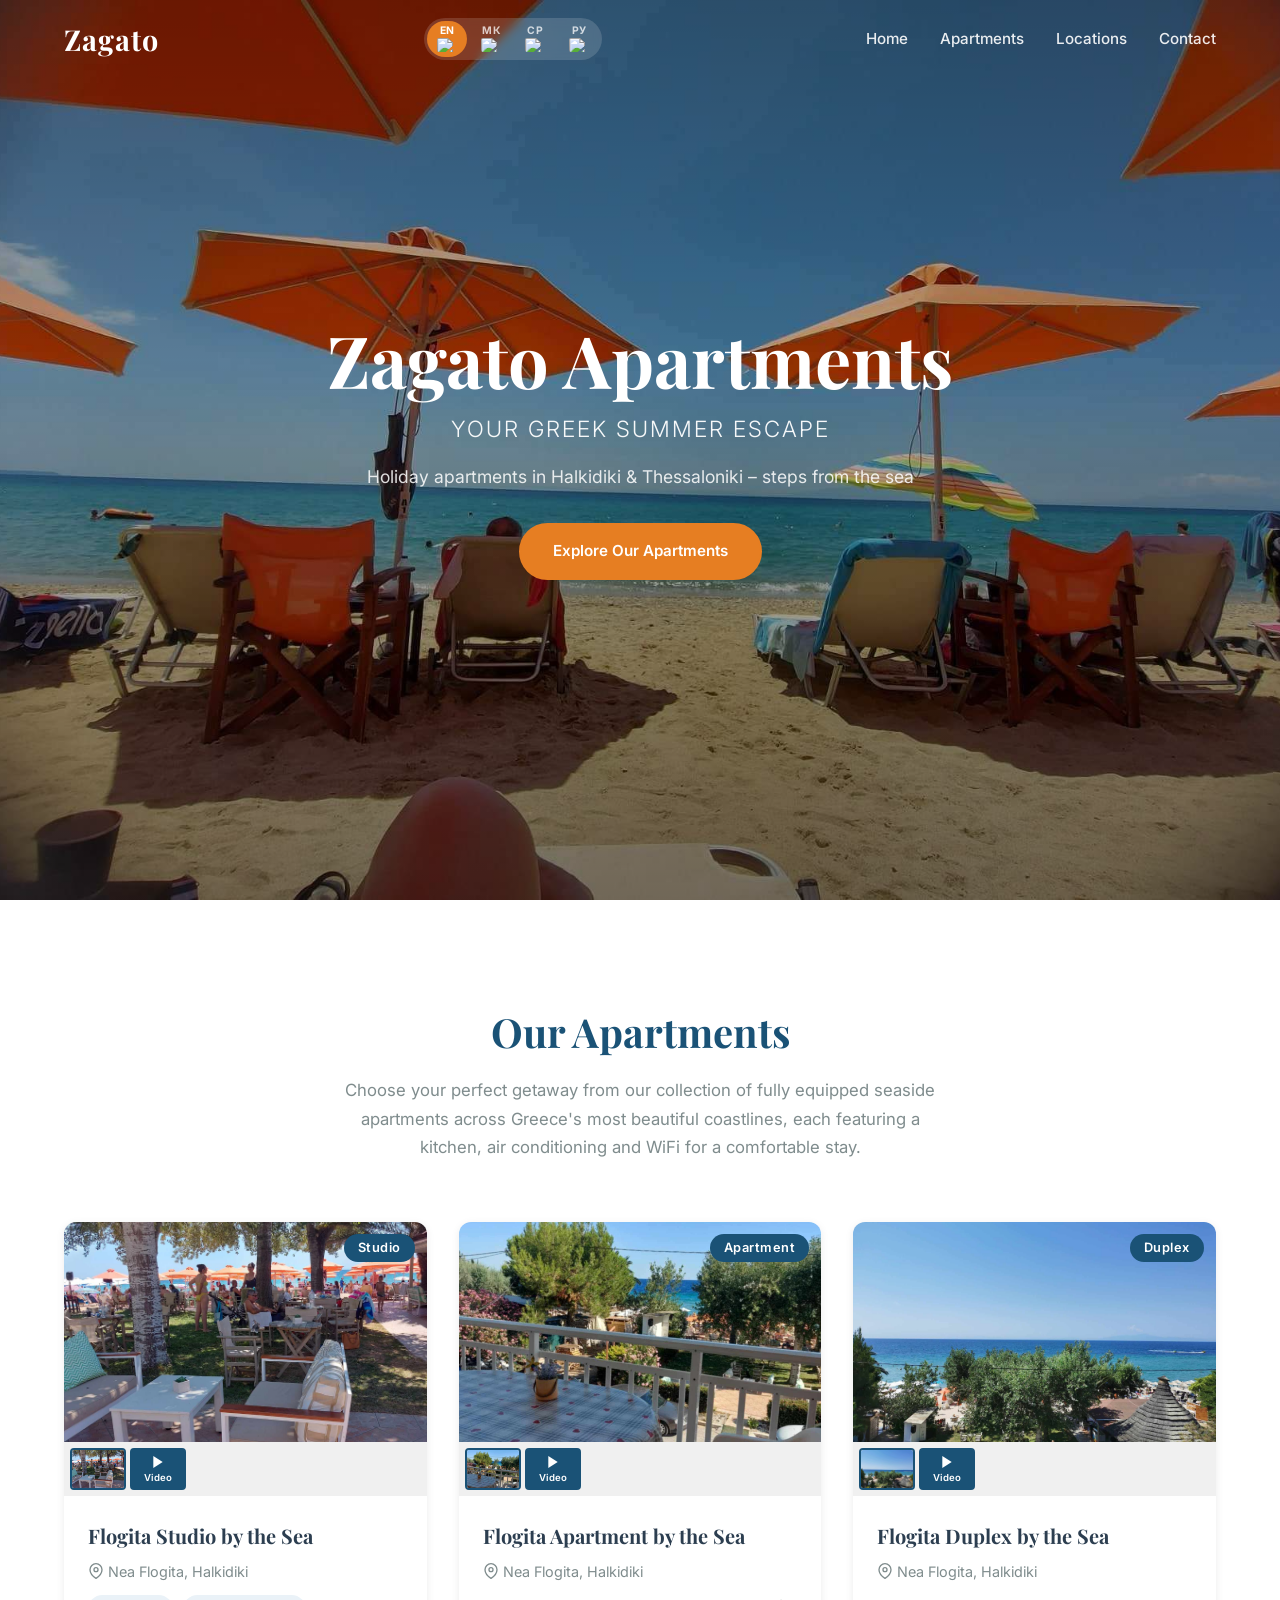
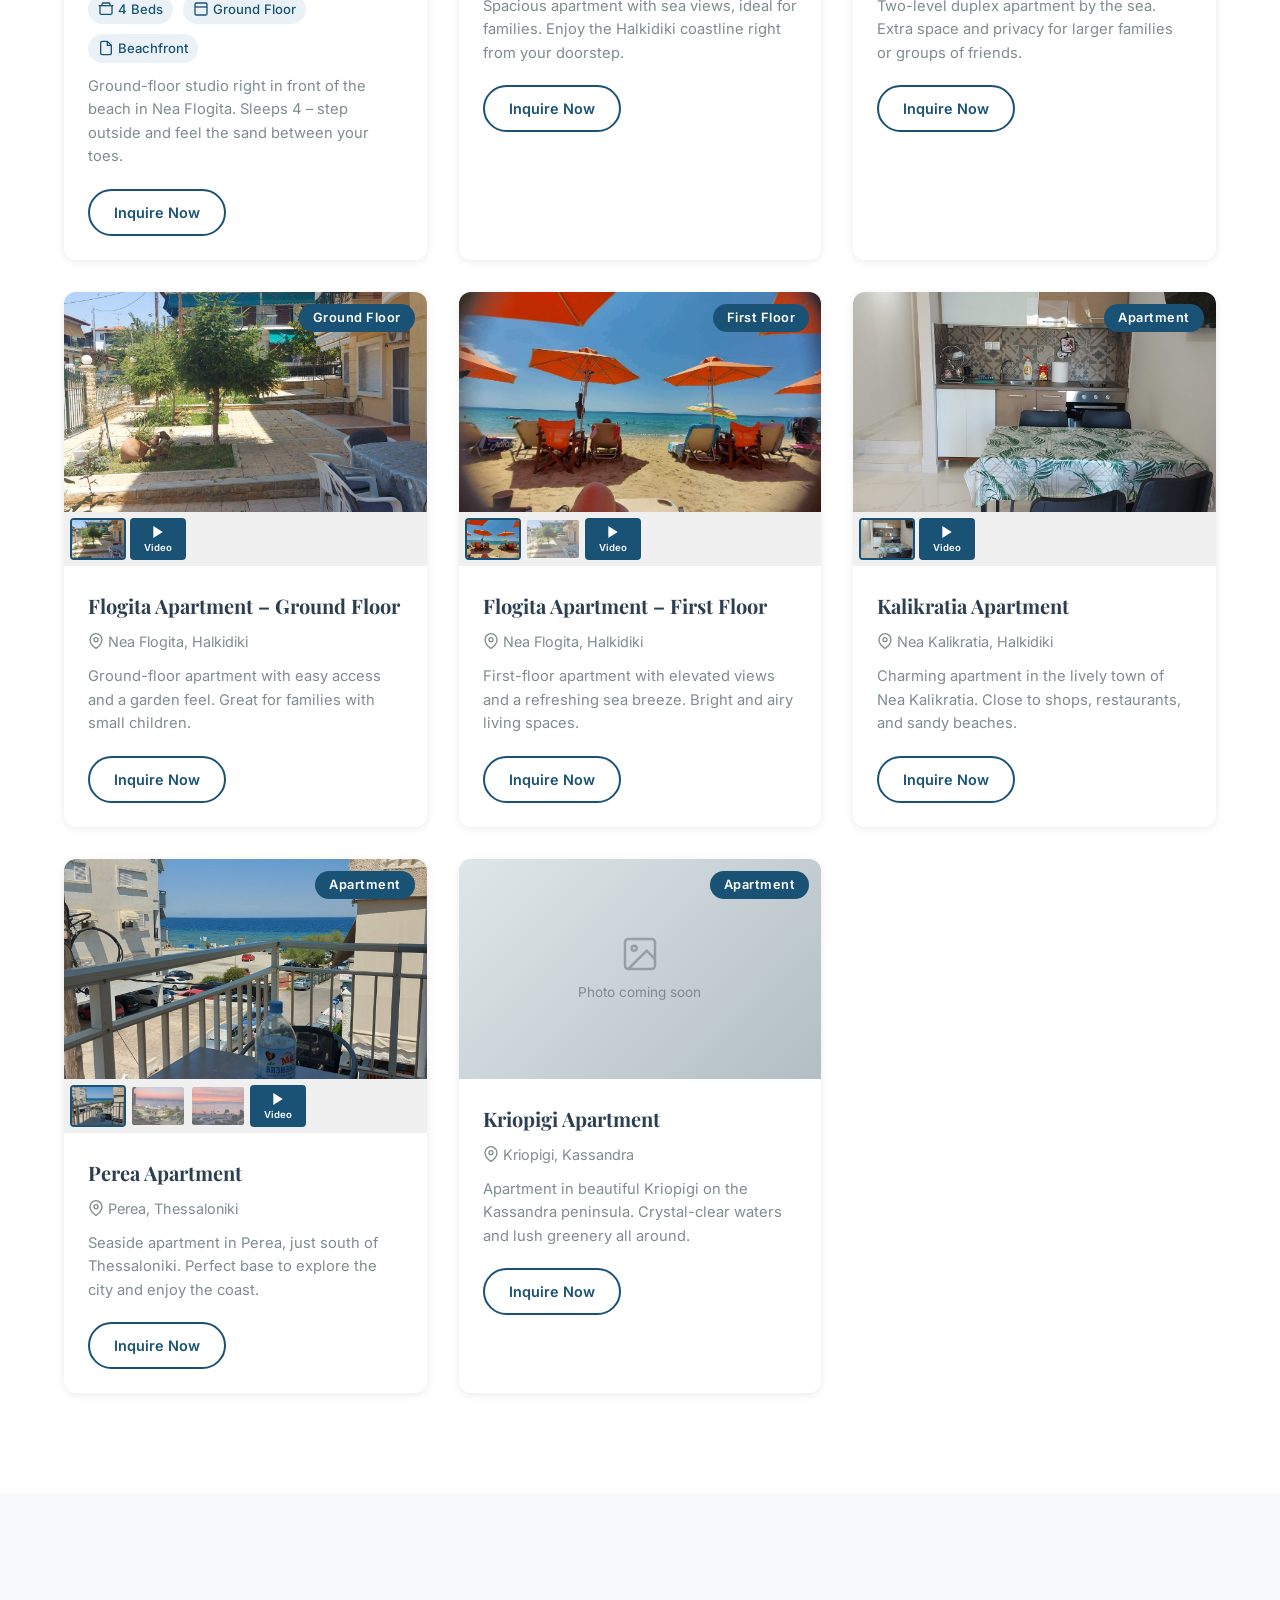
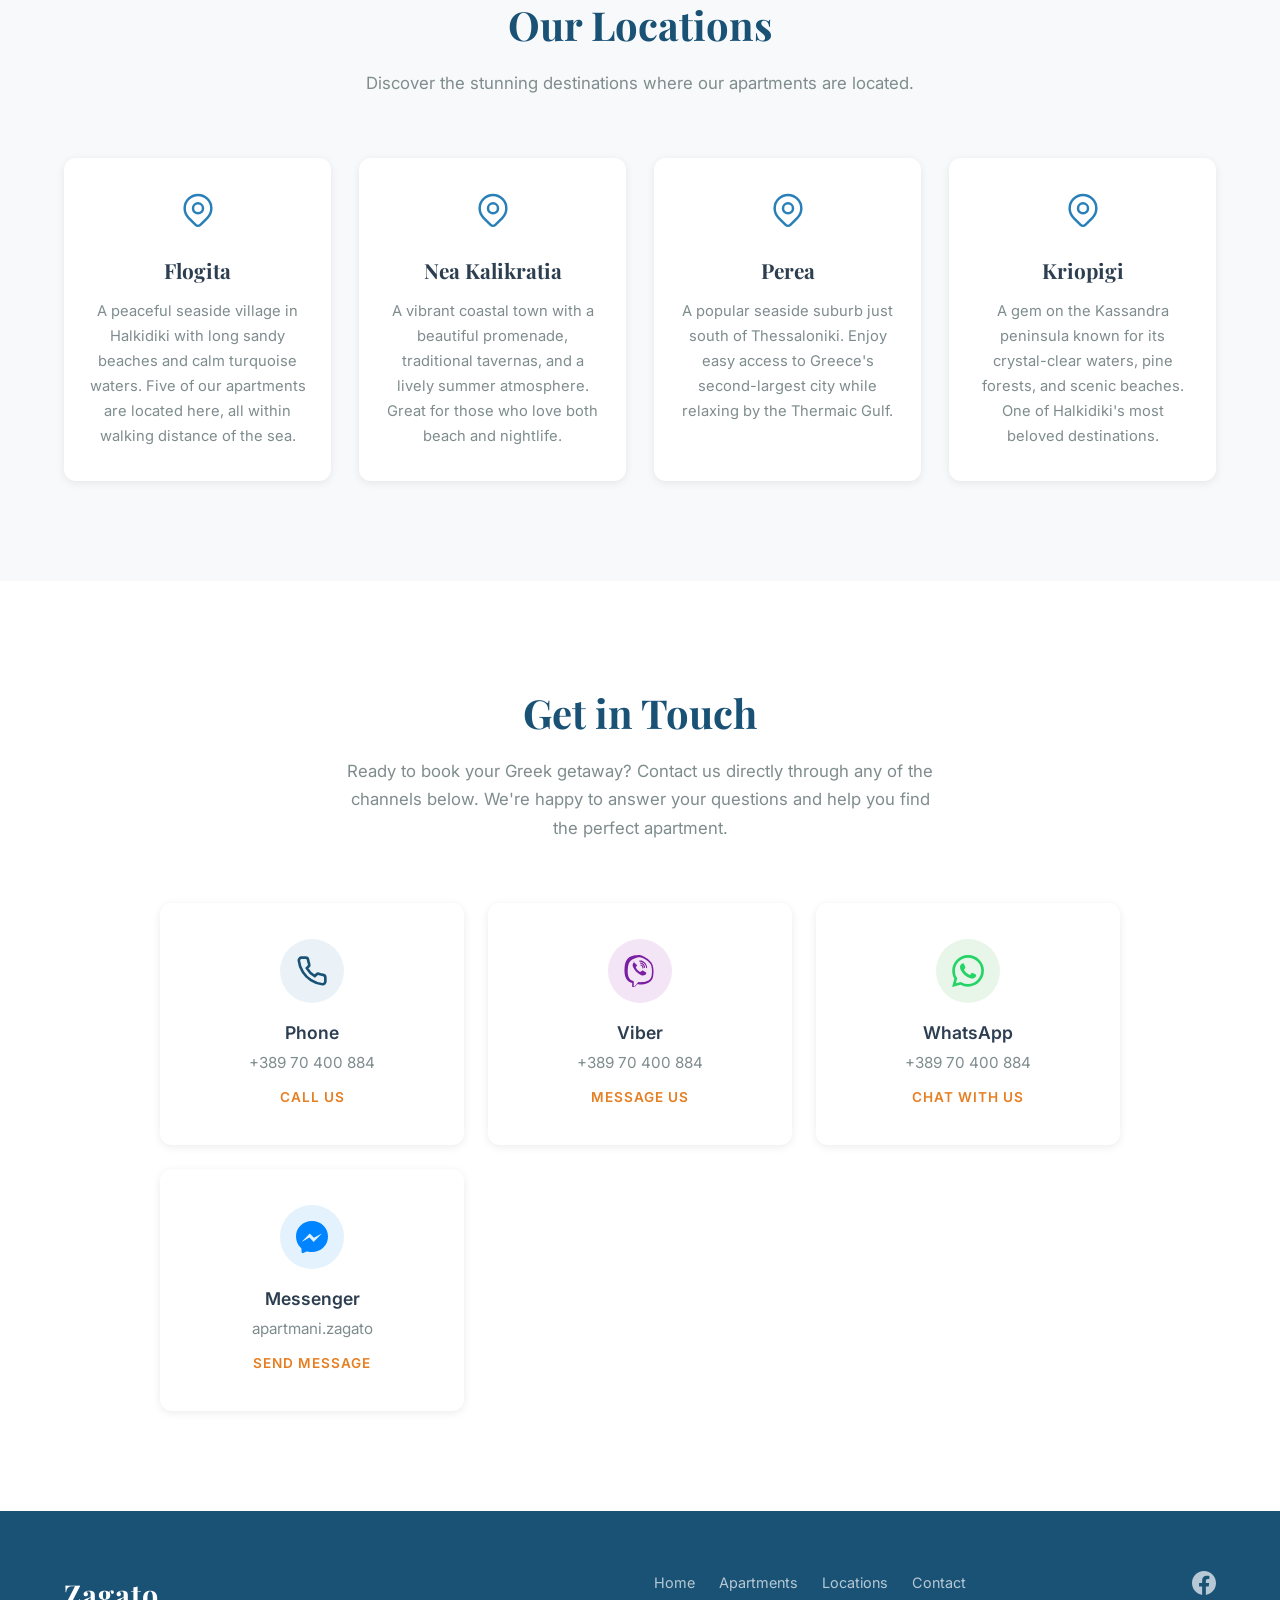
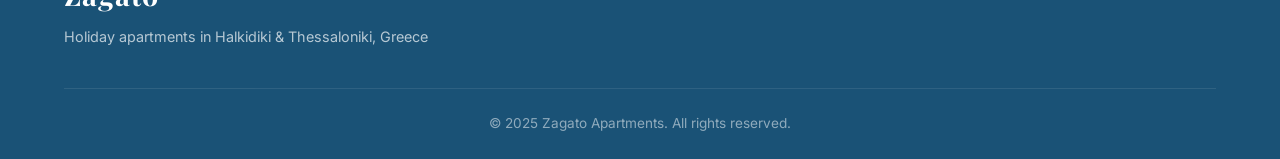
==== index.html @ 2a902fe3 "Expand SEO keywords: Macedonian, Serbian (Latin+Cyrillic), Russian" ====
<!DOCTYPE html>
<html lang="en">
<head>
    <meta charset="UTF-8">
    <meta name="viewport" content="width=device-width, initial-scale=1.0">
    <title>Zagato Apartments – Holiday Rentals in Greece</title>
    <meta name="description" content="Zagato Apartments – Beautiful holiday apartments for rent in Halkidiki and Thessaloniki, Greece. Beachside studios, apartments and duplexes in Nea Flogita, Kalikratia, Perea and Kriopigi.">
    <meta name="keywords" content="Zagato apartments, Greece apartments, Halkidiki rental, Nea Flogita apartments, Kalikratia apartment, Perea apartment, Peraia apartment, Kriopigi apartment, Thessaloniki holiday, beach apartment Greece, summer vacation Greece, Greece beach rental, holiday apartment Halkidiki, seaside apartment Greece, cheap apartments Greece, family apartment Halkidiki, Kassandra apartments, Flogita studio, Flogita duplex, apartment near beach Greece, vacation rental Thessaloniki, apartmani Grcija, apartmani Halkidiki, apartmani Флогита, летување Грција, апартмани на море Грција, смештај Халкидики, изнајмување апартмани Грција, апартмани Нова Флогита, апартмани Каликратија, апартмани Переа, апартмани Криопиги, евтини апартмани Грција, одмор Халкидики, апартмани Касандра, apartmani Grčka, apartmani Halkidiki, letovanje Halkidiki, smeštaj na moru Grčka, apartmani na moru Grčka, iznajmljivanje apartmana Grčka, apartmani Nova Flogita, apartmani Kalikratija, apartmani Perea, apartmani Kriopigi, jeftini apartmani Grčka, odmor Halkidiki, apartmani Kasandra, апартмани Грчка, летовање Халкидики, смештај на мору Грчка, апартмани Нова Флогита, квартиры Греция, Халкидики аренда, апартаменты у моря, аренда квартир Греция, апартаменты Халкидики, отдых Греция, апартаменты Салоники, снять квартиру Греция, Кассандра апартаменты, Флогита апартаменты, Каликратия апартаменты, Переа апартаменты, Криопиги апартаменты">
    <meta name="author" content="Zagato Apartments">
    <meta name="robots" content="index, follow">
    <link rel="canonical" href="https://zagato.vercel.app/">

    <!-- Hreflang for multilingual SEO -->
    <link rel="alternate" hreflang="en" href="https://zagato.vercel.app/">
    <link rel="alternate" hreflang="mk" href="https://zagato.vercel.app/?lang=mk">
    <link rel="alternate" hreflang="sr" href="https://zagato.vercel.app/?lang=sr">
    <link rel="alternate" hreflang="ru" href="https://zagato.vercel.app/?lang=ru">
    <link rel="alternate" hreflang="x-default" href="https://zagato.vercel.app/">

    <!-- Open Graph (Facebook / Messenger / Viber) -->
    <meta property="og:type" content="website">
    <meta property="og:site_name" content="Zagato Apartments">
    <meta property="og:title" content="Zagato Apartments – Holiday Rentals in Halkidiki & Thessaloniki, Greece">
    <meta property="og:description" content="Beautiful beachside apartments for rent in Nea Flogita, Kalikratia, Perea and Kriopigi. Fully equipped with kitchen, AC and WiFi.">
    <meta property="og:image" content="https://zagato.vercel.app/images/hero/hero-beach.jpg">
    <meta property="og:url" content="https://zagato.vercel.app/">
    <meta property="og:locale" content="en_US">
    <meta property="og:locale:alternate" content="mk_MK">
    <meta property="og:locale:alternate" content="sr_RS">
    <meta property="og:locale:alternate" content="ru_RU">

    <!-- Twitter Card -->
    <meta name="twitter:card" content="summary_large_image">
    <meta name="twitter:title" content="Zagato Apartments – Holiday Rentals in Greece">
    <meta name="twitter:description" content="Beachside apartments in Halkidiki & Thessaloniki. Studios, apartments and duplexes steps from the sea.">
    <meta name="twitter:image" content="https://zagato.vercel.app/images/hero/hero-beach.jpg">

    <!-- JSON-LD Structured Data for Google -->
    <script type="application/ld+json">
    {
        "@context": "https://schema.org",
        "@type": "LodgingBusiness",
        "name": "Zagato Apartments",
        "description": "Holiday apartments for rent in Halkidiki and Thessaloniki, Greece. Beachside studios, apartments and duplexes.",
        "url": "https://zagato.vercel.app",
        "telephone": "+38970400884",
        "image": "https://zagato.vercel.app/images/hero/hero-beach.jpg",
        "address": {
            "@type": "PostalAddress",
            "addressCountry": "GR",
            "addressRegion": "Halkidiki"
        },
        "geo": {
            "@type": "GeoCoordinates",
            "latitude": 40.3833,
            "longitude": 23.2333
        },
        "sameAs": [
            "https://www.facebook.com/apartmani.zagato"
        ],
        "amenityFeature": [
            {"@type": "LocationFeatureSpecification", "name": "WiFi", "value": true},
            {"@type": "LocationFeatureSpecification", "name": "Air Conditioning", "value": true},
            {"@type": "LocationFeatureSpecification", "name": "Kitchen", "value": true}
        ],
        "contactPoint": {
            "@type": "ContactPoint",
            "telephone": "+38970400884",
            "contactType": "reservations",
            "availableLanguage": ["English", "Macedonian", "Serbian", "Russian"]
        }
    }
    </script>

    <link rel="preconnect" href="https://fonts.googleapis.com">
    <link rel="preconnect" href="https://fonts.gstatic.com" crossorigin>
    <link href="https://fonts.googleapis.com/css2?family=Playfair+Display:wght@400;700&family=Inter:wght@300;400;500;600&display=swap" rel="stylesheet">
    <link rel="stylesheet" href="style.css">
</head>
<body>

<!-- Navigation -->
<nav class="navbar" id="navbar">
    <div class="container nav-container">
        <a href="#" class="logo">Zagato</a>
        <div class="nav-right">
            <div class="lang-switcher">
                <button class="lang-btn active" onclick="setLang('en')"><span class="lang-code">EN</span><img class="lang-flag" src="https://flagcdn.com/w40/gb.png" alt="English"></button>
                <button class="lang-btn" onclick="setLang('mk')"><span class="lang-code">МК</span><img class="lang-flag" src="https://flagcdn.com/w40/mk.png" alt="Македонски"></button>
                <button class="lang-btn" onclick="setLang('sr')"><span class="lang-code">СР</span><img class="lang-flag" src="https://flagcdn.com/w40/rs.png" alt="Српски"></button>
                <button class="lang-btn" onclick="setLang('ru')"><span class="lang-code">РУ</span><img class="lang-flag" src="https://flagcdn.com/w40/ru.png" alt="Русский"></button>
            </div>
            <button class="nav-toggle" id="navToggle" aria-label="Toggle menu">
                <span></span><span></span><span></span>
            </button>
        </div>
        <ul class="nav-links" id="navLinks">
            <li><a href="#home" data-i18n="nav_home">Home</a></li>
            <li><a href="#apartments" data-i18n="nav_apartments">Apartments</a></li>
            <li><a href="#locations" data-i18n="nav_locations">Locations</a></li>
            <li><a href="#contact" data-i18n="nav_contact">Contact</a></li>
        </ul>
    </div>
</nav>

<!-- Hero Section -->
<header class="hero" id="home" style="background-image: url('images/hero/hero-beach.jpg');">
    <div class="hero-overlay"></div>
    <div class="hero-content">
        <h1 data-i18n="hero_title">Zagato Apartments</h1>
        <p class="hero-subtitle" data-i18n="hero_subtitle">Your Greek Summer Escape</p>
        <p class="hero-description" data-i18n="hero_description">Holiday apartments in Halkidiki &amp; Thessaloniki – steps from the sea</p>
        <a href="#apartments" class="btn btn-primary" data-i18n="hero_btn">Explore Our Apartments</a>
    </div>
</header>

<!-- Apartments Section -->
<section class="section" id="apartments">
    <div class="container">
        <h2 class="section-title" data-i18n="apartments_title">Our Apartments</h2>
        <p class="section-subtitle" data-i18n="apartments_subtitle">Choose your perfect getaway from our collection of fully equipped seaside apartments across Greece's most beautiful coastlines, each featuring a kitchen, air conditioning and WiFi for a comfortable stay.</p>

        <div class="apartments-grid">

            <div class="apartment-card apartment-card-featured" id="flogita-studio">
                <div class="card-gallery">
                    <div class="gallery-main">
                        <img src="images/Flogita studio by the sea/flogita-studio-lounge.jpg" alt="Flogita Studio beachside lounge" loading="lazy">
                    </div>
                    <div class="gallery-thumbs">
                        <img src="images/Flogita studio by the sea/flogita-studio-lounge.jpg" alt="Beachside lounge" class="thumb active" onclick="switchImage(this, 'flogita-studio')">
                        <button class="thumb thumb-video" onclick="openVideo('flogita-studio')">
                            <svg viewBox="0 0 24 24" fill="currentColor" width="24" height="24"><polygon points="5 3 19 12 5 21 5 3"/></svg>
                            <span data-i18n="video">Video</span>
                        </button>
                    </div>
                    <div class="video-overlay" id="flogita-studio-video" style="display:none;">
                        <button class="video-close" onclick="closeVideo('flogita-studio')">&times;</button>
                        <video controls>
                            <source src="images/Flogita studio by the sea/flogita-studio-video.mp4" type="video/mp4">
                        </video>
                    </div>
                    <span class="card-badge" data-i18n="badge_studio">Studio</span>
                </div>
                <div class="card-body">
                    <h3 data-i18n="studio_name">Flogita Studio by the Sea</h3>
                    <p class="card-location"><svg viewBox="0 0 24 24" fill="none" stroke="currentColor" stroke-width="2" width="16" height="16"><path d="M21 10c0 7-9 13-9 13s-9-6-9-13a9 9 0 0 1 18 0z"/><circle cx="12" cy="10" r="3"/></svg> <span data-i18n="studio_location">Nea Flogita, Halkidiki</span></p>
                    <div class="card-features">
                        <span class="feature"><svg viewBox="0 0 24 24" fill="none" stroke="currentColor" stroke-width="2" width="16" height="16"><path d="M3 7v11a2 2 0 0 0 2 2h14a2 2 0 0 0 2-2V7"/><path d="M1 7h22"/><path d="M6 7V5a2 2 0 0 1 2-2h8a2 2 0 0 1 2 2v2"/></svg> <span data-i18n="studio_beds">4 Beds</span></span>
                        <span class="feature"><svg viewBox="0 0 24 24" fill="none" stroke="currentColor" stroke-width="2" width="16" height="16"><rect x="3" y="3" width="18" height="18" rx="2"/><path d="M3 9h18"/></svg> <span data-i18n="studio_floor">Ground Floor</span></span>
                        <span class="feature"><svg viewBox="0 0 24 24" fill="none" stroke="currentColor" stroke-width="2" width="16" height="16"><path d="M14 2H6a2 2 0 0 0-2 2v16a2 2 0 0 0 2 2h12a2 2 0 0 0 2-2V8z"/><polyline points="14 2 14 8 20 8"/></svg> <span data-i18n="studio_beach">Beachfront</span></span>
                    </div>
                    <p class="card-description" data-i18n="studio_desc">Ground-floor studio right in front of the beach in Nea Flogita. Sleeps 4 – step outside and feel the sand between your toes.</p>
                    <a href="#contact" class="btn btn-outline" data-i18n="btn_inquire">Inquire Now</a>
                </div>
            </div>

            <div class="apartment-card" id="flogita-apt-sea">
                <div class="card-gallery">
                    <div class="gallery-main">
                        <img src="images/Flogita Apartment by the sea/Tarasa_sredina_pogled.jpg" alt="Terrace view from Flogita Apartment" loading="lazy">
                    </div>
                    <div class="gallery-thumbs">
                        <img src="images/Flogita Apartment by the sea/Tarasa_sredina_pogled.jpg" alt="Terrace view" class="thumb active" onclick="switchImage(this, 'flogita-apt-sea')">
                        <button class="thumb thumb-video" onclick="openVideo('flogita-apt-sea')">
                            <svg viewBox="0 0 24 24" fill="currentColor" width="24" height="24"><polygon points="5 3 19 12 5 21 5 3"/></svg>
                            <span data-i18n="video">Video</span>
                        </button>
                    </div>
                    <div class="video-overlay" id="flogita-apt-sea-video" style="display:none;">
                        <button class="video-close" onclick="closeVideo('flogita-apt-sea')">&times;</button>
                        <video controls>
                            <source src="images/Flogita Apartment by the sea/sredina.mp4" type="video/mp4">
                        </video>
                    </div>
                    <span class="card-badge" data-i18n="badge_apartment">Apartment</span>
                </div>
                <div class="card-body">
                    <h3 data-i18n="apt_sea_name">Flogita Apartment by the Sea</h3>
                    <p class="card-location"><svg viewBox="0 0 24 24" fill="none" stroke="currentColor" stroke-width="2" width="16" height="16"><path d="M21 10c0 7-9 13-9 13s-9-6-9-13a9 9 0 0 1 18 0z"/><circle cx="12" cy="10" r="3"/></svg> <span data-i18n="apt_sea_location">Nea Flogita, Halkidiki</span></p>
                    <p class="card-description" data-i18n="apt_sea_desc">Spacious apartment with sea views, ideal for families. Enjoy the Halkidiki coastline right from your doorstep.</p>
                    <a href="#contact" class="btn btn-outline" data-i18n="btn_inquire">Inquire Now</a>
                </div>
            </div>

            <div class="apartment-card" id="flogita-duplex">
                <div class="card-gallery">
                    <div class="gallery-main">
                        <img src="images/Flogita Duplex by the sea/Pogled_tarasa_gore.jpeg" alt="Terrace view from Flogita Duplex" loading="lazy">
                    </div>
                    <div class="gallery-thumbs">
                        <img src="images/Flogita Duplex by the sea/Pogled_tarasa_gore.jpeg" alt="Duplex terrace" class="thumb active" onclick="switchImage(this, 'flogita-duplex')">
                        <button class="thumb thumb-video" onclick="openVideo('flogita-duplex')">
                            <svg viewBox="0 0 24 24" fill="currentColor" width="24" height="24"><polygon points="5 3 19 12 5 21 5 3"/></svg>
                            <span data-i18n="video">Video</span>
                        </button>
                    </div>
                    <div class="video-overlay" id="flogita-duplex-video" style="display:none;">
                        <button class="video-close" onclick="closeVideo('flogita-duplex')">&times;</button>
                        <video controls>
                            <source src="images/Flogita Duplex by the sea/gore.mp4" type="video/mp4">
                        </video>
                    </div>
                    <span class="card-badge" data-i18n="badge_duplex">Duplex</span>
                </div>
                <div class="card-body">
                    <h3 data-i18n="duplex_name">Flogita Duplex by the Sea</h3>
                    <p class="card-location"><svg viewBox="0 0 24 24" fill="none" stroke="currentColor" stroke-width="2" width="16" height="16"><path d="M21 10c0 7-9 13-9 13s-9-6-9-13a9 9 0 0 1 18 0z"/><circle cx="12" cy="10" r="3"/></svg> <span data-i18n="duplex_location">Nea Flogita, Halkidiki</span></p>
                    <p class="card-description" data-i18n="duplex_desc">Two-level duplex apartment by the sea. Extra space and privacy for larger families or groups of friends.</p>
                    <a href="#contact" class="btn btn-outline" data-i18n="btn_inquire">Inquire Now</a>
                </div>
            </div>

            <div class="apartment-card" id="flogita-ground">
                <div class="card-gallery">
                    <div class="gallery-main">
                        <img src="images/Flogita apartment ground floor/IMG-7d414871a2aef0c920bd0f2f512328ec-V.jpg" alt="Flogita Ground Floor Apartment" loading="lazy">
                    </div>
                    <div class="gallery-thumbs">
                        <img src="images/Flogita apartment ground floor/IMG-7d414871a2aef0c920bd0f2f512328ec-V.jpg" alt="Flogita ground floor" class="thumb active" onclick="switchImage(this, 'flogita-ground')">
                        <button class="thumb thumb-video" onclick="openVideo('flogita-ground')">
                            <svg viewBox="0 0 24 24" fill="currentColor" width="24" height="24"><polygon points="5 3 19 12 5 21 5 3"/></svg>
                            <span data-i18n="video">Video</span>
                        </button>
                    </div>
                    <div class="video-overlay" id="flogita-ground-video" style="display:none;">
                        <button class="video-close" onclick="closeVideo('flogita-ground')">&times;</button>
                        <video controls>
                            <source src="images/Flogita apartment ground floor/Hristo2 dole.mp4" type="video/mp4">
                        </video>
                    </div>
                    <span class="card-badge" data-i18n="badge_ground">Ground Floor</span>
                </div>
                <div class="card-body">
                    <h3 data-i18n="ground_name">Flogita Apartment – Ground Floor</h3>
                    <p class="card-location"><svg viewBox="0 0 24 24" fill="none" stroke="currentColor" stroke-width="2" width="16" height="16"><path d="M21 10c0 7-9 13-9 13s-9-6-9-13a9 9 0 0 1 18 0z"/><circle cx="12" cy="10" r="3"/></svg> <span data-i18n="ground_location">Nea Flogita, Halkidiki</span></p>
                    <p class="card-description" data-i18n="ground_desc">Ground-floor apartment with easy access and a garden feel. Great for families with small children.</p>
                    <a href="#contact" class="btn btn-outline" data-i18n="btn_inquire">Inquire Now</a>
                </div>
            </div>

            <div class="apartment-card" id="flogita-first">
                <div class="card-gallery">
                    <div class="gallery-main">
                        <img src="images/hero/hero-beach.jpg" alt="Flogita First Floor Apartment" loading="lazy">
                    </div>
                    <div class="gallery-thumbs">
                        <img src="images/hero/hero-beach.jpg" alt="Beach view" class="thumb active" onclick="switchImage(this, 'flogita-first')">
                        <img src="images/Flogita first floor apartment/IMG-7d414871a2aef0c920bd0f2f512328ec-V.jpg" alt="Flogita first floor garden" class="thumb" onclick="switchImage(this, 'flogita-first')">
                        <button class="thumb thumb-video" onclick="openVideo('flogita-first')">
                            <svg viewBox="0 0 24 24" fill="currentColor" width="24" height="24"><polygon points="5 3 19 12 5 21 5 3"/></svg>
                            <span data-i18n="video">Video</span>
                        </button>
                    </div>
                    <div class="video-overlay" id="flogita-first-video" style="display:none;">
                        <button class="video-close" onclick="closeVideo('flogita-first')">&times;</button>
                        <video controls>
                            <source src="images/Flogita first floor apartment/Hristo2_gore.mp4" type="video/mp4">
                        </video>
                    </div>
                    <span class="card-badge" data-i18n="badge_first">First Floor</span>
                </div>
                <div class="card-body">
                    <h3 data-i18n="first_name">Flogita Apartment – First Floor</h3>
                    <p class="card-location"><svg viewBox="0 0 24 24" fill="none" stroke="currentColor" stroke-width="2" width="16" height="16"><path d="M21 10c0 7-9 13-9 13s-9-6-9-13a9 9 0 0 1 18 0z"/><circle cx="12" cy="10" r="3"/></svg> <span data-i18n="first_location">Nea Flogita, Halkidiki</span></p>
                    <p class="card-description" data-i18n="first_desc">First-floor apartment with elevated views and a refreshing sea breeze. Bright and airy living spaces.</p>
                    <a href="#contact" class="btn btn-outline" data-i18n="btn_inquire">Inquire Now</a>
                </div>
            </div>

            <div class="apartment-card" id="kalikratia">
                <div class="card-gallery">
                    <div class="gallery-main">
                        <img src="images/Kalikratia apartment/viber_image_2024-07-08_08-10-12-104.jpg" alt="Kalikratia Apartment" loading="lazy">
                    </div>
                    <div class="gallery-thumbs">
                        <img src="images/Kalikratia apartment/viber_image_2024-07-08_08-10-12-104.jpg" alt="Kalikratia" class="thumb active" onclick="switchImage(this, 'kalikratia')">
                        <button class="thumb thumb-video" onclick="openVideo('kalikratia')">
                            <svg viewBox="0 0 24 24" fill="currentColor" width="24" height="24"><polygon points="5 3 19 12 5 21 5 3"/></svg>
                            <span data-i18n="video">Video</span>
                        </button>
                    </div>
                    <div class="video-overlay" id="kalikratia-video" style="display:none;">
                        <button class="video-close" onclick="closeVideo('kalikratia')">&times;</button>
                        <video controls>
                            <source src="images/Kalikratia apartment/Video_Kalikratia.mp4" type="video/mp4">
                        </video>
                    </div>
                    <span class="card-badge" data-i18n="badge_apartment">Apartment</span>
                </div>
                <div class="card-body">
                    <h3 data-i18n="kalikratia_name">Kalikratia Apartment</h3>
                    <p class="card-location"><svg viewBox="0 0 24 24" fill="none" stroke="currentColor" stroke-width="2" width="16" height="16"><path d="M21 10c0 7-9 13-9 13s-9-6-9-13a9 9 0 0 1 18 0z"/><circle cx="12" cy="10" r="3"/></svg> <span data-i18n="kalikratia_location">Nea Kalikratia, Halkidiki</span></p>
                    <p class="card-description" data-i18n="kalikratia_desc">Charming apartment in the lively town of Nea Kalikratia. Close to shops, restaurants, and sandy beaches.</p>
                    <a href="#contact" class="btn btn-outline" data-i18n="btn_inquire">Inquire Now</a>
                </div>
            </div>

            <div class="apartment-card" id="perea">
                <div class="card-gallery">
                    <div class="gallery-main">
                        <img src="images/Peraia apartment/terasa2.jpg" alt="Perea Apartment terrace with sea view" loading="lazy">
                    </div>
                    <div class="gallery-thumbs">
                        <img src="images/Peraia apartment/terasa2.jpg" alt="Terrace sea view" class="thumb active" onclick="switchImage(this, 'perea')">
                        <img src="images/Peraia apartment/IMG-0213b4839815756c5f39ea7c05d04d95-V.jpg" alt="Sunset waterfront view" class="thumb" onclick="switchImage(this, 'perea')">
                        <img src="images/Peraia apartment/IMG-85ba8068ea4f2ea8372780833ce72b6c-V.jpg" alt="Sunset over the sea" class="thumb" onclick="switchImage(this, 'perea')">
                        <button class="thumb thumb-video" onclick="openVideo('perea')">
                            <svg viewBox="0 0 24 24" fill="currentColor" width="24" height="24"><polygon points="5 3 19 12 5 21 5 3"/></svg>
                            <span data-i18n="video">Video</span>
                        </button>
                    </div>
                    <div class="video-overlay" id="perea-video" style="display:none;">
                        <button class="video-close" onclick="closeVideo('perea')">&times;</button>
                        <video controls>
                            <source src="images/Peraia apartment/Video_Perea.mp4" type="video/mp4">
                        </video>
                    </div>
                    <span class="card-badge" data-i18n="badge_apartment">Apartment</span>
                </div>
                <div class="card-body">
                    <h3 data-i18n="perea_name">Perea Apartment</h3>
                    <p class="card-location"><svg viewBox="0 0 24 24" fill="none" stroke="currentColor" stroke-width="2" width="16" height="16"><path d="M21 10c0 7-9 13-9 13s-9-6-9-13a9 9 0 0 1 18 0z"/><circle cx="12" cy="10" r="3"/></svg> <span data-i18n="perea_location">Perea, Thessaloniki</span></p>
                    <p class="card-description" data-i18n="perea_desc">Seaside apartment in Perea, just south of Thessaloniki. Perfect base to explore the city and enjoy the coast.</p>
                    <a href="#contact" class="btn btn-outline" data-i18n="btn_inquire">Inquire Now</a>
                </div>
            </div>

            <div class="apartment-card">
                <div class="card-image" data-placeholder="Kriopigi">
                    <div class="image-placeholder">
                        <svg viewBox="0 0 24 24" fill="none" stroke="currentColor" stroke-width="1.5"><rect x="3" y="3" width="18" height="18" rx="2"/><circle cx="8.5" cy="8.5" r="1.5"/><path d="m21 15-5-5L5 21"/></svg>
                        <span data-i18n="photo_soon">Photo coming soon</span>
                    </div>
                    <span class="card-badge" data-i18n="badge_apartment">Apartment</span>
                </div>
                <div class="card-body">
                    <h3 data-i18n="kriopigi_name">Kriopigi Apartment</h3>
                    <p class="card-location"><svg viewBox="0 0 24 24" fill="none" stroke="currentColor" stroke-width="2" width="16" height="16"><path d="M21 10c0 7-9 13-9 13s-9-6-9-13a9 9 0 0 1 18 0z"/><circle cx="12" cy="10" r="3"/></svg> <span data-i18n="kriopigi_location">Kriopigi, Kassandra</span></p>
                    <p class="card-description" data-i18n="kriopigi_desc">Apartment in beautiful Kriopigi on the Kassandra peninsula. Crystal-clear waters and lush greenery all around.</p>
                    <a href="#contact" class="btn btn-outline" data-i18n="btn_inquire">Inquire Now</a>
                </div>
            </div>

        </div>
    </div>
</section>

<!-- Locations Section -->
<section class="section section-alt" id="locations">
    <div class="container">
        <h2 class="section-title" data-i18n="locations_title">Our Locations</h2>
        <p class="section-subtitle" data-i18n="locations_subtitle">Discover the stunning destinations where our apartments are located.</p>
        <div class="locations-grid">
            <div class="location-card">
                <div class="location-icon">
                    <svg viewBox="0 0 24 24" fill="none" stroke="currentColor" stroke-width="1.5" width="40" height="40"><path d="M17.657 16.657 13.414 20.9a2 2 0 0 1-2.827 0l-4.244-4.243a8 8 0 1 1 11.314 0z"/><circle cx="12" cy="11" r="3"/></svg>
                </div>
                <h3 data-i18n="loc_flogita">Flogita</h3>
                <p data-i18n="loc_flogita_desc">A peaceful seaside village in Halkidiki with long sandy beaches and calm turquoise waters. Five of our apartments are located here, all within walking distance of the sea.</p>
            </div>
            <div class="location-card">
                <div class="location-icon">
                    <svg viewBox="0 0 24 24" fill="none" stroke="currentColor" stroke-width="1.5" width="40" height="40"><path d="M17.657 16.657 13.414 20.9a2 2 0 0 1-2.827 0l-4.244-4.243a8 8 0 1 1 11.314 0z"/><circle cx="12" cy="11" r="3"/></svg>
                </div>
                <h3 data-i18n="loc_kalikratia">Nea Kalikratia</h3>
                <p data-i18n="loc_kalikratia_desc">A vibrant coastal town with a beautiful promenade, traditional tavernas, and a lively summer atmosphere. Great for those who love both beach and nightlife.</p>
            </div>
            <div class="location-card">
                <div class="location-icon">
                    <svg viewBox="0 0 24 24" fill="none" stroke="currentColor" stroke-width="1.5" width="40" height="40"><path d="M17.657 16.657 13.414 20.9a2 2 0 0 1-2.827 0l-4.244-4.243a8 8 0 1 1 11.314 0z"/><circle cx="12" cy="11" r="3"/></svg>
                </div>
                <h3 data-i18n="loc_perea">Perea</h3>
                <p data-i18n="loc_perea_desc">A popular seaside suburb just south of Thessaloniki. Enjoy easy access to Greece's second-largest city while relaxing by the Thermaic Gulf.</p>
            </div>
            <div class="location-card">
                <div class="location-icon">
                    <svg viewBox="0 0 24 24" fill="none" stroke="currentColor" stroke-width="1.5" width="40" height="40"><path d="M17.657 16.657 13.414 20.9a2 2 0 0 1-2.827 0l-4.244-4.243a8 8 0 1 1 11.314 0z"/><circle cx="12" cy="11" r="3"/></svg>
                </div>
                <h3 data-i18n="loc_kriopigi">Kriopigi</h3>
                <p data-i18n="loc_kriopigi_desc">A gem on the Kassandra peninsula known for its crystal-clear waters, pine forests, and scenic beaches. One of Halkidiki's most beloved destinations.</p>
            </div>
        </div>
    </div>
</section>

<!-- Contact Section -->
<section class="section" id="contact">
    <div class="container">
        <h2 class="section-title" data-i18n="contact_title">Get in Touch</h2>
        <p class="section-subtitle" data-i18n="contact_subtitle">Ready to book your Greek getaway? Contact us directly through any of the channels below. We're happy to answer your questions and help you find the perfect apartment.</p>

        <div class="contact-grid">
            <a href="tel:+38970400884" class="contact-card">
                <div class="contact-icon phone-icon">
                    <svg viewBox="0 0 24 24" fill="none" stroke="currentColor" stroke-width="2" width="32" height="32"><path d="M22 16.92v3a2 2 0 0 1-2.18 2 19.79 19.79 0 0 1-8.63-3.07 19.5 19.5 0 0 1-6-6 19.79 19.79 0 0 1-3.07-8.67A2 2 0 0 1 4.11 2h3a2 2 0 0 1 2 1.72 12.84 12.84 0 0 0 .7 2.81 2 2 0 0 1-.45 2.11L8.09 9.91a16 16 0 0 0 6 6l1.27-1.27a2 2 0 0 1 2.11-.45 12.84 12.84 0 0 0 2.81.7A2 2 0 0 1 22 16.92z"/></svg>
                </div>
                <h3 data-i18n="contact_phone">Phone</h3>
                <p>+389 70 400 884</p>
                <span class="contact-cta" data-i18n="contact_phone_cta">Call us</span>
            </a>

            <a href="viber://chat?number=%2B38970400884" class="contact-card">
                <div class="contact-icon viber-icon">
                    <svg viewBox="0 0 24 24" fill="currentColor" width="32" height="32"><path d="M11.4 0C9.473.028 5.333.344 3.02 2.467 1.302 4.187.541 6.783.388 10.035c-.154 3.252-.2 9.353 5.737 10.957h.004l-.006 2.513s-.038.997.637 1.2c.745.227 1.135-.442 1.822-1.209.377-.42.897-1.04 1.289-1.513 3.553.302 6.287-.378 6.6-.49.72-.258 4.794-.744 5.46-6.075.687-5.494-.325-8.975-2.12-10.557C18.197 3.2 15.075.457 11.4 0zm.267 1.71c3.245.35 6.084 2.603 7.4 4.087 1.51 1.334 2.299 4.4 1.715 9.186-.534 4.27-3.756 4.618-4.368 4.838-.26.093-2.653.676-5.668.504 0 0-2.244 2.66-2.946 3.372-.11.112-.25.157-.34.136-.126-.03-.161-.178-.159-.394l.02-3.66c-4.894-1.327-4.608-6.34-4.48-9.056.126-2.716.745-4.943 2.16-6.345C6.833 2.57 10.427 1.665 11.667 1.71zM11.77 4.2a.39.39 0 0 0-.004.78h.01c1.17.024 2.257.449 3.154 1.2.971.87 1.544 2.042 1.662 3.394a.39.39 0 0 0 .424.352.39.39 0 0 0 .352-.424c-.14-1.6-.828-2.984-1.99-4.023-1.063-.938-2.37-1.457-3.59-1.278h-.017zm-3.467.89s-.399-.04-.818.347c-.363.335-.696.895-.696.895a2.3 2.3 0 0 0-.324 1.279c.027.486.188.982.438 1.553l.013.029c.548 1.217 1.282 2.345 2.242 3.4l.019.022.018.021c1.07.972 2.21 1.721 3.437 2.283l.029.013c.572.25 1.067.412 1.553.438.486.027.939-.082 1.279-.324 0 0 .56-.333.895-.696.387-.419.347-.818.347-.818s-.047-.385-.517-.674l-1.772-1.091c-.476-.293-.859-.101-.998.038l-.594.655s-.233.273-.626.154c-.393-.12-1.544-.72-2.282-1.6-.548-.642-.873-1.227-1.003-1.484-.169-.332.048-.55.048-.55l.586-.657c.13-.15.278-.545-.046-1.005L7.82 5.764c-.288-.47-.673-.515-.673-.515l-.844-.16zm3.967.51a.39.39 0 0 0-.06.775c.818.1 1.534.498 2.073 1.133a3.07 3.07 0 0 1 .694 1.907.39.39 0 0 0 .78-.035 3.85 3.85 0 0 0-.87-2.394 3.87 3.87 0 0 0-2.6-1.383.39.39 0 0 0-.017-.003zm.33 1.477a.39.39 0 0 0-.12.762c.455.098.824.367 1.066.717.2.339.292.747.268 1.082a.39.39 0 1 0 .778.058 2.57 2.57 0 0 0-.403-1.593 2.58 2.58 0 0 0-1.561-1.02.39.39 0 0 0-.028-.006z"/></svg>
                </div>
                <h3 data-i18n="contact_viber">Viber</h3>
                <p>+389 70 400 884</p>
                <span class="contact-cta" data-i18n="contact_viber_cta">Message us</span>
            </a>

            <a href="https://wa.me/38970400884" class="contact-card" target="_blank" rel="noopener">
                <div class="contact-icon whatsapp-icon">
                    <svg viewBox="0 0 24 24" fill="currentColor" width="32" height="32"><path d="M17.472 14.382c-.297-.149-1.758-.867-2.03-.967-.273-.099-.471-.148-.67.15-.197.297-.767.966-.94 1.164-.173.199-.347.223-.644.075-.297-.15-1.255-.463-2.39-1.475-.883-.788-1.48-1.761-1.653-2.059-.173-.297-.018-.458.13-.606.134-.133.298-.347.446-.52.149-.174.198-.298.298-.497.099-.198.05-.371-.025-.52-.075-.149-.669-1.612-.916-2.207-.242-.579-.487-.5-.669-.51-.173-.008-.371-.01-.57-.01-.198 0-.52.074-.792.372-.272.297-1.04 1.016-1.04 2.479 0 1.462 1.065 2.875 1.213 3.074.149.198 2.096 3.2 5.077 4.487.709.306 1.262.489 1.694.625.712.227 1.36.195 1.871.118.571-.085 1.758-.719 2.006-1.413.248-.694.248-1.289.173-1.413-.074-.124-.272-.198-.57-.347m-5.421 7.403h-.004a9.87 9.87 0 0 1-5.031-1.378l-.361-.214-3.741.982.998-3.648-.235-.374a9.86 9.86 0 0 1-1.51-5.26c.001-5.45 4.436-9.884 9.888-9.884 2.64 0 5.122 1.03 6.988 2.898a9.825 9.825 0 0 1 2.893 6.994c-.003 5.45-4.437 9.884-9.885 9.884m8.413-18.297A11.815 11.815 0 0 0 12.05 0C5.495 0 .16 5.335.157 11.892c0 2.096.547 4.142 1.588 5.945L.057 24l6.305-1.654a11.882 11.882 0 0 0 5.683 1.448h.005c6.554 0 11.89-5.335 11.893-11.893a11.821 11.821 0 0 0-3.48-8.413z"/></svg>
                </div>
                <h3 data-i18n="contact_whatsapp">WhatsApp</h3>
                <p>+389 70 400 884</p>
                <span class="contact-cta" data-i18n="contact_whatsapp_cta">Chat with us</span>
            </a>

            <a href="https://m.me/apartmani.zagato" class="contact-card" target="_blank" rel="noopener">
                <div class="contact-icon messenger-icon">
                    <svg viewBox="0 0 24 24" fill="currentColor" width="32" height="32"><path d="M12 0C5.24 0 0 4.952 0 11.64c0 3.498 1.434 6.52 3.769 8.61a.96.96 0 0 1 .323.684l.065 2.134a.96.96 0 0 0 1.348.848l2.382-1.05a.96.96 0 0 1 .64-.043c1.095.3 2.26.462 3.473.462 6.76 0 12-4.952 12-11.64C24 4.952 18.76 0 12 0zm1.2 15.67-3.06-3.264-5.97 3.264L10.32 9.3l3.135 3.264L19.38 9.3 13.2 15.67z"/></svg>
                </div>
                <h3 data-i18n="contact_messenger">Messenger</h3>
                <p>apartmani.zagato</p>
                <span class="contact-cta" data-i18n="contact_messenger_cta">Send message</span>
            </a>
        </div>
    </div>
</section>

<!-- Footer -->
<footer class="footer">
    <div class="container">
        <div class="footer-content">
            <div class="footer-brand">
                <h3 class="logo">Zagato</h3>
                <p data-i18n="footer_desc">Holiday apartments in Halkidiki &amp; Thessaloniki, Greece</p>
            </div>
            <div class="footer-links">
                <a href="#home" data-i18n="nav_home">Home</a>
                <a href="#apartments" data-i18n="nav_apartments">Apartments</a>
                <a href="#locations" data-i18n="nav_locations">Locations</a>
                <a href="#contact" data-i18n="nav_contact">Contact</a>
            </div>
            <div class="footer-social">
                <a href="https://www.facebook.com/apartmani.zagato" target="_blank" rel="noopener" aria-label="Facebook">
                    <svg viewBox="0 0 24 24" fill="currentColor" width="24" height="24"><path d="M24 12.073c0-6.627-5.373-12-12-12s-12 5.373-12 12c0 5.99 4.388 10.954 10.125 11.854v-8.385H7.078v-3.47h3.047V9.43c0-3.007 1.792-4.669 4.533-4.669 1.312 0 2.686.235 2.686.235v2.953H15.83c-1.491 0-1.956.925-1.956 1.874v2.25h3.328l-.532 3.47h-2.796v8.385C19.612 23.027 24 18.062 24 12.073z"/></svg>
                </a>
            </div>
        </div>
        <div class="footer-bottom">
            <p data-i18n="footer_copy">&copy; 2025 Zagato Apartments. All rights reserved.</p>
        </div>
    </div>
</footer>

<script src="translations.js"></script>
<script src="script.js"></script>
</body>
</html>
---- style.css ----
/* ===== Reset & Base ===== */
*, *::before, *::after {
    margin: 0;
    padding: 0;
    box-sizing: border-box;
}

:root {
    --color-primary: #1a5276;
    --color-primary-light: #2980b9;
    --color-accent: #e67e22;
    --color-accent-hover: #d35400;
    --color-text: #2c3e50;
    --color-text-light: #7f8c8d;
    --color-bg: #ffffff;
    --color-bg-alt: #f8f9fa;
    --color-border: #e8e8e8;
    --font-heading: 'Playfair Display', Georgia, serif;
    --font-body: 'Inter', -apple-system, BlinkMacSystemFont, sans-serif;
    --shadow-sm: 0 2px 8px rgba(0,0,0,0.08);
    --shadow-md: 0 4px 20px rgba(0,0,0,0.1);
    --shadow-lg: 0 8px 40px rgba(0,0,0,0.12);
    --radius: 12px;
    --transition: 0.3s ease;
}

html {
    scroll-behavior: smooth;
}

body {
    font-family: var(--font-body);
    color: var(--color-text);
    line-height: 1.6;
    background: var(--color-bg);
    -webkit-font-smoothing: antialiased;
}

.container {
    max-width: 1200px;
    margin: 0 auto;
    padding: 0 24px;
}

a {
    text-decoration: none;
    color: inherit;
}

img {
    max-width: 100%;
    display: block;
}

/* ===== Navigation ===== */
.navbar {
    position: fixed;
    top: 0;
    left: 0;
    right: 0;
    z-index: 1000;
    padding: 16px 0;
    transition: background var(--transition), box-shadow var(--transition), padding var(--transition);
}

.navbar.scrolled {
    background: rgba(255, 255, 255, 0.97);
    backdrop-filter: blur(10px);
    box-shadow: var(--shadow-sm);
    padding: 10px 0;
}

.nav-container {
    display: flex;
    align-items: center;
    justify-content: space-between;
}

.logo {
    font-family: var(--font-heading);
    font-size: 1.8rem;
    font-weight: 700;
    color: #fff;
    letter-spacing: 1px;
    transition: color var(--transition);
}

.navbar.scrolled .logo {
    color: var(--color-primary);
}

.nav-links {
    display: flex;
    list-style: none;
    gap: 32px;
}

.nav-links a {
    font-size: 0.95rem;
    font-weight: 500;
    color: rgba(255,255,255,0.9);
    transition: color var(--transition);
    position: relative;
}

.nav-links a::after {
    content: '';
    position: absolute;
    bottom: -4px;
    left: 0;
    width: 0;
    height: 2px;
    background: var(--color-accent);
    transition: width var(--transition);
}

.nav-links a:hover::after {
    width: 100%;
}

.navbar.scrolled .nav-links a {
    color: var(--color-text);
}

.navbar.scrolled .nav-links a:hover {
    color: var(--color-primary);
}

.nav-toggle {
    display: none;
    flex-direction: column;
    gap: 5px;
    background: none;
    border: none;
    cursor: pointer;
    padding: 4px;
}

.nav-toggle span {
    width: 24px;
    height: 2px;
    background: #fff;
    transition: background var(--transition);
}

.navbar.scrolled .nav-toggle span {
    background: var(--color-text);
}

/* ===== Nav Right & Language Switcher ===== */
.nav-right {
    display: flex;
    align-items: center;
    gap: 16px;
}

.lang-switcher {
    display: flex;
    gap: 4px;
    background: rgba(255,255,255,0.15);
    border-radius: 50px;
    padding: 3px;
    backdrop-filter: blur(4px);
}

.navbar.scrolled .lang-switcher {
    background: rgba(0,0,0,0.06);
}

.lang-btn {
    background: none;
    border: none;
    color: rgba(255,255,255,0.75);
    font-family: var(--font-body);
    font-size: 0.75rem;
    font-weight: 600;
    padding: 5px 10px;
    border-radius: 50px;
    cursor: pointer;
    transition: all var(--transition);
    letter-spacing: 0.5px;
    display: flex;
    flex-direction: column;
    align-items: center;
    gap: 1px;
    line-height: 1;
}

.lang-flag {
    width: 20px;
    height: 14px;
    object-fit: cover;
    border-radius: 2px;
    display: block;
}

.lang-code {
    font-size: 0.65rem;
    letter-spacing: 0.5px;
    font-weight: 700;
}

.lang-btn:hover {
    color: #fff;
    background: rgba(255,255,255,0.15);
}

.lang-btn.active {
    background: var(--color-accent);
    color: #fff;
}

.navbar.scrolled .lang-btn {
    color: var(--color-text-light);
}

.navbar.scrolled .lang-btn:hover {
    color: var(--color-text);
    background: rgba(0,0,0,0.08);
}

.navbar.scrolled .lang-btn.active {
    background: var(--color-accent);
    color: #fff;
}

/* ===== Hero ===== */
.hero {
    position: relative;
    min-height: 100vh;
    display: flex;
    align-items: center;
    justify-content: center;
    text-align: center;
    background: linear-gradient(135deg, #1a5276 0%, #2980b9 50%, #1abc9c 100%);
    background-size: cover;
    background-position: center;
    background-repeat: no-repeat;
    overflow: hidden;
}

.hero[style*="background-image"] {
    background-blend-mode: normal;
}

.hero::before {
    content: '';
    position: absolute;
    inset: 0;
    background: none;
}

.hero-overlay {
    position: absolute;
    inset: 0;
    background: linear-gradient(to bottom, rgba(0,0,0,0.45) 0%, rgba(0,0,0,0.25) 40%, rgba(0,0,0,0.5) 100%);
}

.hero-content {
    position: relative;
    z-index: 1;
    padding: 0 24px;
    max-width: 700px;
}

.hero h1 {
    font-family: var(--font-heading);
    font-size: clamp(2.5rem, 6vw, 4.5rem);
    color: #fff;
    margin-bottom: 12px;
    line-height: 1.1;
}

.hero-subtitle {
    font-size: clamp(1.1rem, 2.5vw, 1.4rem);
    color: rgba(255,255,255,0.95);
    font-weight: 300;
    letter-spacing: 2px;
    text-transform: uppercase;
    margin-bottom: 16px;
}

.hero-description {
    font-size: 1.1rem;
    color: rgba(255,255,255,0.85);
    margin-bottom: 32px;
}

/* ===== Buttons ===== */
.btn {
    display: inline-block;
    padding: 14px 32px;
    border-radius: 50px;
    font-family: var(--font-body);
    font-size: 0.95rem;
    font-weight: 600;
    cursor: pointer;
    transition: all var(--transition);
    border: 2px solid transparent;
}

.btn-primary {
    background: var(--color-accent);
    color: #fff;
    border-color: var(--color-accent);
}

.btn-primary:hover {
    background: var(--color-accent-hover);
    border-color: var(--color-accent-hover);
    transform: translateY(-2px);
    box-shadow: 0 4px 15px rgba(230, 126, 34, 0.4);
}

.btn-outline {
    background: transparent;
    color: var(--color-primary);
    border-color: var(--color-primary);
    padding: 10px 24px;
    font-size: 0.9rem;
}

.btn-outline:hover {
    background: var(--color-primary);
    color: #fff;
    transform: translateY(-2px);
}

/* ===== Sections ===== */
.section {
    padding: 100px 0;
}

.section-alt {
    background: var(--color-bg-alt);
}

.section-title {
    font-family: var(--font-heading);
    font-size: clamp(1.8rem, 4vw, 2.5rem);
    text-align: center;
    margin-bottom: 12px;
    color: var(--color-primary);
}

.section-subtitle {
    text-align: center;
    color: var(--color-text-light);
    max-width: 600px;
    margin: 0 auto 60px;
    font-size: 1.05rem;
    line-height: 1.7;
}

/* ===== Apartments Grid ===== */
.apartments-grid {
    display: grid;
    grid-template-columns: repeat(auto-fill, minmax(300px, 1fr));
    gap: 32px;
}

.apartment-card {
    background: #fff;
    border-radius: var(--radius);
    overflow: hidden;
    box-shadow: var(--shadow-sm);
    transition: transform var(--transition), box-shadow var(--transition);
}

.apartment-card:hover {
    transform: translateY(-6px);
    box-shadow: var(--shadow-lg);
}

.card-image {
    position: relative;
    height: 220px;
    overflow: hidden;
}

.image-placeholder {
    width: 100%;
    height: 100%;
    background: linear-gradient(135deg, #dfe6e9, #b2bec3);
    display: flex;
    flex-direction: column;
    align-items: center;
    justify-content: center;
    gap: 8px;
    color: #636e72;
}

.image-placeholder svg {
    width: 40px;
    height: 40px;
    opacity: 0.5;
}

.image-placeholder span {
    font-size: 0.85rem;
    opacity: 0.7;
}

.card-image img {
    width: 100%;
    height: 100%;
    object-fit: cover;
}

/* ===== Card Gallery ===== */
.card-gallery {
    position: relative;
}

.gallery-main {
    height: 220px;
    overflow: hidden;
}

.gallery-main img {
    width: 100%;
    height: 100%;
    object-fit: cover;
    transition: opacity 0.3s ease;
}

.gallery-thumbs {
    display: flex;
    gap: 4px;
    padding: 6px;
    background: #f0f0f0;
    overflow-x: auto;
    scrollbar-width: thin;
}

.thumb {
    width: 56px;
    height: 42px;
    border-radius: 4px;
    cursor: pointer;
    object-fit: cover;
    border: 2px solid transparent;
    opacity: 0.6;
    transition: all 0.2s ease;
    background: none;
    padding: 0;
}

.thumb:hover, .thumb.active {
    opacity: 1;
    border-color: var(--color-primary);
}

.thumb-video {
    display: flex;
    flex-direction: column;
    align-items: center;
    justify-content: center;
    gap: 2px;
    background: var(--color-primary);
    color: #fff;
    opacity: 1;
    border-color: var(--color-primary);
    font-family: var(--font-body);
    font-size: 0.6rem;
    font-weight: 600;
}

.thumb-video:hover {
    background: var(--color-primary-light);
    border-color: var(--color-primary-light);
}

.thumb-video svg {
    width: 16px;
    height: 16px;
}

.video-overlay {
    position: absolute;
    inset: 0;
    background: #000;
    z-index: 10;
    display: flex;
    align-items: center;
    justify-content: center;
}

.video-overlay video {
    width: 100%;
    height: 100%;
    object-fit: cover;
}

.video-close {
    position: absolute;
    top: 8px;
    right: 8px;
    z-index: 11;
    width: 28px;
    height: 28px;
    border-radius: 50%;
    background: rgba(0,0,0,0.6);
    color: #fff;
    border: none;
    font-size: 1.2rem;
    cursor: pointer;
    display: flex;
    align-items: center;
    justify-content: center;
    line-height: 1;
}

/* ===== Card Features ===== */
.card-features {
    display: flex;
    flex-wrap: wrap;
    gap: 10px;
    margin-bottom: 12px;
}

.feature {
    display: flex;
    align-items: center;
    gap: 4px;
    font-size: 0.82rem;
    font-weight: 500;
    color: var(--color-primary);
    background: #eaf2f8;
    padding: 4px 10px;
    border-radius: 50px;
}

.card-badge {
    position: absolute;
    top: 12px;
    right: 12px;
    background: var(--color-primary);
    color: #fff;
    padding: 4px 14px;
    border-radius: 50px;
    font-size: 0.8rem;
    font-weight: 600;
    letter-spacing: 0.5px;
}

.card-body {
    padding: 24px;
}

.card-body h3 {
    font-family: var(--font-heading);
    font-size: 1.25rem;
    margin-bottom: 8px;
    color: var(--color-text);
}

.card-location {
    display: flex;
    align-items: center;
    gap: 4px;
    color: var(--color-text-light);
    font-size: 0.9rem;
    margin-bottom: 12px;
}

.card-description {
    color: var(--color-text-light);
    font-size: 0.92rem;
    line-height: 1.6;
    margin-bottom: 20px;
}

/* ===== Locations ===== */
.locations-grid {
    display: grid;
    grid-template-columns: repeat(auto-fill, minmax(260px, 1fr));
    gap: 28px;
}

.location-card {
    background: #fff;
    border-radius: var(--radius);
    padding: 32px 24px;
    text-align: center;
    box-shadow: var(--shadow-sm);
    transition: transform var(--transition), box-shadow var(--transition);
}

.location-card:hover {
    transform: translateY(-4px);
    box-shadow: var(--shadow-md);
}

.location-icon {
    color: var(--color-primary-light);
    margin-bottom: 16px;
}

.location-card h3 {
    font-family: var(--font-heading);
    font-size: 1.3rem;
    margin-bottom: 12px;
    color: var(--color-text);
}

.location-card p {
    color: var(--color-text-light);
    font-size: 0.92rem;
    line-height: 1.7;
}

/* ===== Contact ===== */
.contact-grid {
    display: grid;
    grid-template-columns: repeat(auto-fill, minmax(240px, 1fr));
    gap: 24px;
    max-width: 960px;
    margin: 0 auto;
}

.contact-card {
    display: flex;
    flex-direction: column;
    align-items: center;
    text-align: center;
    padding: 36px 24px;
    background: #fff;
    border-radius: var(--radius);
    box-shadow: var(--shadow-sm);
    transition: transform var(--transition), box-shadow var(--transition);
    cursor: pointer;
}

.contact-card:hover {
    transform: translateY(-4px);
    box-shadow: var(--shadow-md);
}

.contact-icon {
    width: 64px;
    height: 64px;
    border-radius: 50%;
    display: flex;
    align-items: center;
    justify-content: center;
    margin-bottom: 16px;
}

.phone-icon {
    background: #eaf2f8;
    color: var(--color-primary);
}

.viber-icon {
    background: #f3e5f5;
    color: #7b1fa2;
}

.whatsapp-icon {
    background: #e8f5e9;
    color: #25d366;
}

.messenger-icon {
    background: #e3f2fd;
    color: #0084ff;
}

.contact-card h3 {
    font-size: 1.1rem;
    font-weight: 600;
    margin-bottom: 4px;
}

.contact-card p {
    color: var(--color-text-light);
    font-size: 0.95rem;
    margin-bottom: 12px;
}

.contact-cta {
    font-size: 0.85rem;
    font-weight: 600;
    color: var(--color-accent);
    text-transform: uppercase;
    letter-spacing: 1px;
}

/* ===== Footer ===== */
.footer {
    background: var(--color-primary);
    color: rgba(255,255,255,0.85);
    padding: 60px 0 24px;
}

.footer-content {
    display: flex;
    justify-content: space-between;
    align-items: flex-start;
    flex-wrap: wrap;
    gap: 32px;
    margin-bottom: 40px;
}

.footer-brand .logo {
    color: #fff;
    margin-bottom: 8px;
    display: block;
}

.footer-brand p {
    font-size: 0.9rem;
    opacity: 0.8;
}

.footer-links {
    display: flex;
    gap: 24px;
}

.footer-links a {
    font-size: 0.9rem;
    opacity: 0.8;
    transition: opacity var(--transition);
}

.footer-links a:hover {
    opacity: 1;
}

.footer-social a {
    opacity: 0.8;
    transition: opacity var(--transition);
}

.footer-social a:hover {
    opacity: 1;
}

.footer-bottom {
    border-top: 1px solid rgba(255,255,255,0.15);
    padding-top: 24px;
    text-align: center;
    font-size: 0.85rem;
    opacity: 0.6;
}

/* ===== Responsive ===== */
@media (max-width: 768px) {
    .nav-toggle {
        display: flex;
    }

    .nav-links {
        position: fixed;
        top: 0;
        right: -100%;
        width: 280px;
        height: 100vh;
        background: #fff;
        flex-direction: column;
        padding: 80px 32px 32px;
        gap: 24px;
        box-shadow: var(--shadow-lg);
        transition: right var(--transition);
    }

    .nav-links.active {
        right: 0;
    }

    .nav-links a {
        color: var(--color-text) !important;
        font-size: 1.1rem;
    }

    .lang-switcher {
        background: rgba(255,255,255,0.2);
    }

    .navbar.scrolled .lang-switcher {
        background: rgba(0,0,0,0.06);
    }

    .apartments-grid {
        grid-template-columns: 1fr;
        gap: 24px;
    }

    .locations-grid {
        grid-template-columns: 1fr;
    }

    .contact-grid {
        grid-template-columns: 1fr 1fr;
    }

    .section {
        padding: 70px 0;
    }

    .footer-content {
        flex-direction: column;
        align-items: center;
        text-align: center;
    }

    .footer-links {
        flex-wrap: wrap;
        justify-content: center;
    }
}

@media (max-width: 480px) {
    .contact-grid {
        grid-template-columns: 1fr;
    }
}
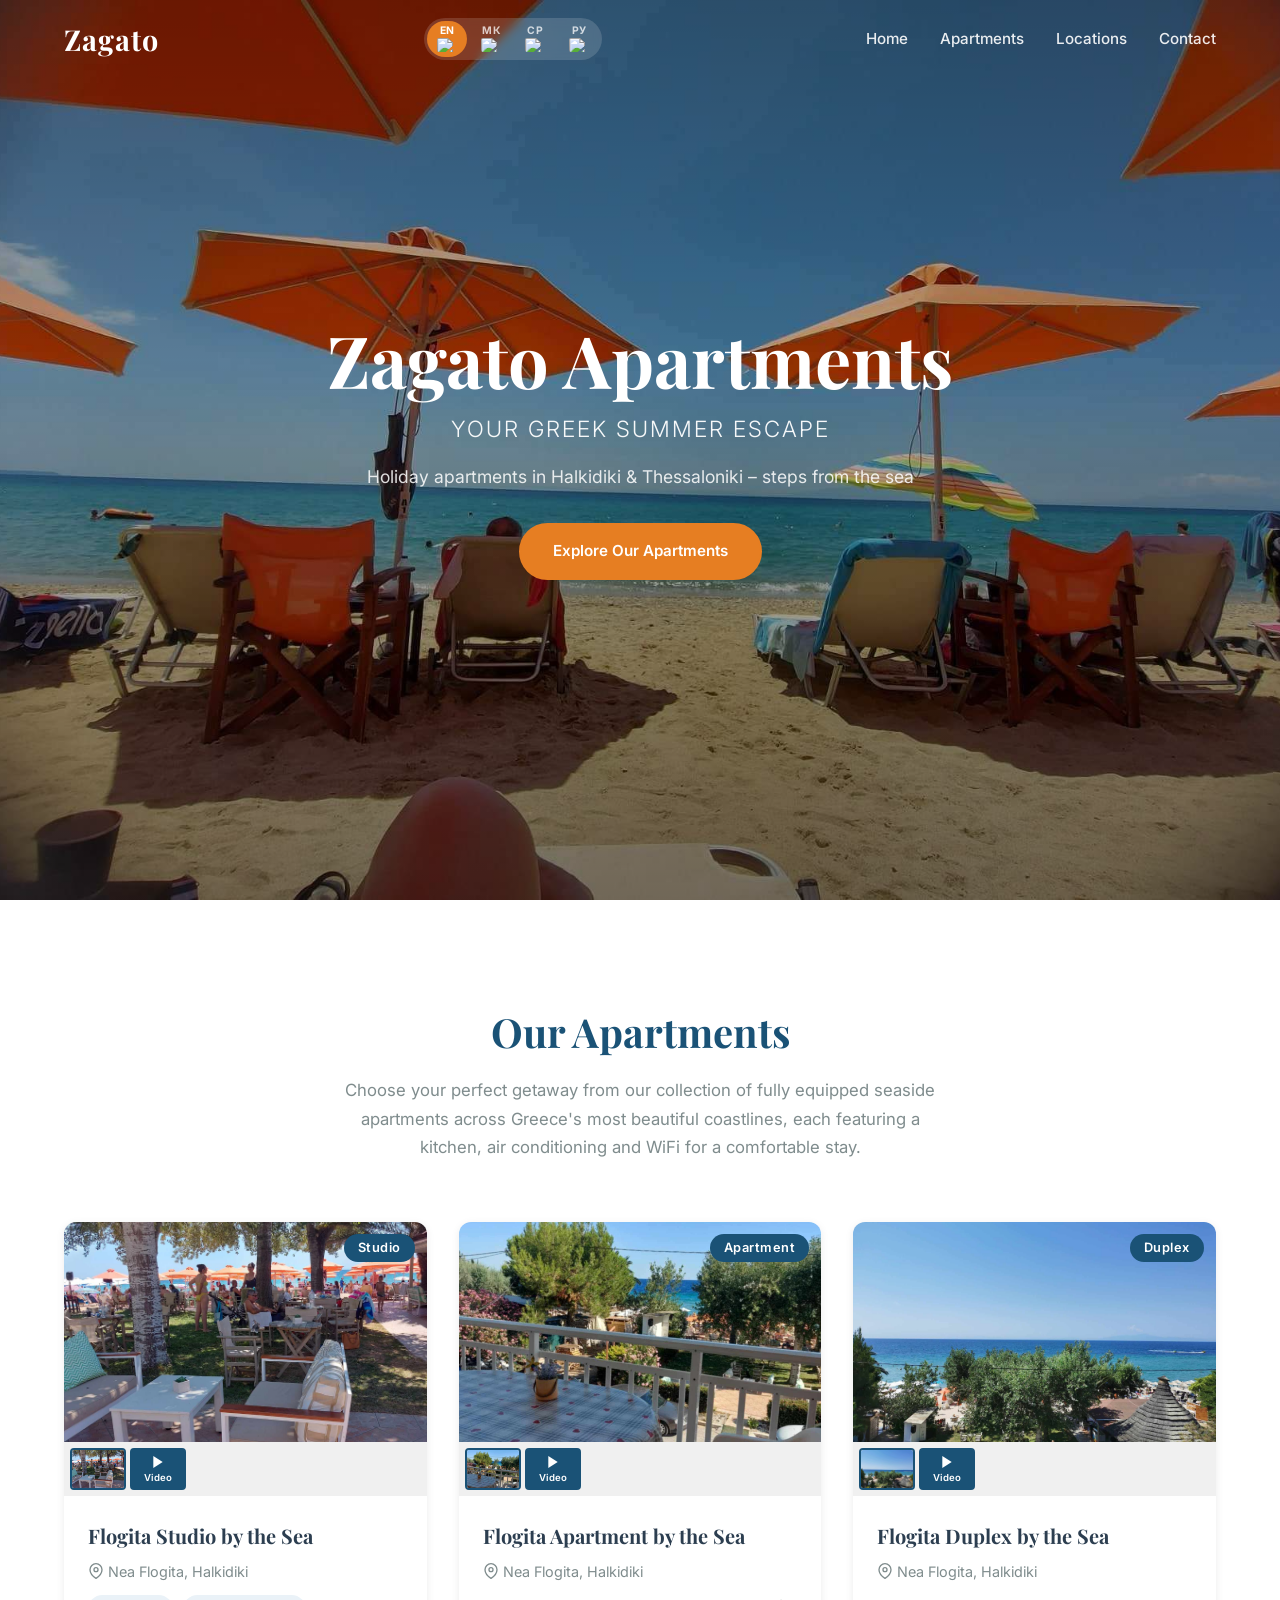
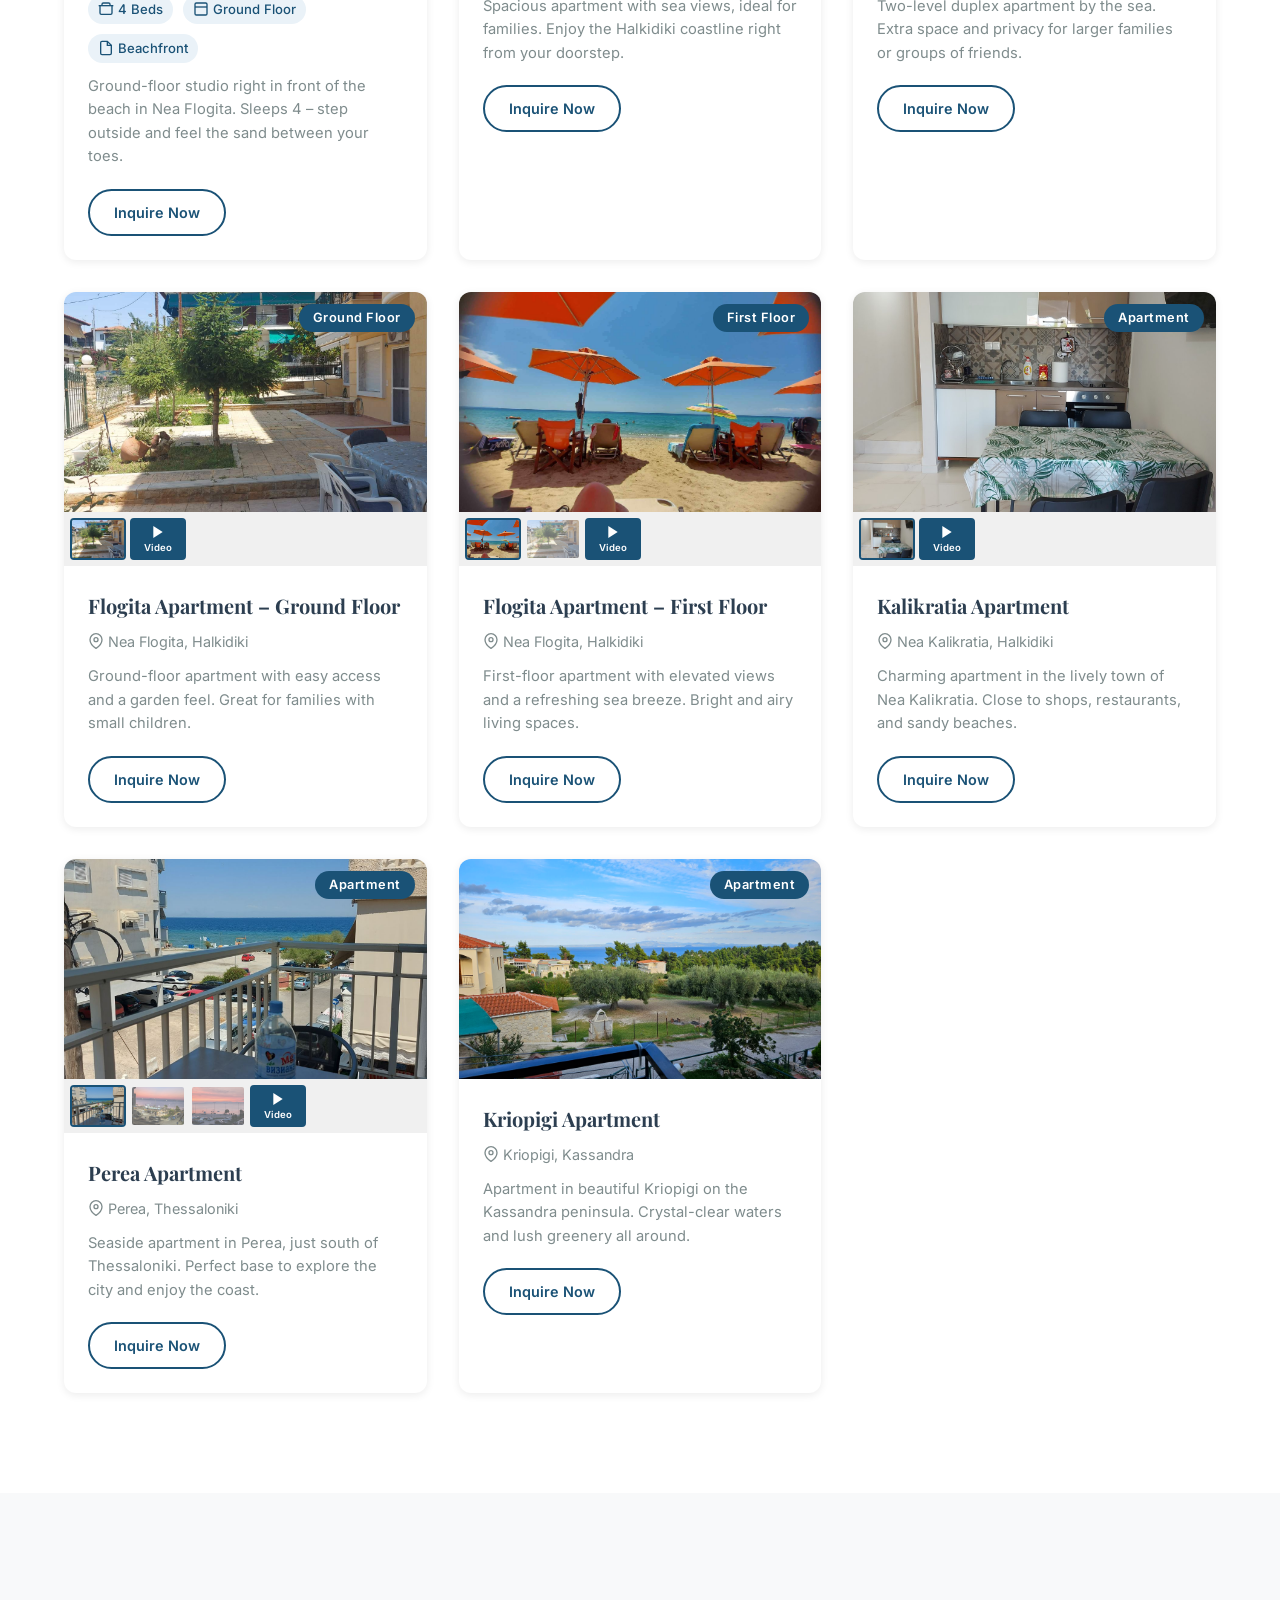
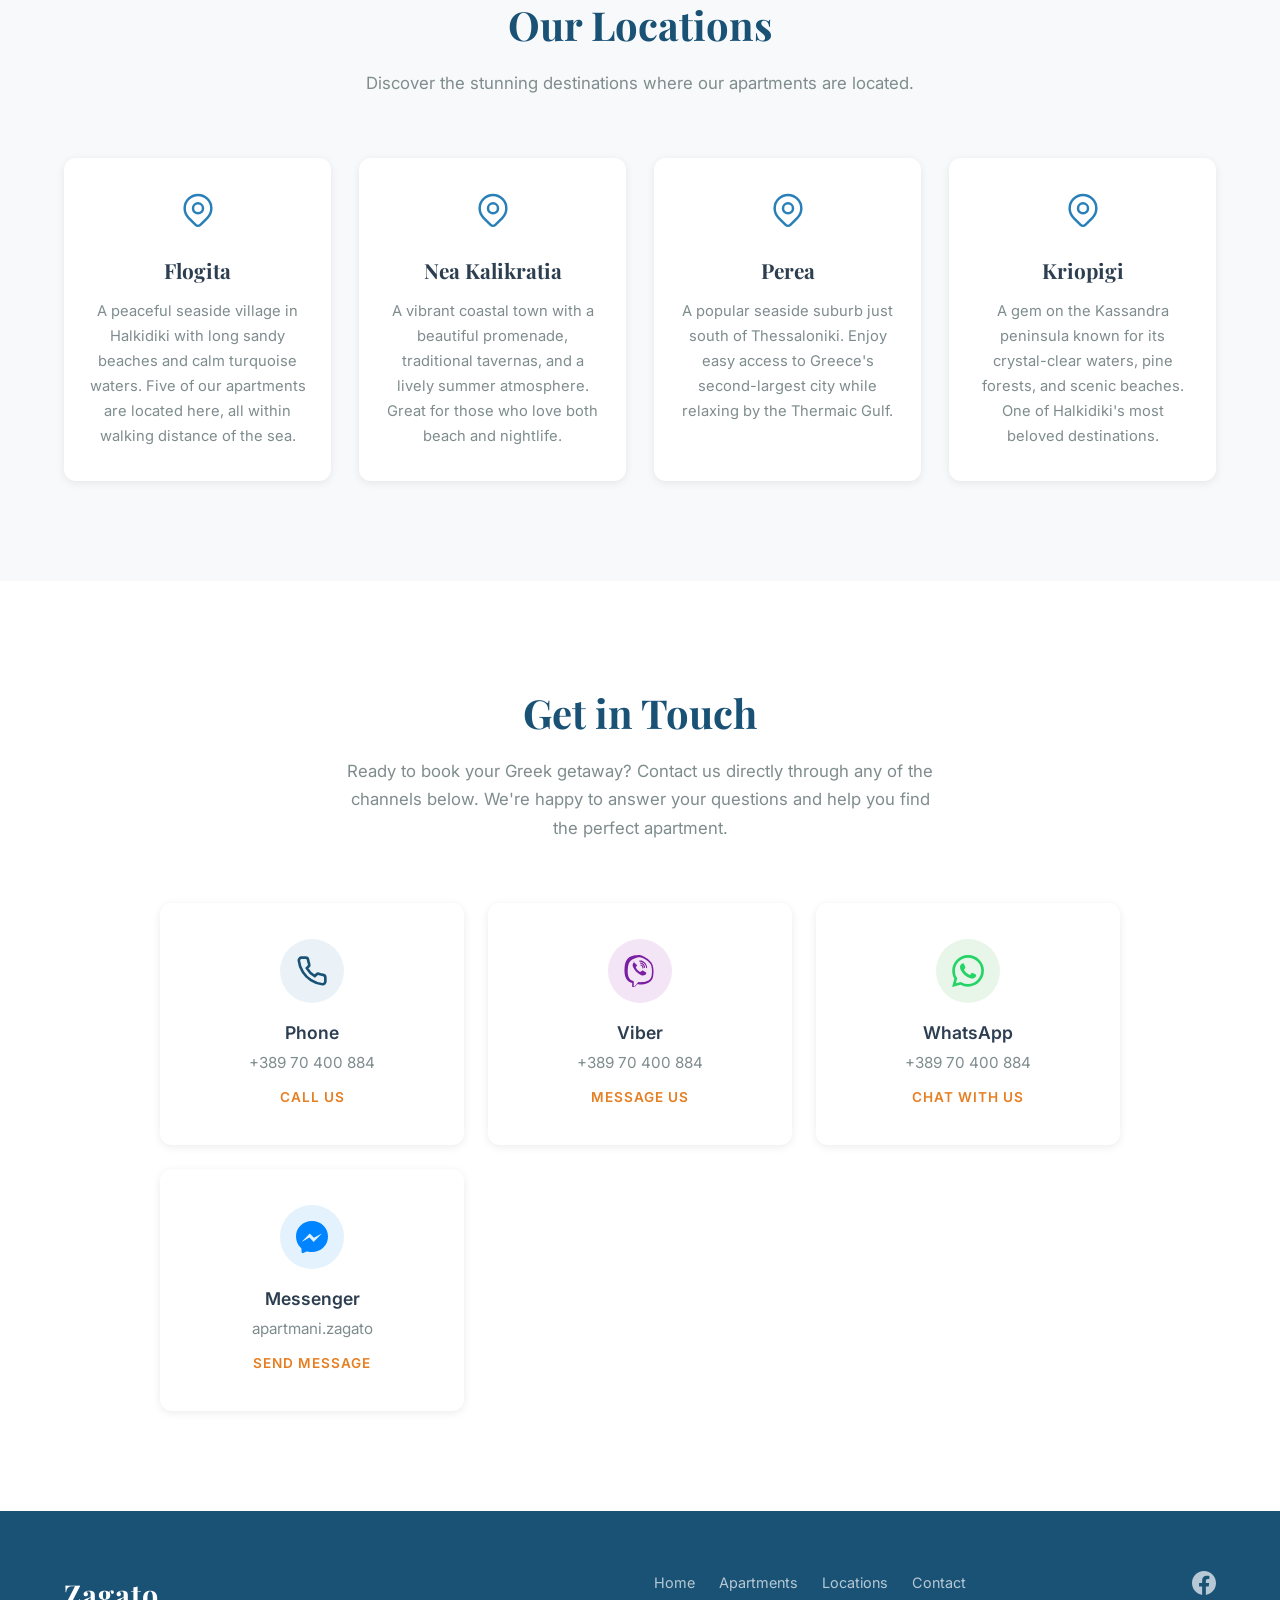
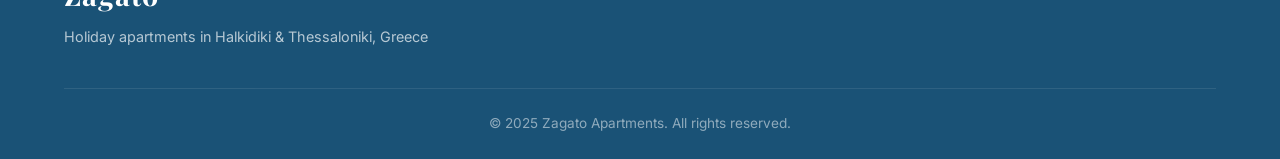
==== commit e94e7e2c: "Add Kriopigi apartment photos and video" ====
--- a/index.html
+++ b/index.html
@@ -8,22 +8,22 @@
     <meta name="keywords" content="Zagato apartments, Greece apartments, Halkidiki rental, Nea Flogita apartments, Kalikratia apartment, Perea apartment, Peraia apartment, Kriopigi apartment, Thessaloniki holiday, beach apartment Greece, summer vacation Greece, Greece beach rental, holiday apartment Halkidiki, seaside apartment Greece, cheap apartments Greece, family apartment Halkidiki, Kassandra apartments, Flogita studio, Flogita duplex, apartment near beach Greece, vacation rental Thessaloniki, apartmani Grcija, apartmani Halkidiki, apartmani Флогита, летување Грција, апартмани на море Грција, смештај Халкидики, изнајмување апартмани Грција, апартмани Нова Флогита, апартмани Каликратија, апартмани Переа, апартмани Криопиги, евтини апартмани Грција, одмор Халкидики, апартмани Касандра, apartmani Grčka, apartmani Halkidiki, letovanje Halkidiki, smeštaj na moru Grčka, apartmani na moru Grčka, iznajmljivanje apartmana Grčka, apartmani Nova Flogita, apartmani Kalikratija, apartmani Perea, apartmani Kriopigi, jeftini apartmani Grčka, odmor Halkidiki, apartmani Kasandra, апартмани Грчка, летовање Халкидики, смештај на мору Грчка, апартмани Нова Флогита, квартиры Греция, Халкидики аренда, апартаменты у моря, аренда квартир Греция, апартаменты Халкидики, отдых Греция, апартаменты Салоники, снять квартиру Греция, Кассандра апартаменты, Флогита апартаменты, Каликратия апартаменты, Переа апартаменты, Криопиги апартаменты">
     <meta name="author" content="Zagato Apartments">
     <meta name="robots" content="index, follow">
-    <link rel="canonical" href="https://zagato.vercel.app/">
+    <link rel="canonical" href="https://zagato-apartments.vercel.app/">
 
     <!-- Hreflang for multilingual SEO -->
-    <link rel="alternate" hreflang="en" href="https://zagato.vercel.app/">
-    <link rel="alternate" hreflang="mk" href="https://zagato.vercel.app/?lang=mk">
-    <link rel="alternate" hreflang="sr" href="https://zagato.vercel.app/?lang=sr">
-    <link rel="alternate" hreflang="ru" href="https://zagato.vercel.app/?lang=ru">
-    <link rel="alternate" hreflang="x-default" href="https://zagato.vercel.app/">
+    <link rel="alternate" hreflang="en" href="https://zagato-apartments.vercel.app/">
+    <link rel="alternate" hreflang="mk" href="https://zagato-apartments.vercel.app/?lang=mk">
+    <link rel="alternate" hreflang="sr" href="https://zagato-apartments.vercel.app/?lang=sr">
+    <link rel="alternate" hreflang="ru" href="https://zagato-apartments.vercel.app/?lang=ru">
+    <link rel="alternate" hreflang="x-default" href="https://zagato-apartments.vercel.app/">
 
     <!-- Open Graph (Facebook / Messenger / Viber) -->
     <meta property="og:type" content="website">
     <meta property="og:site_name" content="Zagato Apartments">
     <meta property="og:title" content="Zagato Apartments – Holiday Rentals in Halkidiki & Thessaloniki, Greece">
     <meta property="og:description" content="Beautiful beachside apartments for rent in Nea Flogita, Kalikratia, Perea and Kriopigi. Fully equipped with kitchen, AC and WiFi.">
-    <meta property="og:image" content="https://zagato.vercel.app/images/hero/hero-beach.jpg">
-    <meta property="og:url" content="https://zagato.vercel.app/">
+    <meta property="og:image" content="https://zagato-apartments.vercel.app/images/hero/hero-beach.jpg">
+    <meta property="og:url" content="https://zagato-apartments.vercel.app/">
     <meta property="og:locale" content="en_US">
     <meta property="og:locale:alternate" content="mk_MK">
     <meta property="og:locale:alternate" content="sr_RS">
@@ -33,7 +33,7 @@
     <meta name="twitter:card" content="summary_large_image">
     <meta name="twitter:title" content="Zagato Apartments – Holiday Rentals in Greece">
     <meta name="twitter:description" content="Beachside apartments in Halkidiki & Thessaloniki. Studios, apartments and duplexes steps from the sea.">
-    <meta name="twitter:image" content="https://zagato.vercel.app/images/hero/hero-beach.jpg">
+    <meta name="twitter:image" content="https://zagato-apartments.vercel.app/images/hero/hero-beach.jpg">
 
     <!-- JSON-LD Structured Data for Google -->
     <script type="application/ld+json">
@@ -42,9 +42,9 @@
         "@type": "LodgingBusiness",
         "name": "Zagato Apartments",
         "description": "Holiday apartments for rent in Halkidiki and Thessaloniki, Greece. Beachside studios, apartments and duplexes.",
-        "url": "https://zagato.vercel.app",
+        "url": "https://zagato-apartments.vercel.app",
         "telephone": "+38970400884",
-        "image": "https://zagato.vercel.app/images/hero/hero-beach.jpg",
+        "image": "https://zagato-apartments.vercel.app/images/hero/hero-beach.jpg",
         "address": {
             "@type": "PostalAddress",
             "addressCountry": "GR",
@@ -327,10 +327,14 @@
             </div>
 
             <div class="apartment-card">
-                <div class="card-image" data-placeholder="Kriopigi">
-                    <div class="image-placeholder">
-                        <svg viewBox="0 0 24 24" fill="none" stroke="currentColor" stroke-width="1.5"><rect x="3" y="3" width="18" height="18" rx="2"/><circle cx="8.5" cy="8.5" r="1.5"/><path d="m21 15-5-5L5 21"/></svg>
-                        <span data-i18n="photo_soon">Photo coming soon</span>
+                <div class="card-image" id="kriopigi">
+                    <img src="images/Kriopigi apartment/12e9dc19-cd52-498c-8d1e-17c53bb4b108.jpg" alt="Kriopigi Apartment" loading="lazy">
+                    <div class="gallery-thumbs">
+                        <img src="images/Kriopigi apartment/12e9dc19-cd52-498c-8d1e-17c53bb4b108.jpg" alt="Kriopigi sea view" class="thumb active" onclick="switchImage(this, 'kriopigi')">
+                        <img src="images/Kriopigi apartment/ac2b744a-7114-4101-b94a-043071dc987e.jpg" alt="Kriopigi panorama" class="thumb" onclick="switchImage(this, 'kriopigi')">
+                        <div class="thumb video-thumb" onclick="playVideo(this, 'kriopigi', 'images/Kriopigi apartment/78278aff-7176-45b1-8785-b038a877a2b0.mp4')">
+                            <svg viewBox="0 0 24 24" fill="white" width="20" height="20"><polygon points="5,3 19,12 5,21"/></svg>
+                        </div>
                     </div>
                     <span class="card-badge" data-i18n="badge_apartment">Apartment</span>
                 </div>
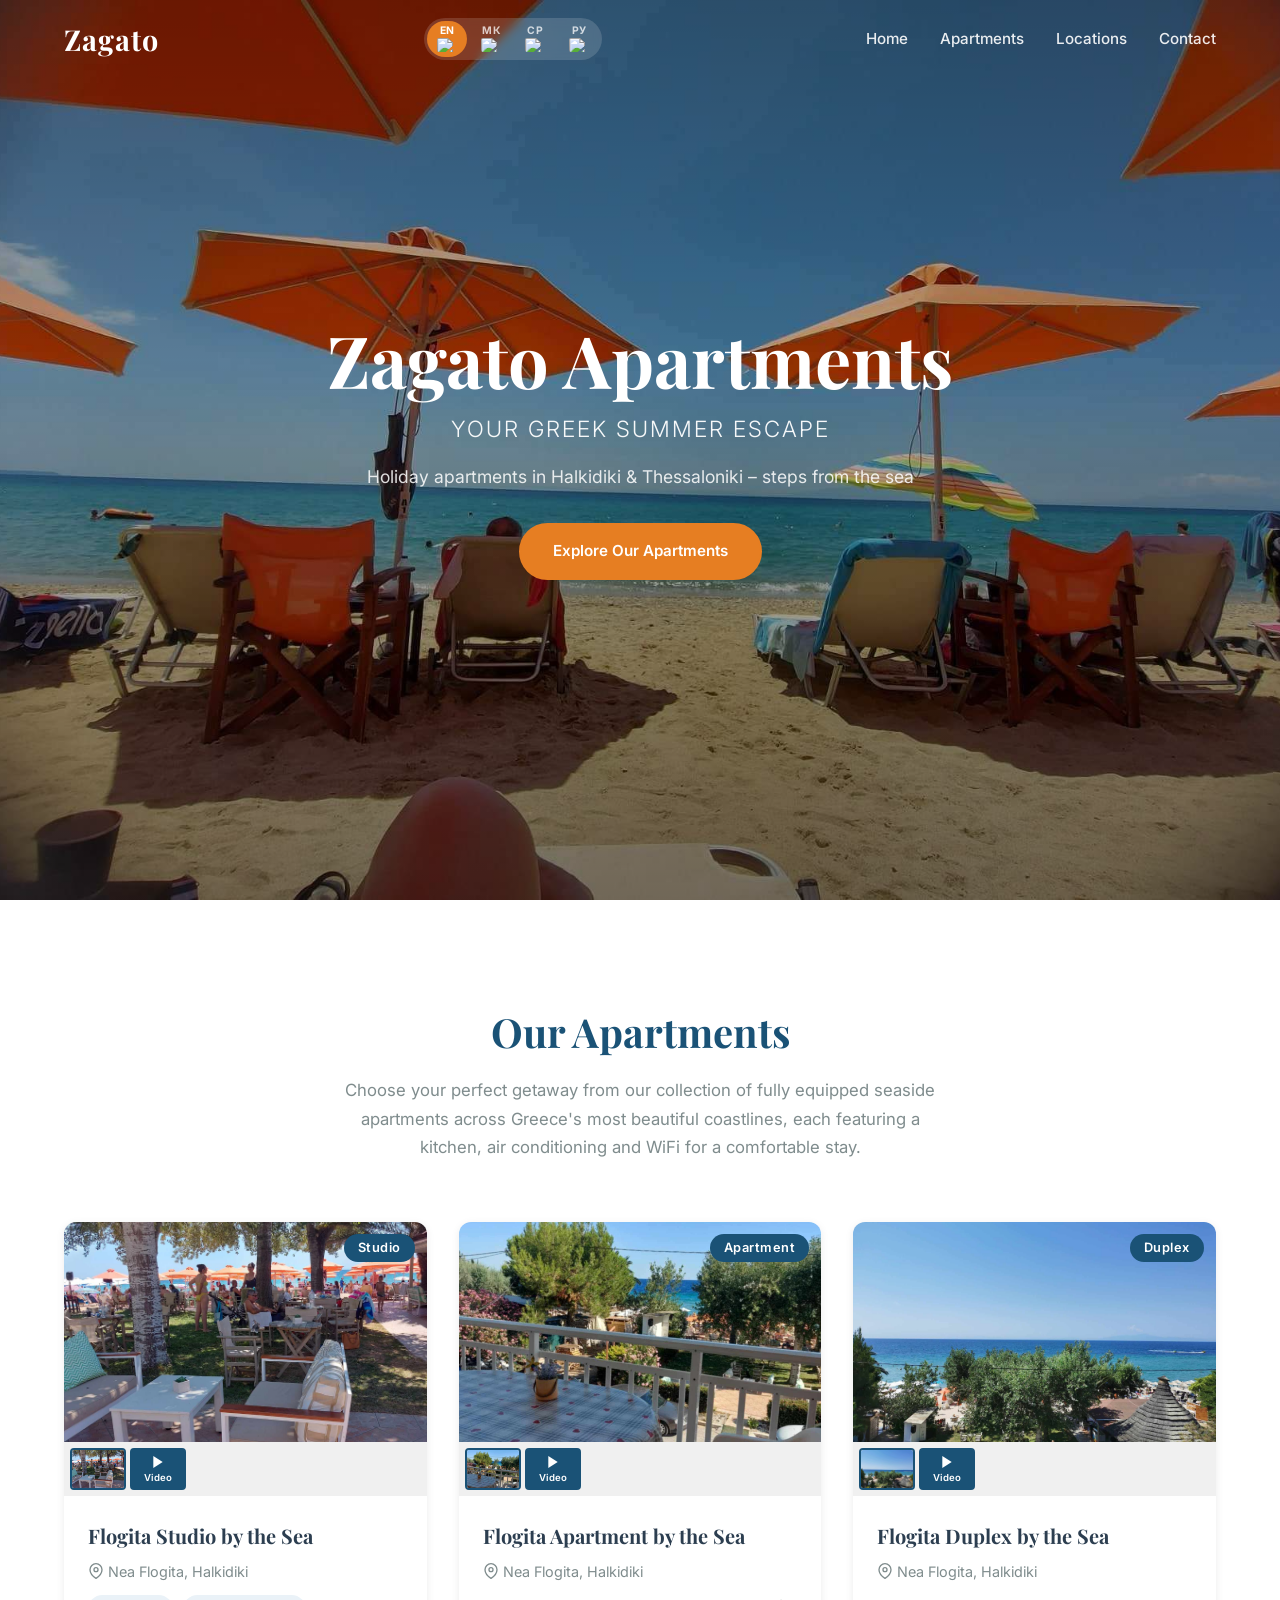
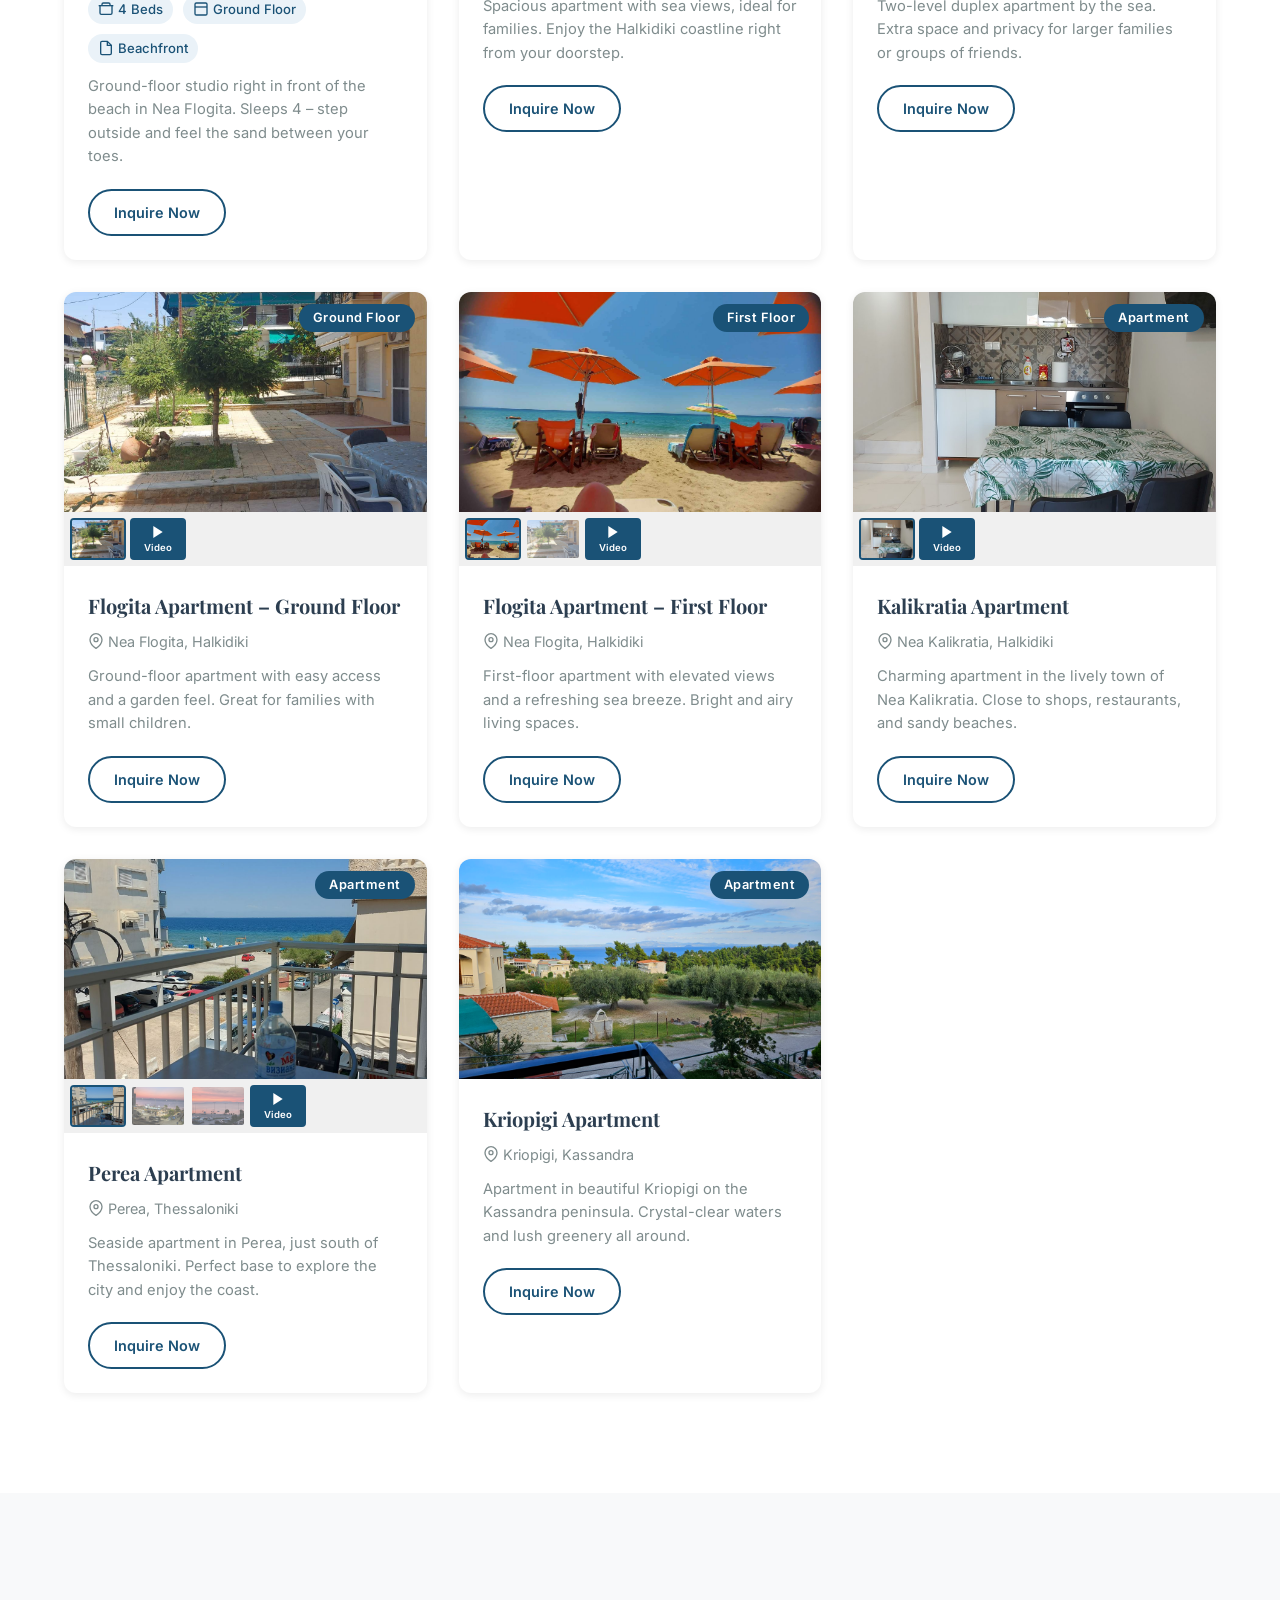
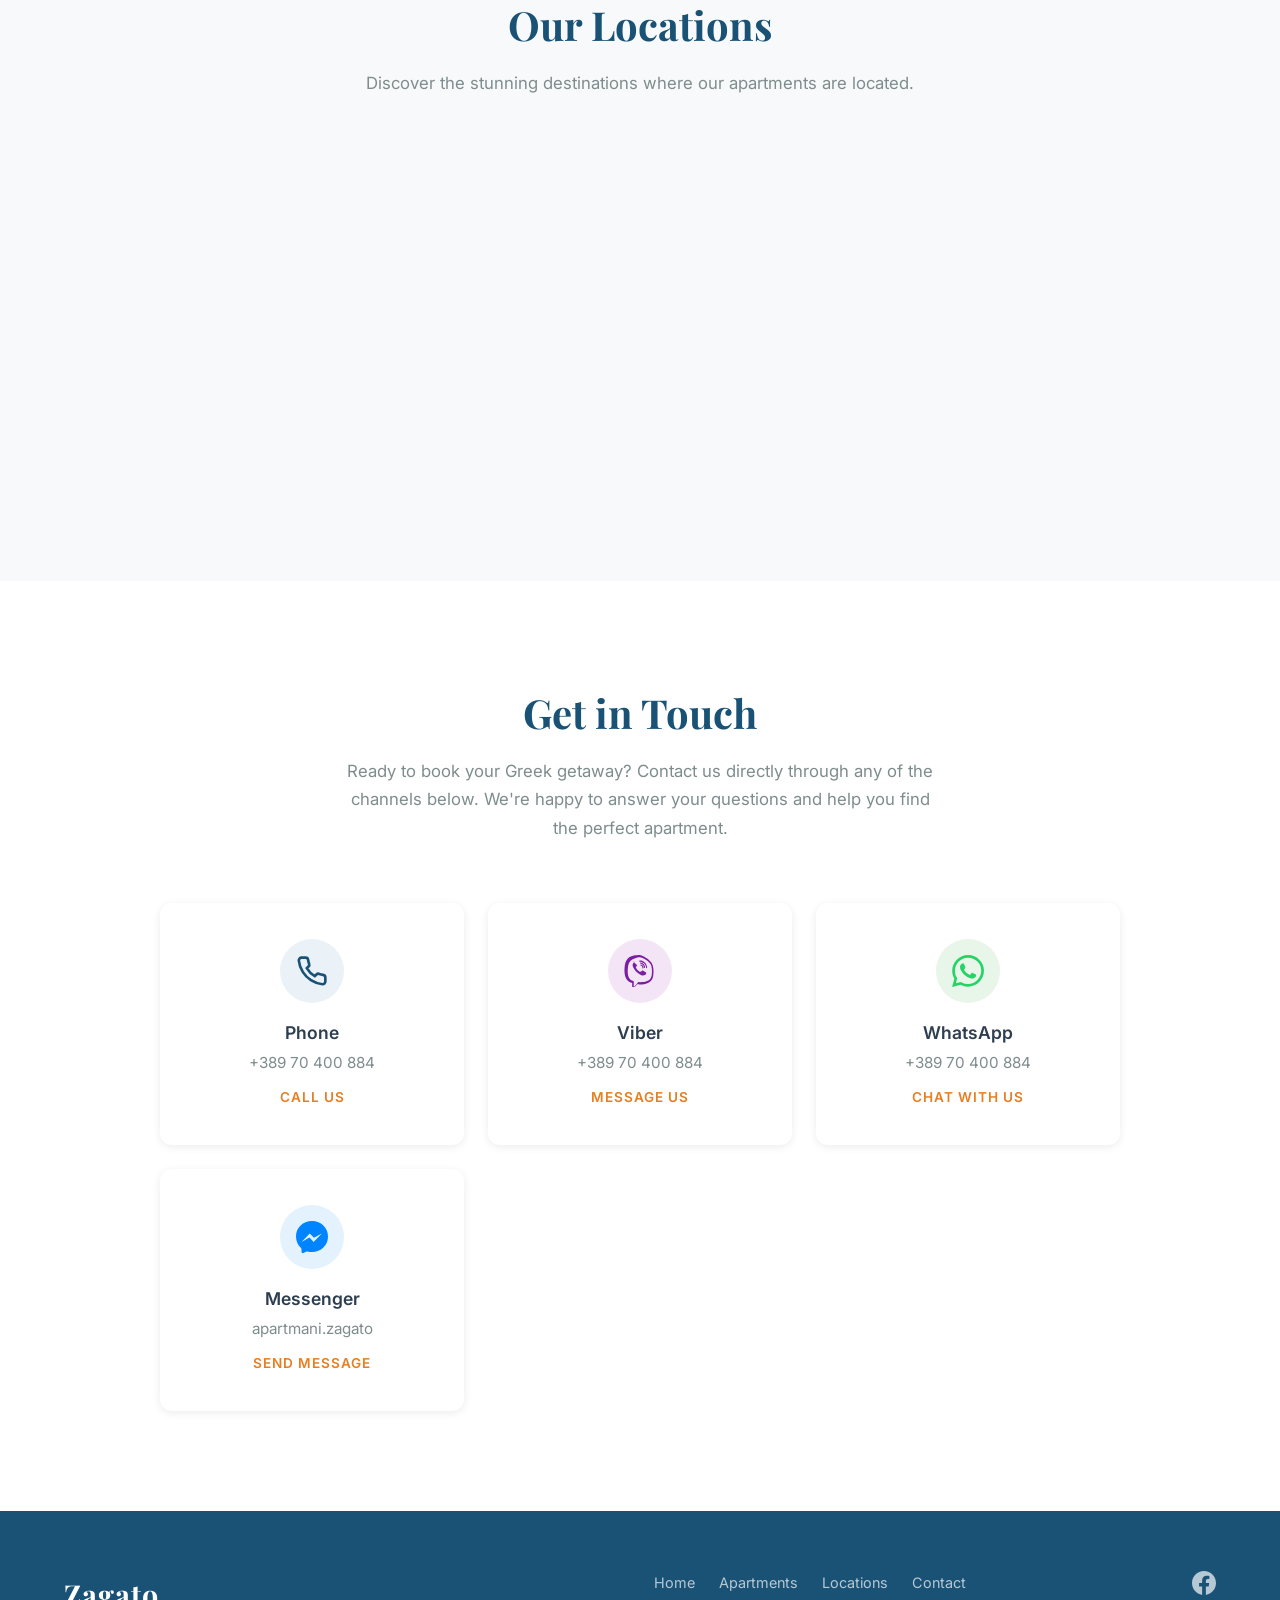
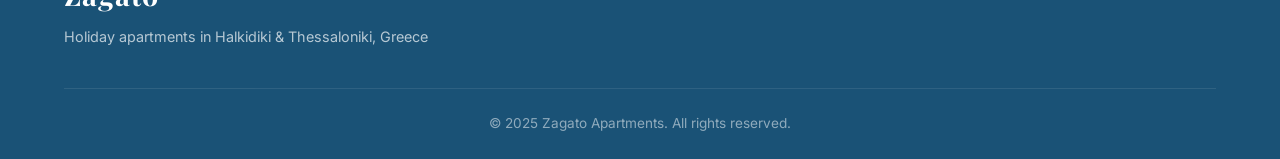
==== commit e98456e0: "URL-encode spaces in all image/video paths for browser compatibility" ====
--- a/index.html
+++ b/index.html
@@ -125,10 +125,10 @@
             <div class="apartment-card apartment-card-featured" id="flogita-studio">
                 <div class="card-gallery">
                     <div class="gallery-main">
-                        <img src="images/Flogita studio by the sea/flogita-studio-lounge.jpg" alt="Flogita Studio beachside lounge" loading="lazy">
-                    </div>
-                    <div class="gallery-thumbs">
-                        <img src="images/Flogita studio by the sea/flogita-studio-lounge.jpg" alt="Beachside lounge" class="thumb active" onclick="switchImage(this, 'flogita-studio')">
+                        <img src="images/Flogita%20studio%20by%20the%20sea/flogita-studio-lounge.jpg" alt="Flogita Studio beachside lounge" loading="lazy">
+                    </div>
+                    <div class="gallery-thumbs">
+                        <img src="images/Flogita%20studio%20by%20the%20sea/flogita-studio-lounge.jpg" alt="Beachside lounge" class="thumb active" onclick="switchImage(this, 'flogita-studio')">
                         <button class="thumb thumb-video" onclick="openVideo('flogita-studio')">
                             <svg viewBox="0 0 24 24" fill="currentColor" width="24" height="24"><polygon points="5 3 19 12 5 21 5 3"/></svg>
                             <span data-i18n="video">Video</span>
@@ -137,7 +137,7 @@
                     <div class="video-overlay" id="flogita-studio-video" style="display:none;">
                         <button class="video-close" onclick="closeVideo('flogita-studio')">&times;</button>
                         <video controls>
-                            <source src="images/Flogita studio by the sea/flogita-studio-video.mp4" type="video/mp4">
+                            <source src="images/Flogita%20studio%20by%20the%20sea/flogita-studio-video.mp4" type="video/mp4">
                         </video>
                     </div>
                     <span class="card-badge" data-i18n="badge_studio">Studio</span>
@@ -158,10 +158,10 @@
             <div class="apartment-card" id="flogita-apt-sea">
                 <div class="card-gallery">
                     <div class="gallery-main">
-                        <img src="images/Flogita Apartment by the sea/Tarasa_sredina_pogled.jpg" alt="Terrace view from Flogita Apartment" loading="lazy">
-                    </div>
-                    <div class="gallery-thumbs">
-                        <img src="images/Flogita Apartment by the sea/Tarasa_sredina_pogled.jpg" alt="Terrace view" class="thumb active" onclick="switchImage(this, 'flogita-apt-sea')">
+                        <img src="images/Flogita%20Apartment%20by%20the%20sea/Tarasa_sredina_pogled.jpg" alt="Terrace view from Flogita Apartment" loading="lazy">
+                    </div>
+                    <div class="gallery-thumbs">
+                        <img src="images/Flogita%20Apartment%20by%20the%20sea/Tarasa_sredina_pogled.jpg" alt="Terrace view" class="thumb active" onclick="switchImage(this, 'flogita-apt-sea')">
                         <button class="thumb thumb-video" onclick="openVideo('flogita-apt-sea')">
                             <svg viewBox="0 0 24 24" fill="currentColor" width="24" height="24"><polygon points="5 3 19 12 5 21 5 3"/></svg>
                             <span data-i18n="video">Video</span>
@@ -170,7 +170,7 @@
                     <div class="video-overlay" id="flogita-apt-sea-video" style="display:none;">
                         <button class="video-close" onclick="closeVideo('flogita-apt-sea')">&times;</button>
                         <video controls>
-                            <source src="images/Flogita Apartment by the sea/sredina.mp4" type="video/mp4">
+                            <source src="images/Flogita%20Apartment%20by%20the%20sea/sredina.mp4" type="video/mp4">
                         </video>
                     </div>
                     <span class="card-badge" data-i18n="badge_apartment">Apartment</span>
@@ -186,10 +186,10 @@
             <div class="apartment-card" id="flogita-duplex">
                 <div class="card-gallery">
                     <div class="gallery-main">
-                        <img src="images/Flogita Duplex by the sea/Pogled_tarasa_gore.jpeg" alt="Terrace view from Flogita Duplex" loading="lazy">
-                    </div>
-                    <div class="gallery-thumbs">
-                        <img src="images/Flogita Duplex by the sea/Pogled_tarasa_gore.jpeg" alt="Duplex terrace" class="thumb active" onclick="switchImage(this, 'flogita-duplex')">
+                        <img src="images/Flogita%20Duplex%20by%20the%20sea/Pogled_tarasa_gore.jpeg" alt="Terrace view from Flogita Duplex" loading="lazy">
+                    </div>
+                    <div class="gallery-thumbs">
+                        <img src="images/Flogita%20Duplex%20by%20the%20sea/Pogled_tarasa_gore.jpeg" alt="Duplex terrace" class="thumb active" onclick="switchImage(this, 'flogita-duplex')">
                         <button class="thumb thumb-video" onclick="openVideo('flogita-duplex')">
                             <svg viewBox="0 0 24 24" fill="currentColor" width="24" height="24"><polygon points="5 3 19 12 5 21 5 3"/></svg>
                             <span data-i18n="video">Video</span>
@@ -198,7 +198,7 @@
                     <div class="video-overlay" id="flogita-duplex-video" style="display:none;">
                         <button class="video-close" onclick="closeVideo('flogita-duplex')">&times;</button>
                         <video controls>
-                            <source src="images/Flogita Duplex by the sea/gore.mp4" type="video/mp4">
+                            <source src="images/Flogita%20Duplex%20by%20the%20sea/gore.mp4" type="video/mp4">
                         </video>
                     </div>
                     <span class="card-badge" data-i18n="badge_duplex">Duplex</span>
@@ -214,10 +214,10 @@
             <div class="apartment-card" id="flogita-ground">
                 <div class="card-gallery">
                     <div class="gallery-main">
-                        <img src="images/Flogita apartment ground floor/IMG-7d414871a2aef0c920bd0f2f512328ec-V.jpg" alt="Flogita Ground Floor Apartment" loading="lazy">
-                    </div>
-                    <div class="gallery-thumbs">
-                        <img src="images/Flogita apartment ground floor/IMG-7d414871a2aef0c920bd0f2f512328ec-V.jpg" alt="Flogita ground floor" class="thumb active" onclick="switchImage(this, 'flogita-ground')">
+                        <img src="images/Flogita%20apartment%20ground%20floor/IMG-7d414871a2aef0c920bd0f2f512328ec-V.jpg" alt="Flogita Ground Floor Apartment" loading="lazy">
+                    </div>
+                    <div class="gallery-thumbs">
+                        <img src="images/Flogita%20apartment%20ground%20floor/IMG-7d414871a2aef0c920bd0f2f512328ec-V.jpg" alt="Flogita ground floor" class="thumb active" onclick="switchImage(this, 'flogita-ground')">
                         <button class="thumb thumb-video" onclick="openVideo('flogita-ground')">
                             <svg viewBox="0 0 24 24" fill="currentColor" width="24" height="24"><polygon points="5 3 19 12 5 21 5 3"/></svg>
                             <span data-i18n="video">Video</span>
@@ -226,7 +226,7 @@
                     <div class="video-overlay" id="flogita-ground-video" style="display:none;">
                         <button class="video-close" onclick="closeVideo('flogita-ground')">&times;</button>
                         <video controls>
-                            <source src="images/Flogita apartment ground floor/Hristo2 dole.mp4" type="video/mp4">
+                            <source src="images/Flogita%20apartment%20ground%20floor/Hristo2 dole.mp4" type="video/mp4">
                         </video>
                     </div>
                     <span class="card-badge" data-i18n="badge_ground">Ground Floor</span>
@@ -246,7 +246,7 @@
                     </div>
                     <div class="gallery-thumbs">
                         <img src="images/hero/hero-beach.jpg" alt="Beach view" class="thumb active" onclick="switchImage(this, 'flogita-first')">
-                        <img src="images/Flogita first floor apartment/IMG-7d414871a2aef0c920bd0f2f512328ec-V.jpg" alt="Flogita first floor garden" class="thumb" onclick="switchImage(this, 'flogita-first')">
+                        <img src="images/Flogita%20first%20floor%20apartment/IMG-7d414871a2aef0c920bd0f2f512328ec-V.jpg" alt="Flogita first floor garden" class="thumb" onclick="switchImage(this, 'flogita-first')">
                         <button class="thumb thumb-video" onclick="openVideo('flogita-first')">
                             <svg viewBox="0 0 24 24" fill="currentColor" width="24" height="24"><polygon points="5 3 19 12 5 21 5 3"/></svg>
                             <span data-i18n="video">Video</span>
@@ -255,7 +255,7 @@
                     <div class="video-overlay" id="flogita-first-video" style="display:none;">
                         <button class="video-close" onclick="closeVideo('flogita-first')">&times;</button>
                         <video controls>
-                            <source src="images/Flogita first floor apartment/Hristo2_gore.mp4" type="video/mp4">
+                            <source src="images/Flogita%20first%20floor%20apartment/Hristo2_gore.mp4" type="video/mp4">
                         </video>
                     </div>
                     <span class="card-badge" data-i18n="badge_first">First Floor</span>
@@ -271,10 +271,10 @@
             <div class="apartment-card" id="kalikratia">
                 <div class="card-gallery">
                     <div class="gallery-main">
-                        <img src="images/Kalikratia apartment/viber_image_2024-07-08_08-10-12-104.jpg" alt="Kalikratia Apartment" loading="lazy">
-                    </div>
-                    <div class="gallery-thumbs">
-                        <img src="images/Kalikratia apartment/viber_image_2024-07-08_08-10-12-104.jpg" alt="Kalikratia" class="thumb active" onclick="switchImage(this, 'kalikratia')">
+                        <img src="images/Kalikratia%20apartment/viber_image_2024-07-08_08-10-12-104.jpg" alt="Kalikratia Apartment" loading="lazy">
+                    </div>
+                    <div class="gallery-thumbs">
+                        <img src="images/Kalikratia%20apartment/viber_image_2024-07-08_08-10-12-104.jpg" alt="Kalikratia" class="thumb active" onclick="switchImage(this, 'kalikratia')">
                         <button class="thumb thumb-video" onclick="openVideo('kalikratia')">
                             <svg viewBox="0 0 24 24" fill="currentColor" width="24" height="24"><polygon points="5 3 19 12 5 21 5 3"/></svg>
                             <span data-i18n="video">Video</span>
@@ -283,7 +283,7 @@
                     <div class="video-overlay" id="kalikratia-video" style="display:none;">
                         <button class="video-close" onclick="closeVideo('kalikratia')">&times;</button>
                         <video controls>
-                            <source src="images/Kalikratia apartment/Video_Kalikratia.mp4" type="video/mp4">
+                            <source src="images/Kalikratia%20apartment/Video_Kalikratia.mp4" type="video/mp4">
                         </video>
                     </div>
                     <span class="card-badge" data-i18n="badge_apartment">Apartment</span>
@@ -299,12 +299,12 @@
             <div class="apartment-card" id="perea">
                 <div class="card-gallery">
                     <div class="gallery-main">
-                        <img src="images/Peraia apartment/terasa2.jpg" alt="Perea Apartment terrace with sea view" loading="lazy">
-                    </div>
-                    <div class="gallery-thumbs">
-                        <img src="images/Peraia apartment/terasa2.jpg" alt="Terrace sea view" class="thumb active" onclick="switchImage(this, 'perea')">
-                        <img src="images/Peraia apartment/IMG-0213b4839815756c5f39ea7c05d04d95-V.jpg" alt="Sunset waterfront view" class="thumb" onclick="switchImage(this, 'perea')">
-                        <img src="images/Peraia apartment/IMG-85ba8068ea4f2ea8372780833ce72b6c-V.jpg" alt="Sunset over the sea" class="thumb" onclick="switchImage(this, 'perea')">
+                        <img src="images/Peraia%20apartment/terasa2.jpg" alt="Perea Apartment terrace with sea view" loading="lazy">
+                    </div>
+                    <div class="gallery-thumbs">
+                        <img src="images/Peraia%20apartment/terasa2.jpg" alt="Terrace sea view" class="thumb active" onclick="switchImage(this, 'perea')">
+                        <img src="images/Peraia%20apartment/IMG-0213b4839815756c5f39ea7c05d04d95-V.jpg" alt="Sunset waterfront view" class="thumb" onclick="switchImage(this, 'perea')">
+                        <img src="images/Peraia%20apartment/IMG-85ba8068ea4f2ea8372780833ce72b6c-V.jpg" alt="Sunset over the sea" class="thumb" onclick="switchImage(this, 'perea')">
                         <button class="thumb thumb-video" onclick="openVideo('perea')">
                             <svg viewBox="0 0 24 24" fill="currentColor" width="24" height="24"><polygon points="5 3 19 12 5 21 5 3"/></svg>
                             <span data-i18n="video">Video</span>
@@ -313,7 +313,7 @@
                     <div class="video-overlay" id="perea-video" style="display:none;">
                         <button class="video-close" onclick="closeVideo('perea')">&times;</button>
                         <video controls>
-                            <source src="images/Peraia apartment/Video_Perea.mp4" type="video/mp4">
+                            <source src="images/Peraia%20apartment/Video_Perea.mp4" type="video/mp4">
                         </video>
                     </div>
                     <span class="card-badge" data-i18n="badge_apartment">Apartment</span>
@@ -328,11 +328,11 @@
 
             <div class="apartment-card">
                 <div class="card-image" id="kriopigi">
-                    <img src="images/Kriopigi apartment/12e9dc19-cd52-498c-8d1e-17c53bb4b108.jpg" alt="Kriopigi Apartment" loading="lazy">
-                    <div class="gallery-thumbs">
-                        <img src="images/Kriopigi apartment/12e9dc19-cd52-498c-8d1e-17c53bb4b108.jpg" alt="Kriopigi sea view" class="thumb active" onclick="switchImage(this, 'kriopigi')">
-                        <img src="images/Kriopigi apartment/ac2b744a-7114-4101-b94a-043071dc987e.jpg" alt="Kriopigi panorama" class="thumb" onclick="switchImage(this, 'kriopigi')">
-                        <div class="thumb video-thumb" onclick="playVideo(this, 'kriopigi', 'images/Kriopigi apartment/78278aff-7176-45b1-8785-b038a877a2b0.mp4')">
+                    <img src="images/Kriopigi%20apartment/12e9dc19-cd52-498c-8d1e-17c53bb4b108.jpg" alt="Kriopigi Apartment" loading="lazy">
+                    <div class="gallery-thumbs">
+                        <img src="images/Kriopigi%20apartment/12e9dc19-cd52-498c-8d1e-17c53bb4b108.jpg" alt="Kriopigi sea view" class="thumb active" onclick="switchImage(this, 'kriopigi')">
+                        <img src="images/Kriopigi%20apartment/ac2b744a-7114-4101-b94a-043071dc987e.jpg" alt="Kriopigi panorama" class="thumb" onclick="switchImage(this, 'kriopigi')">
+                        <div class="thumb video-thumb" onclick="playVideo(this, 'kriopigi', 'images/Kriopigi%20apartment/78278aff-7176-45b1-8785-b038a877a2b0.mp4')">
                             <svg viewBox="0 0 24 24" fill="white" width="20" height="20"><polygon points="5,3 19,12 5,21"/></svg>
                         </div>
                     </div>
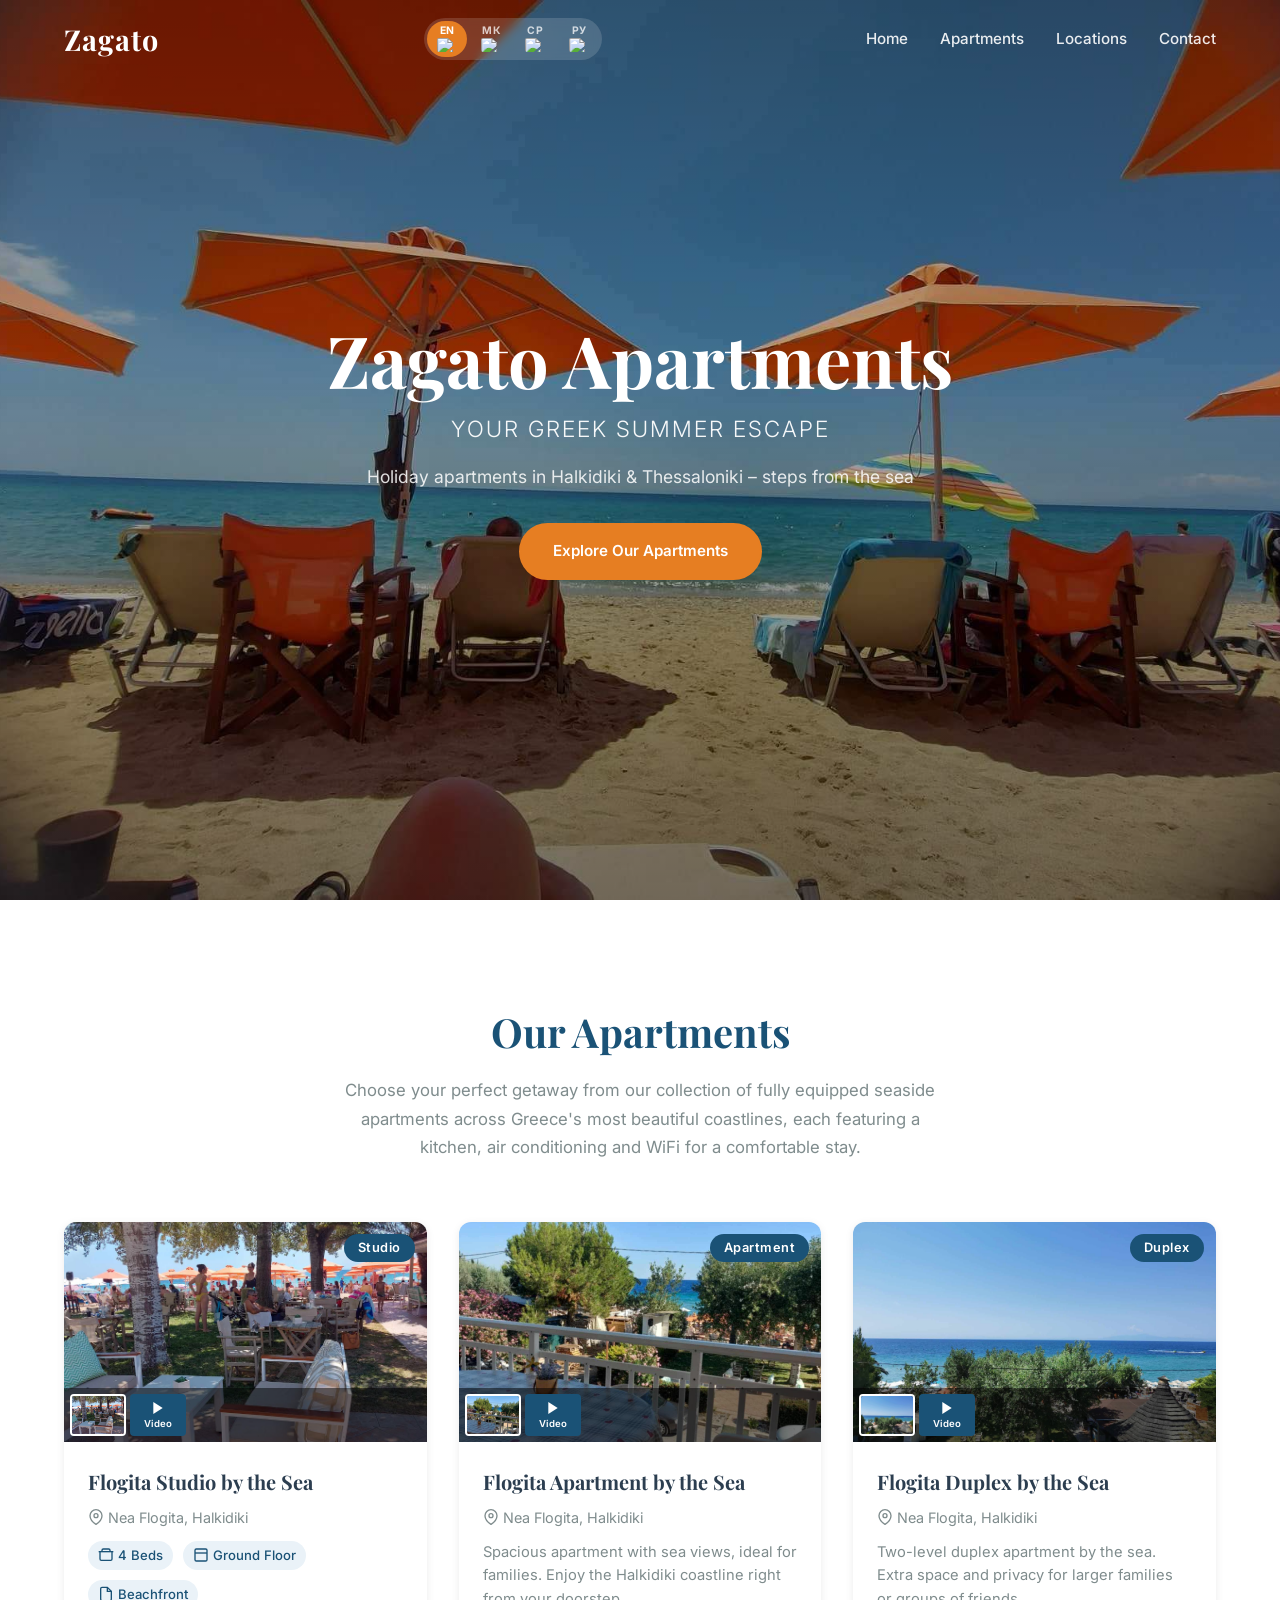
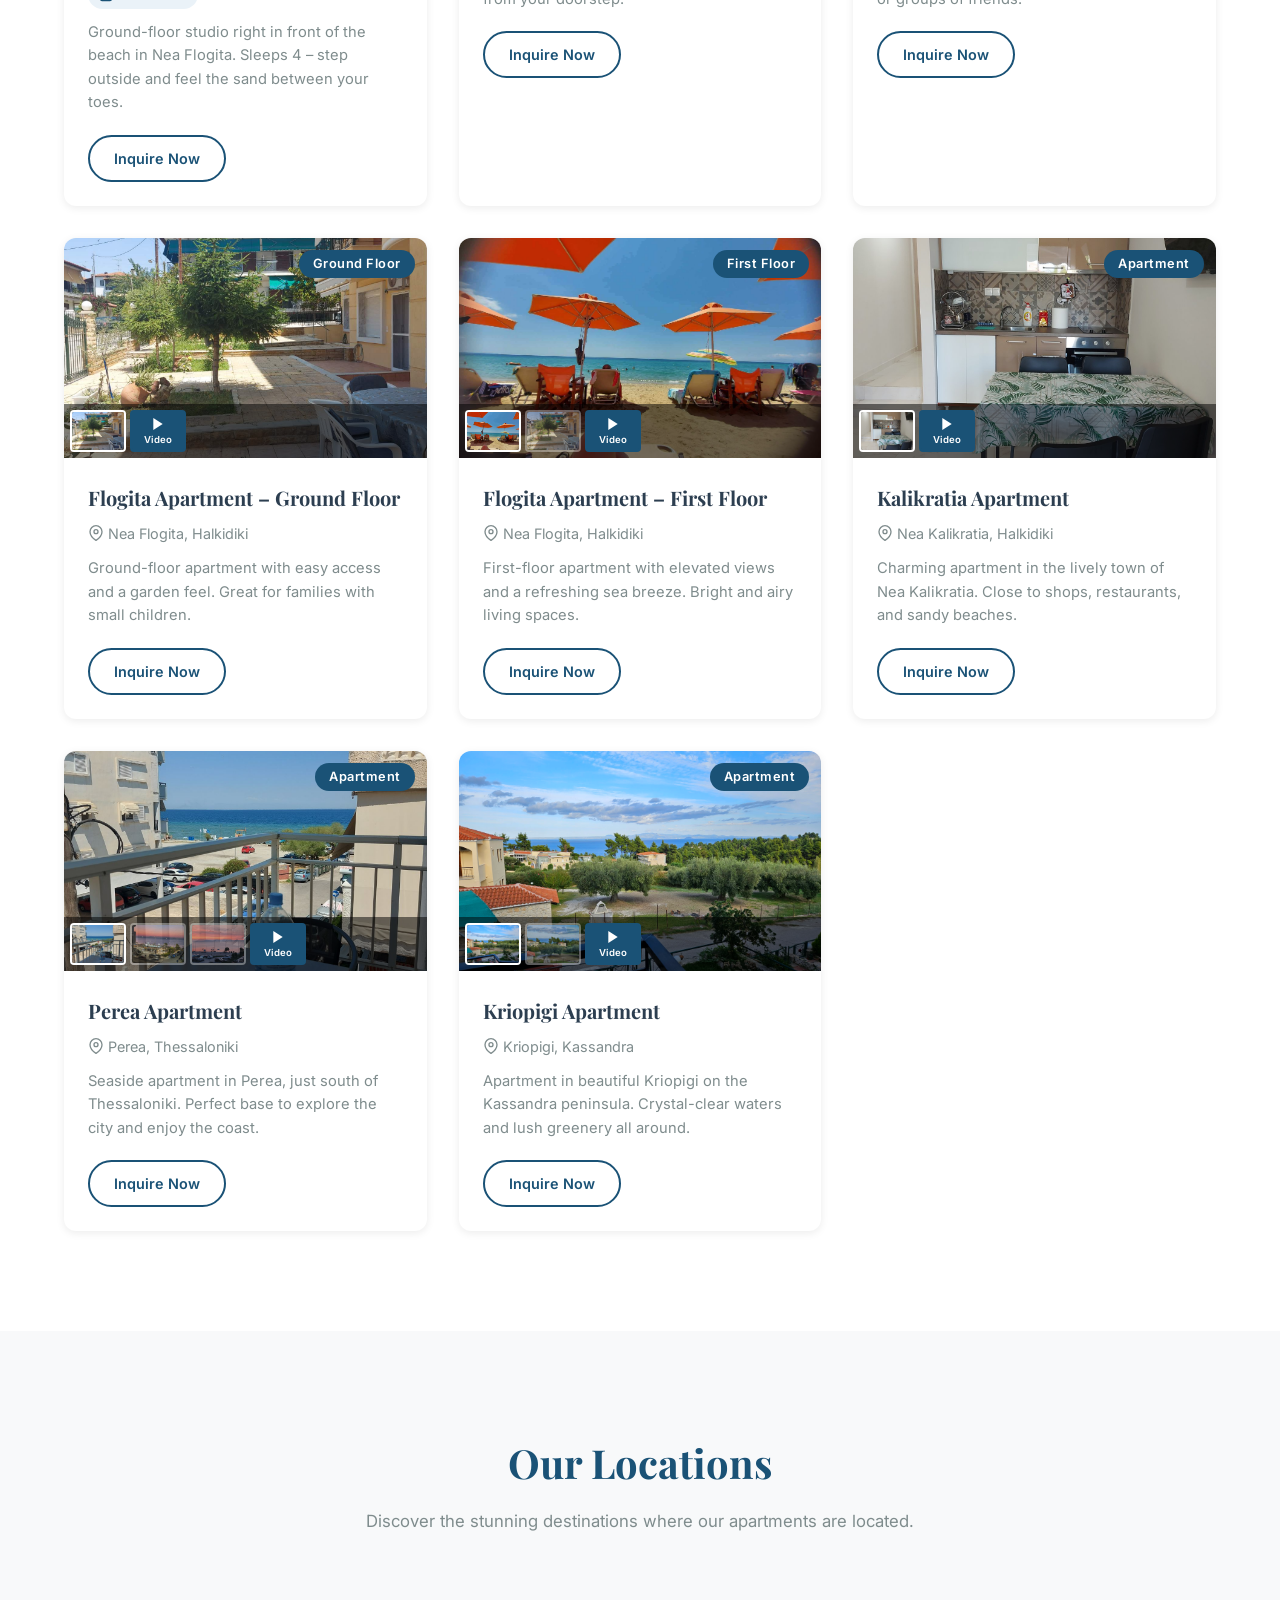
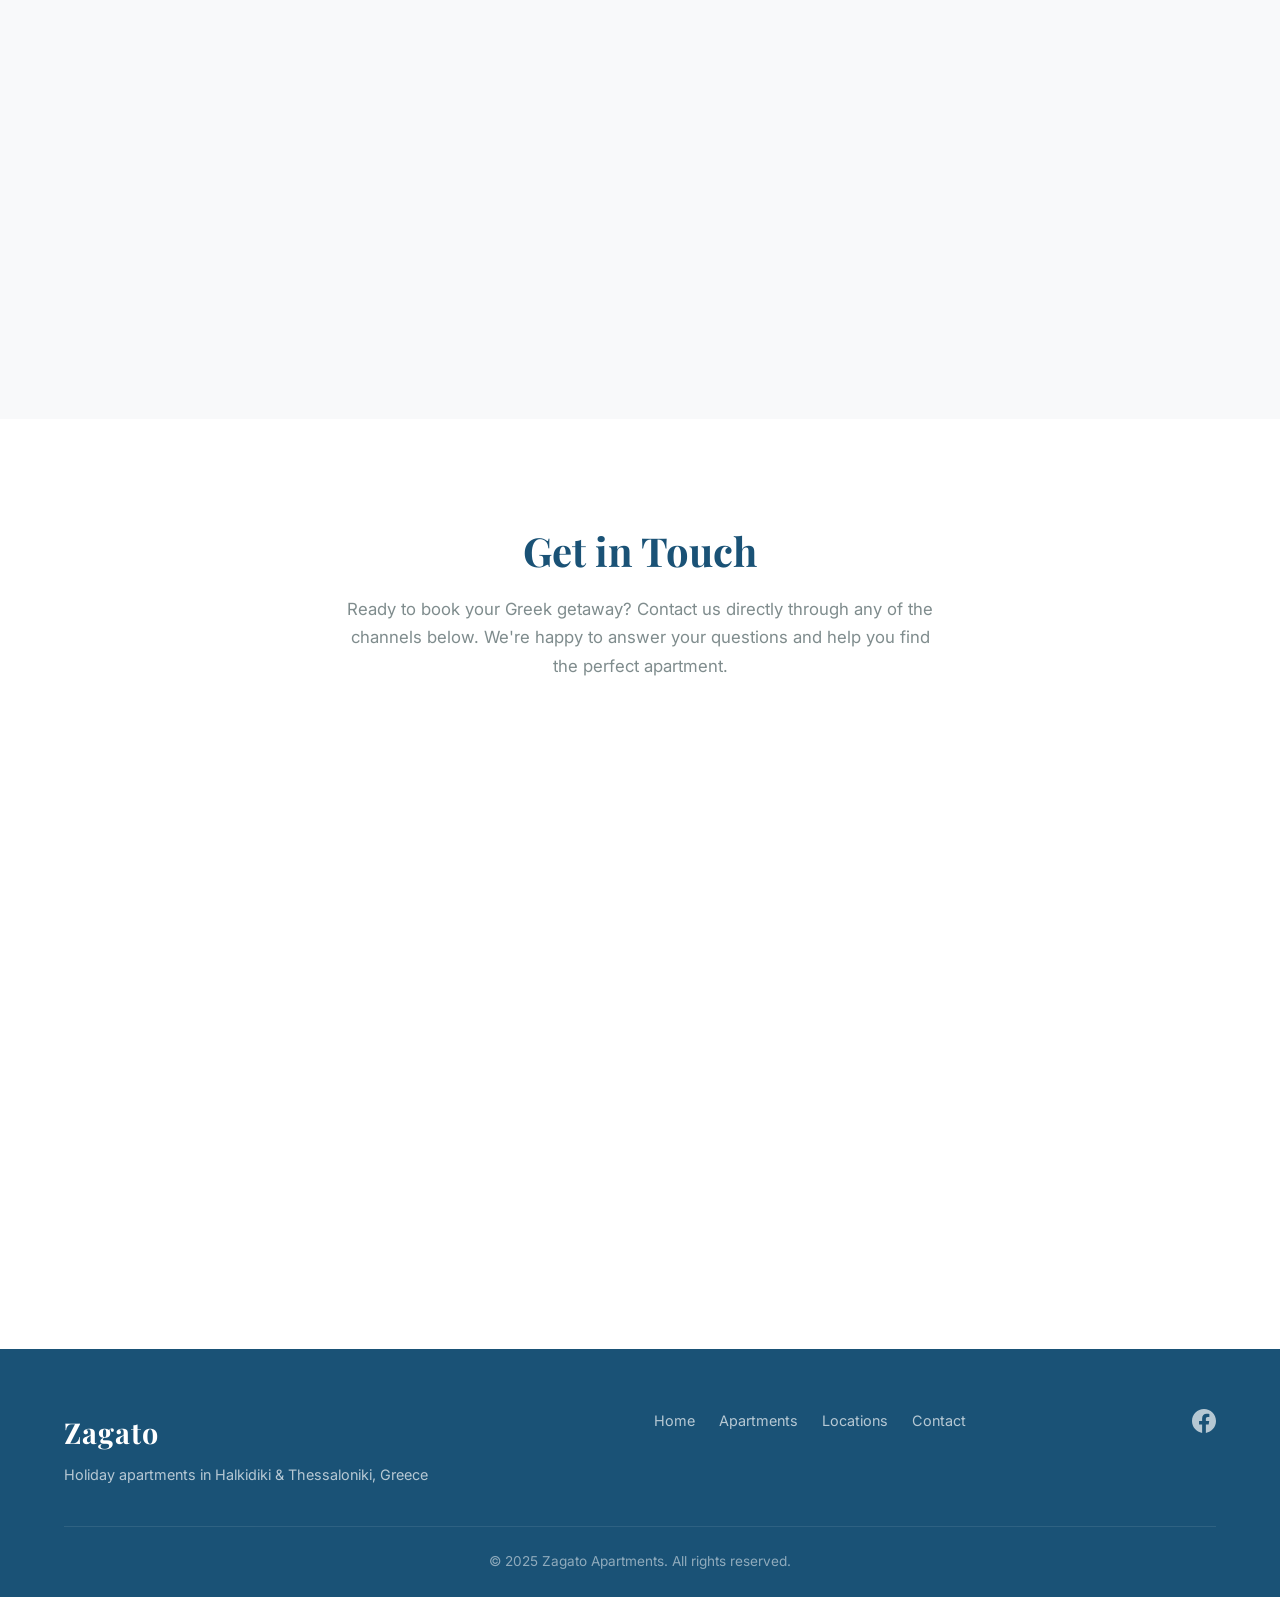
==== commit a078c248: "fix za kriopigi fix za kriopigi" ====
--- a/index.html
+++ b/index.html
@@ -326,15 +326,24 @@
                 </div>
             </div>
 
-            <div class="apartment-card">
-                <div class="card-image" id="kriopigi">
-                    <img src="images/Kriopigi%20apartment/12e9dc19-cd52-498c-8d1e-17c53bb4b108.jpg" alt="Kriopigi Apartment" loading="lazy">
+            <div class="apartment-card" id="kriopigi">
+                <div class="card-gallery">
+                    <div class="gallery-main">
+                        <img src="images/Kriopigi%20apartment/12e9dc19-cd52-498c-8d1e-17c53bb4b108.jpg" alt="Kriopigi Apartment" loading="lazy">
+                    </div>
                     <div class="gallery-thumbs">
                         <img src="images/Kriopigi%20apartment/12e9dc19-cd52-498c-8d1e-17c53bb4b108.jpg" alt="Kriopigi sea view" class="thumb active" onclick="switchImage(this, 'kriopigi')">
                         <img src="images/Kriopigi%20apartment/ac2b744a-7114-4101-b94a-043071dc987e.jpg" alt="Kriopigi panorama" class="thumb" onclick="switchImage(this, 'kriopigi')">
-                        <div class="thumb video-thumb" onclick="playVideo(this, 'kriopigi', 'images/Kriopigi%20apartment/78278aff-7176-45b1-8785-b038a877a2b0.mp4')">
-                            <svg viewBox="0 0 24 24" fill="white" width="20" height="20"><polygon points="5,3 19,12 5,21"/></svg>
-                        </div>
+                        <button class="thumb thumb-video" onclick="openVideo('kriopigi')">
+                            <svg viewBox="0 0 24 24" fill="currentColor" width="24" height="24"><polygon points="5 3 19 12 5 21 5 3"/></svg>
+                            <span data-i18n="video">Video</span>
+                        </button>
+                    </div>
+                    <div class="video-overlay" id="kriopigi-video" style="display:none;">
+                        <button class="video-close" onclick="closeVideo('kriopigi')">&times;</button>
+                        <video controls>
+                            <source src="images/Kriopigi%20apartment/78278aff-7176-45b1-8785-b038a877a2b0.mp4" type="video/mp4">
+                        </video>
                     </div>
                     <span class="card-badge" data-i18n="badge_apartment">Apartment</span>
                 </div>
--- a/style.css
+++ b/style.css
@@ -401,10 +401,22 @@
     opacity: 0.7;
 }
 
-.card-image img {
+.card-image > img {
     width: 100%;
     height: 100%;
     object-fit: cover;
+    position: absolute;
+    top: 0;
+    left: 0;
+}
+
+.card-image > video {
+    width: 100%;
+    height: 100%;
+    object-fit: cover;
+    position: absolute;
+    top: 0;
+    left: 0;
 }
 
 /* ===== Card Gallery ===== */
@@ -425,22 +437,28 @@
 }
 
 .gallery-thumbs {
+    position: absolute;
+    bottom: 0;
+    left: 0;
+    right: 0;
     display: flex;
     gap: 4px;
     padding: 6px;
-    background: #f0f0f0;
+    background: rgba(0,0,0,0.5);
     overflow-x: auto;
     scrollbar-width: thin;
+    z-index: 2;
 }
 
 .thumb {
     width: 56px;
     height: 42px;
+    min-width: 56px;
     border-radius: 4px;
     cursor: pointer;
     object-fit: cover;
-    border: 2px solid transparent;
-    opacity: 0.6;
+    border: 2px solid rgba(255,255,255,0.5);
+    opacity: 0.7;
     transition: all 0.2s ease;
     background: none;
     padding: 0;
@@ -448,7 +466,7 @@
 
 .thumb:hover, .thumb.active {
     opacity: 1;
-    border-color: var(--color-primary);
+    border-color: #fff;
 }
 
 .thumb-video {
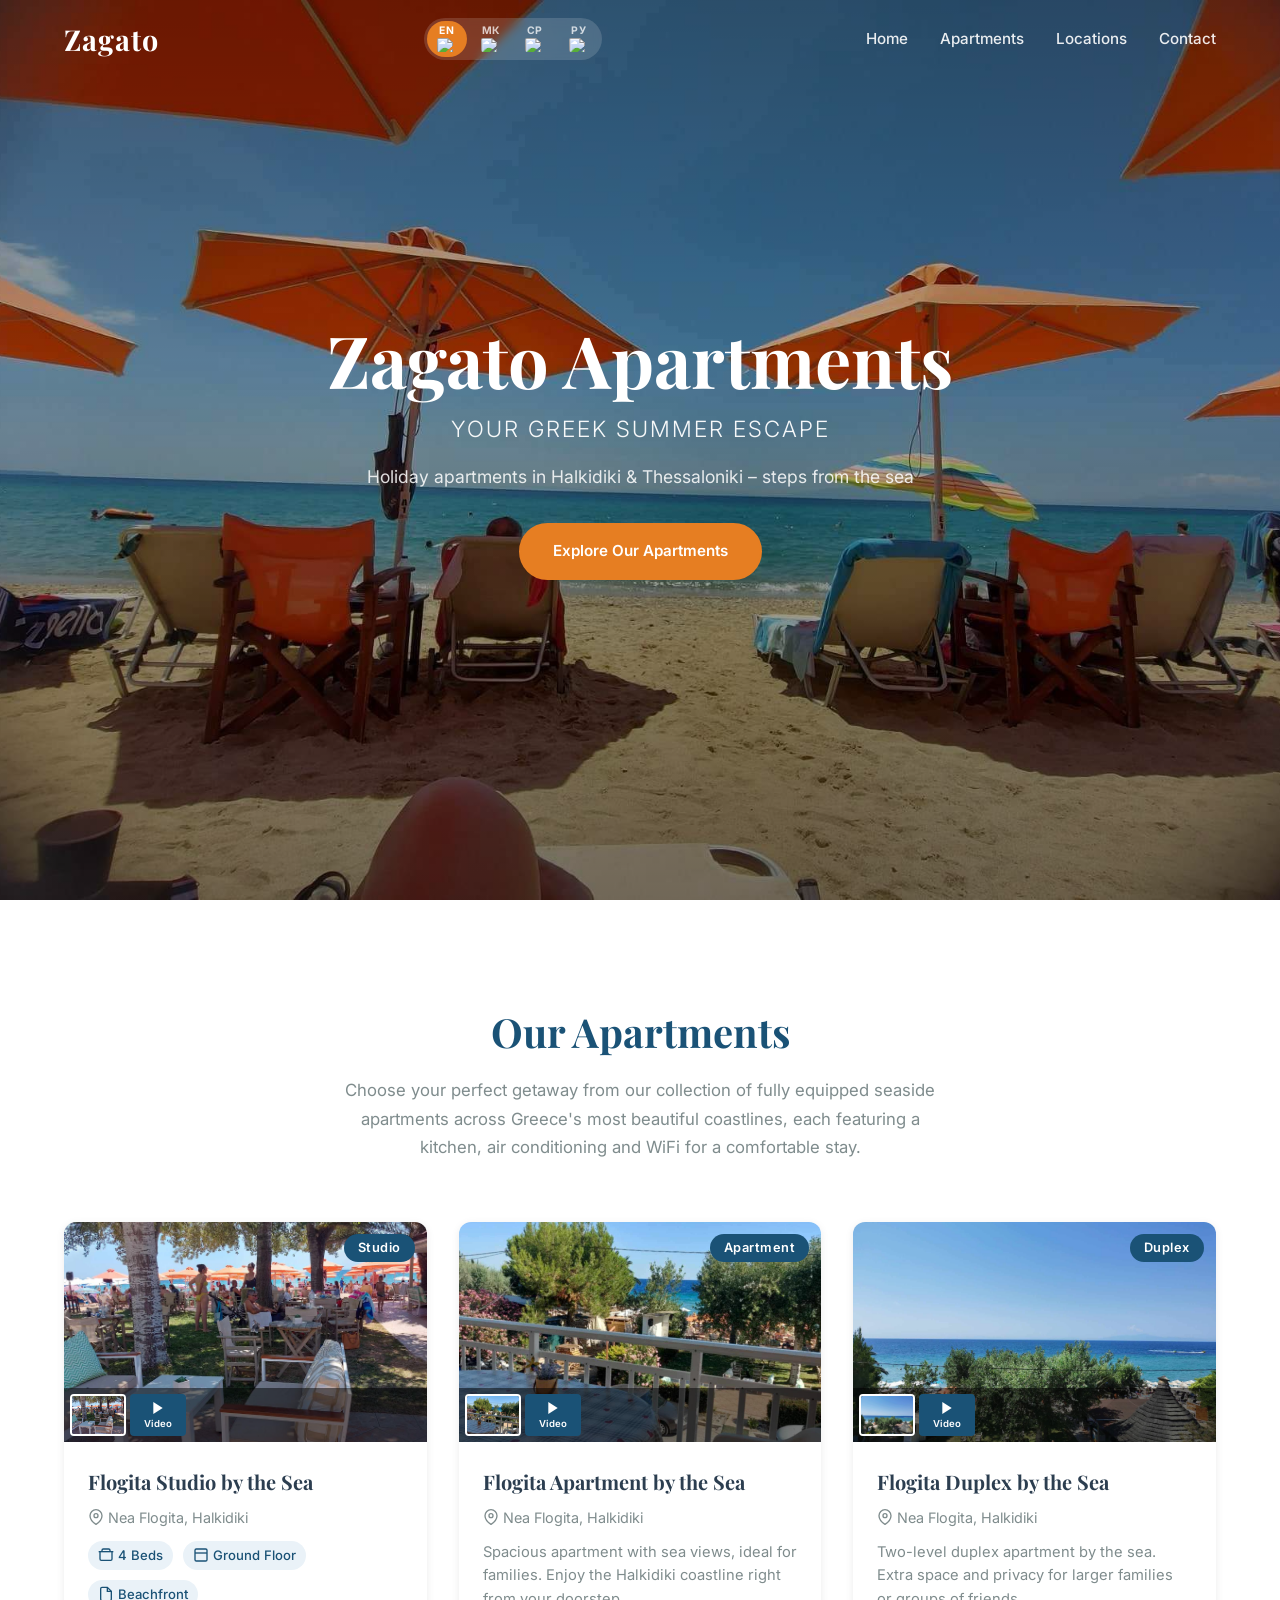
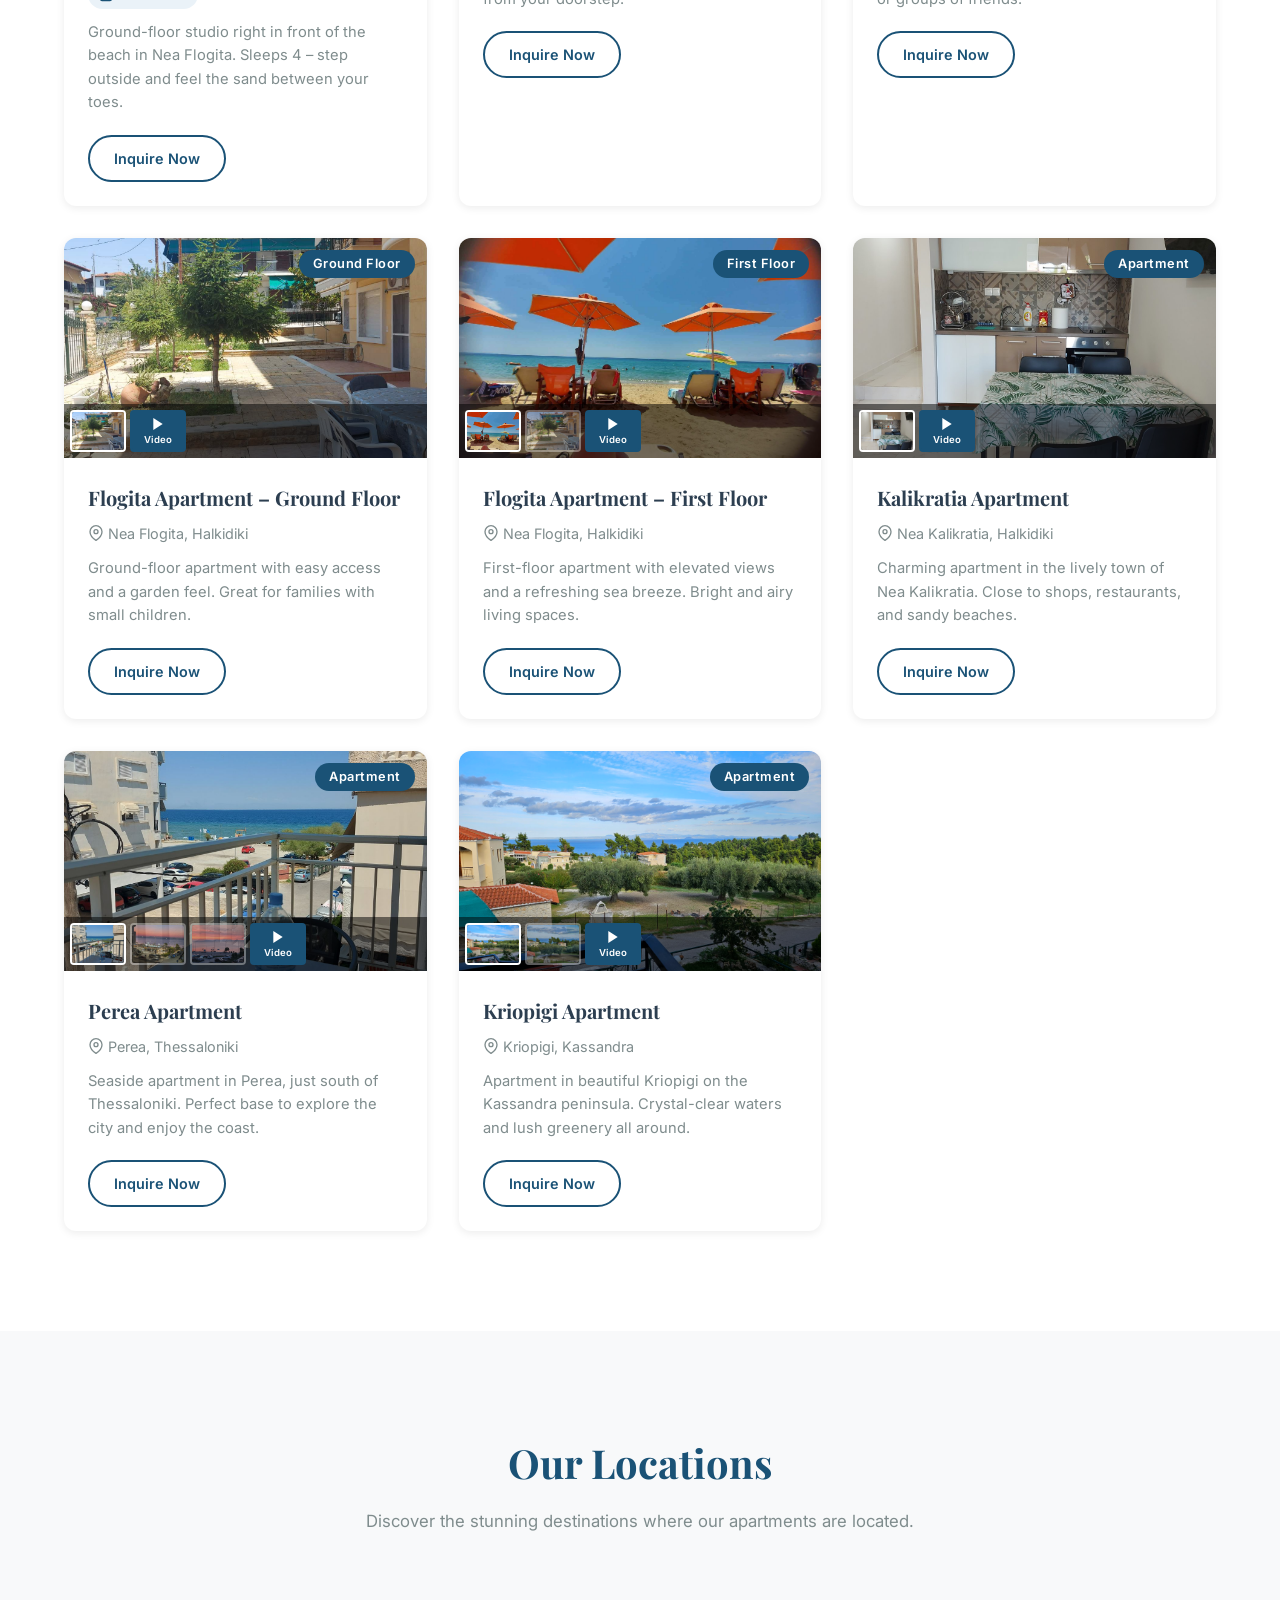
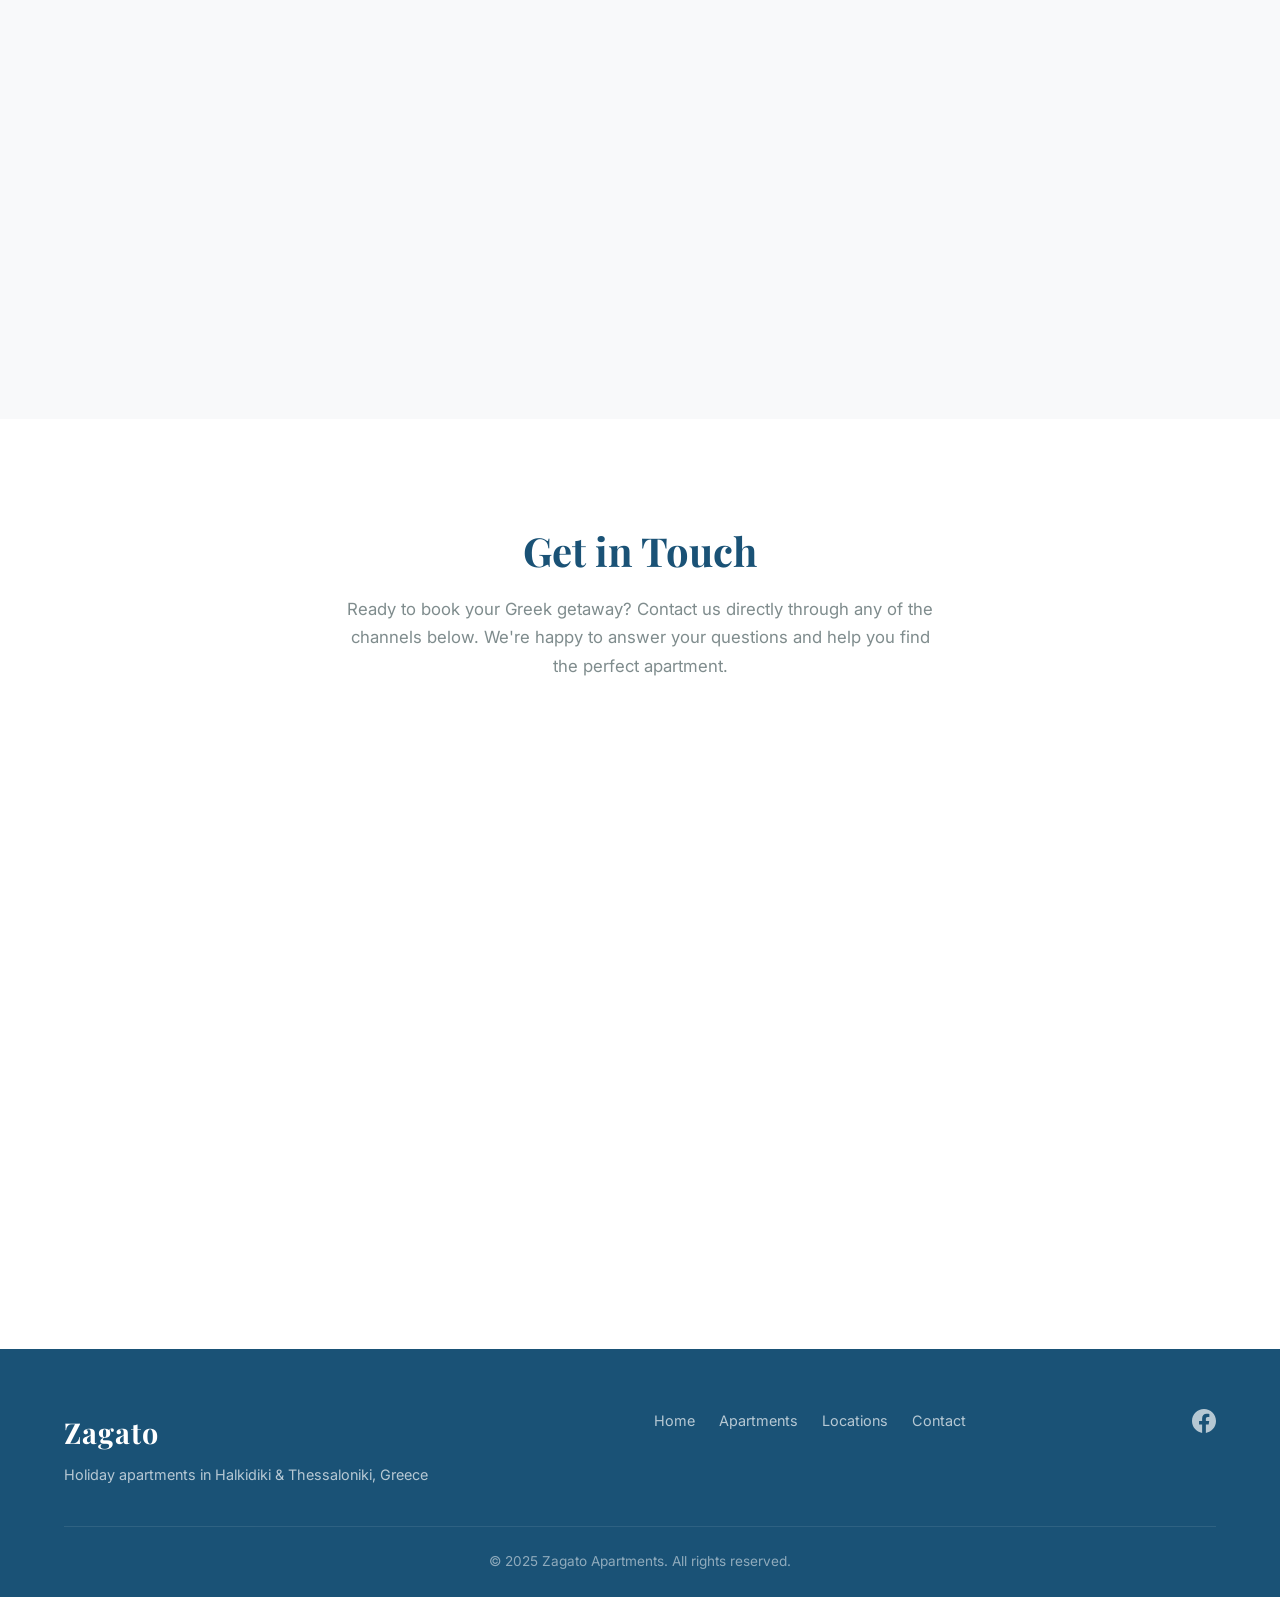
==== commit 927ba533: "photo slide slide na photo" ====
--- a/index.html
+++ b/index.html
@@ -104,7 +104,17 @@
 </nav>
 
 <!-- Hero Section -->
-<header class="hero" id="home" style="background-image: url('images/hero/hero-beach.jpg');">
+<header class="hero" id="home">
+    <div class="hero-slideshow">
+        <img src="images/hero/hero-beach.jpg" class="hero-slide active" alt="">
+        <img src="images/Flogita%20studio%20by%20the%20sea/flogita-studio-lounge.jpg" class="hero-slide" alt="">
+        <img src="images/Flogita%20Apartment%20by%20the%20sea/Tarasa_sredina_pogled.jpg" class="hero-slide" alt="">
+        <img src="images/Flogita%20Duplex%20by%20the%20sea/Pogled_tarasa_gore.jpeg" class="hero-slide" alt="">
+        <img src="images/Kalikratia%20apartment/viber_image_2024-07-08_08-10-12-104.jpg" class="hero-slide" alt="">
+        <img src="images/Peraia%20apartment/terasa2.jpg" class="hero-slide" alt="">
+        <img src="images/Kriopigi%20apartment/12e9dc19-cd52-498c-8d1e-17c53bb4b108.jpg" class="hero-slide" alt="">
+        <img src="images/Kriopigi%20apartment/ac2b744a-7114-4101-b94a-043071dc987e.jpg" class="hero-slide" alt="">
+    </div>
     <div class="hero-overlay"></div>
     <div class="hero-content">
         <h1 data-i18n="hero_title">Zagato Apartments</h1>
--- a/style.css
+++ b/style.css
@@ -232,22 +232,28 @@
     align-items: center;
     justify-content: center;
     text-align: center;
-    background: linear-gradient(135deg, #1a5276 0%, #2980b9 50%, #1abc9c 100%);
-    background-size: cover;
-    background-position: center;
-    background-repeat: no-repeat;
+    background: #1a5276;
     overflow: hidden;
 }
 
-.hero[style*="background-image"] {
-    background-blend-mode: normal;
-}
-
-.hero::before {
-    content: '';
+.hero-slideshow {
     position: absolute;
     inset: 0;
-    background: none;
+    z-index: 0;
+}
+
+.hero-slide {
+    position: absolute;
+    inset: 0;
+    width: 100%;
+    height: 100%;
+    object-fit: cover;
+    opacity: 0;
+    transition: opacity 1.5s ease-in-out;
+}
+
+.hero-slide.active {
+    opacity: 1;
 }
 
 .hero-overlay {
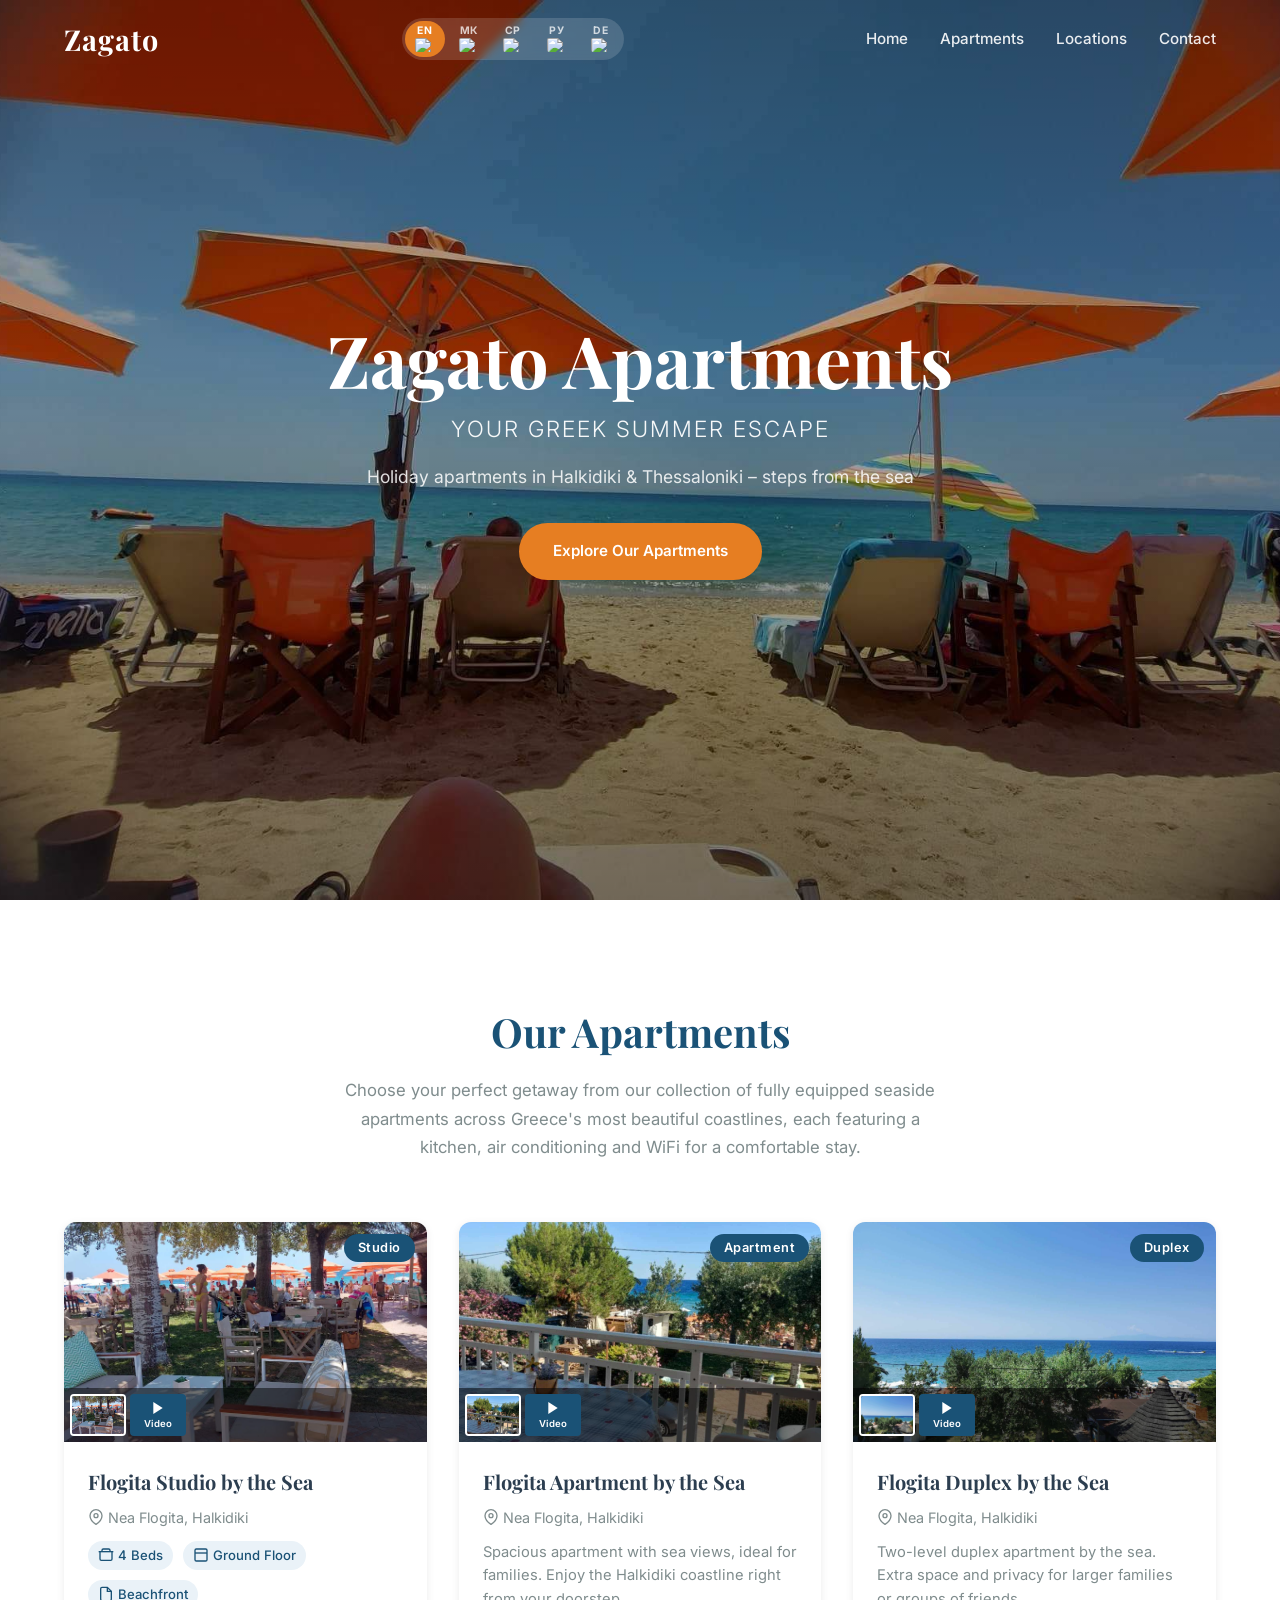
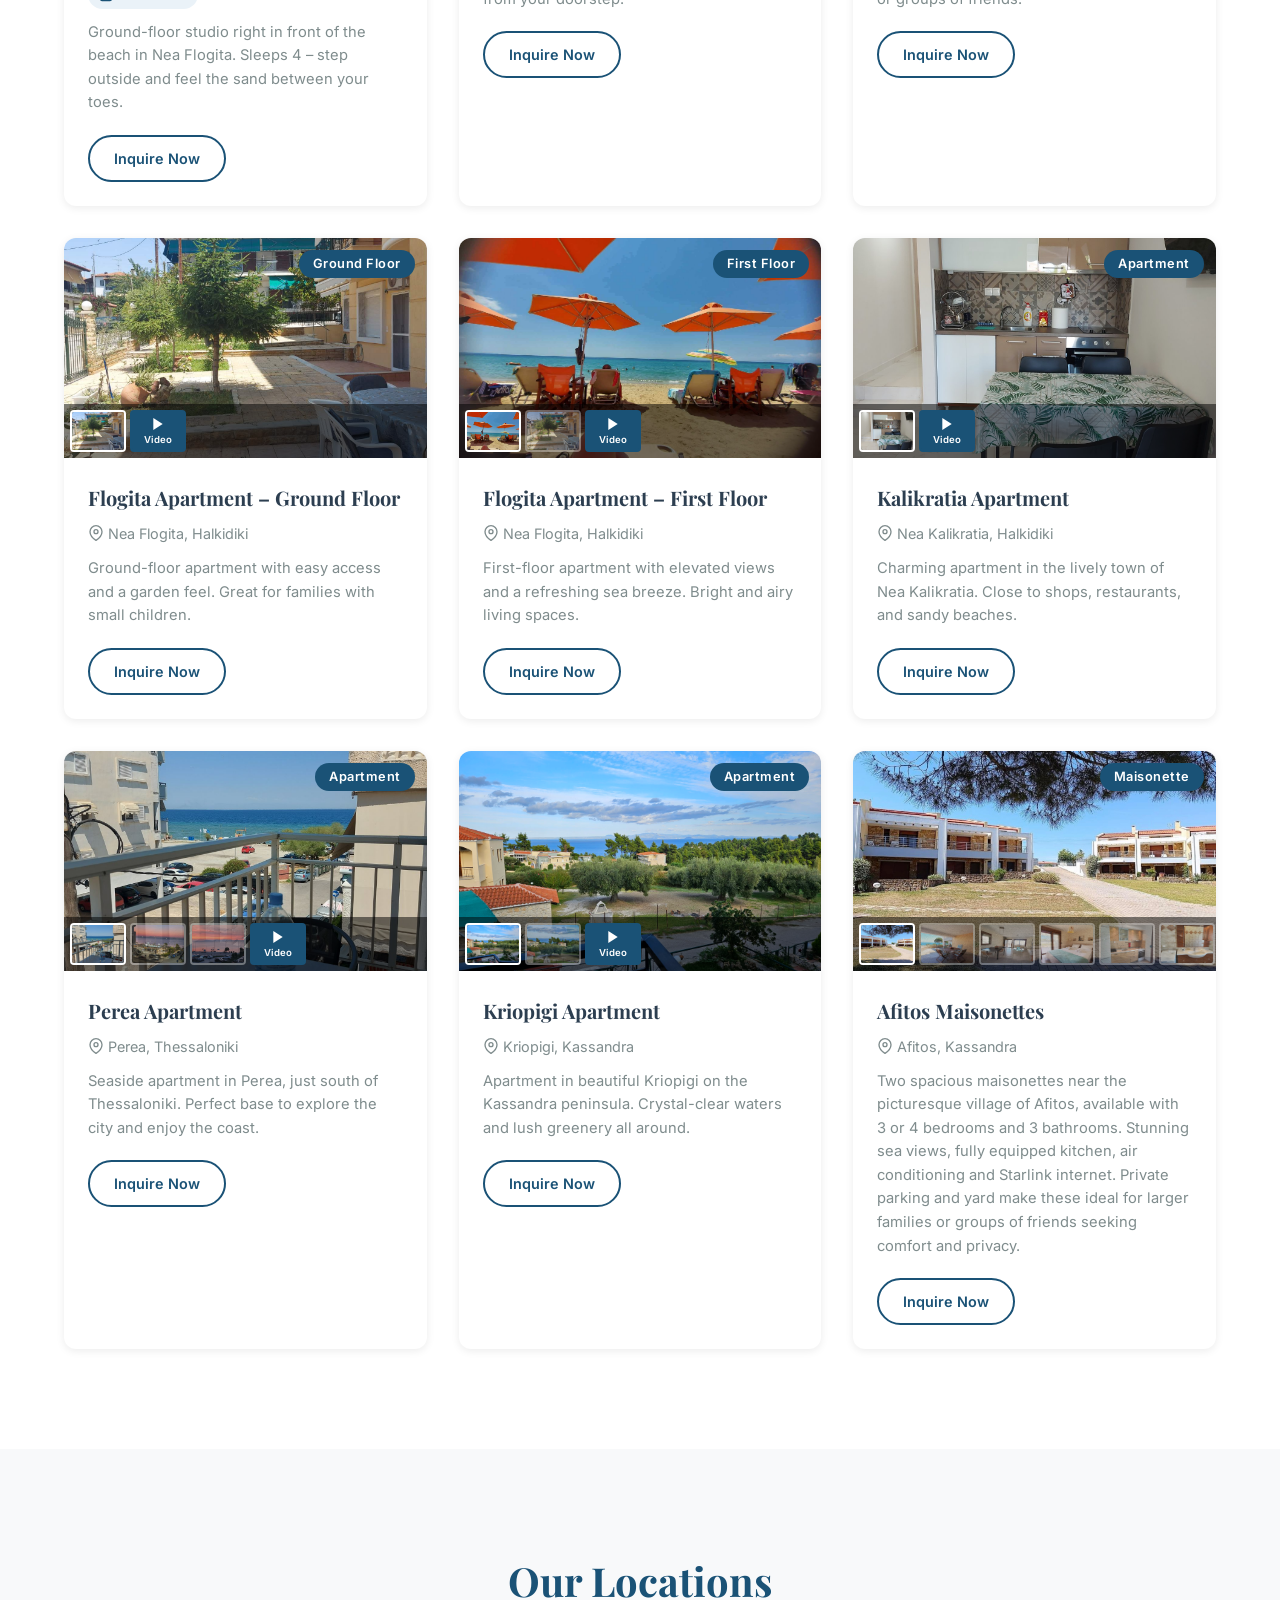
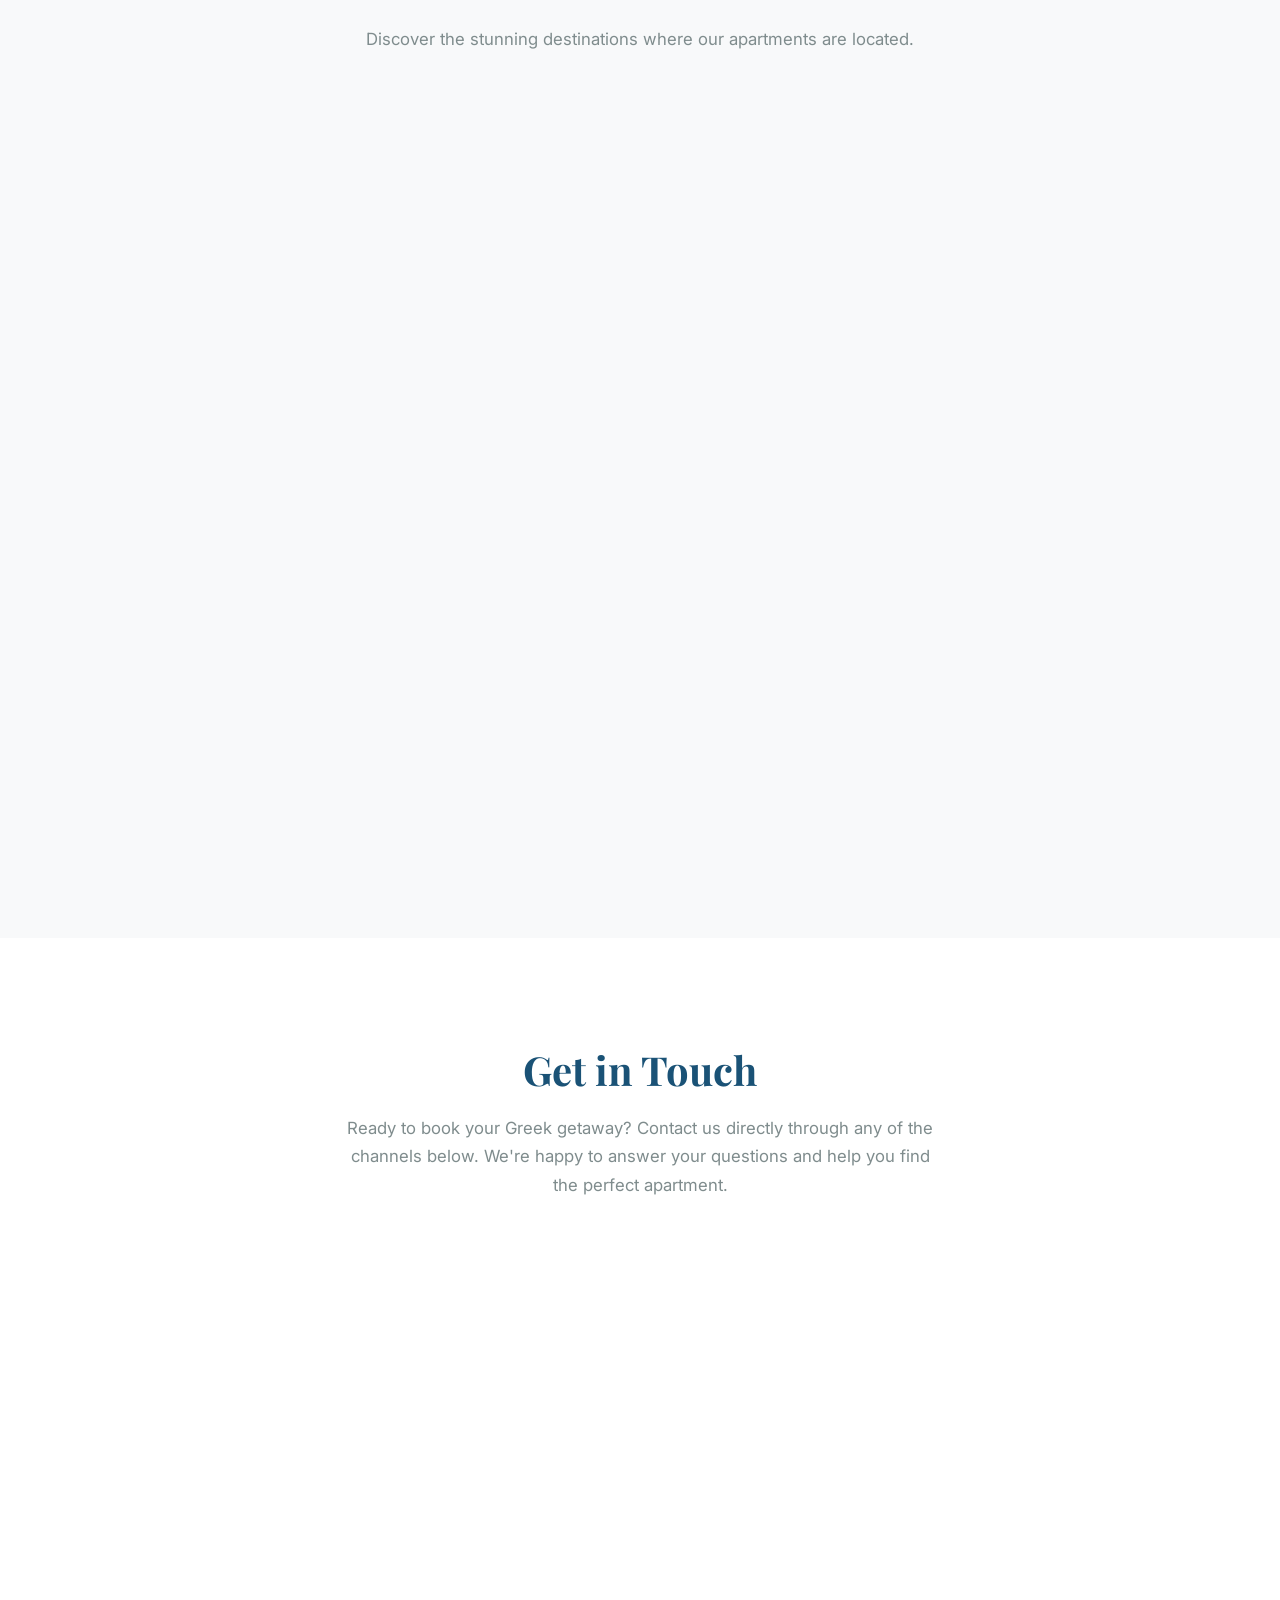
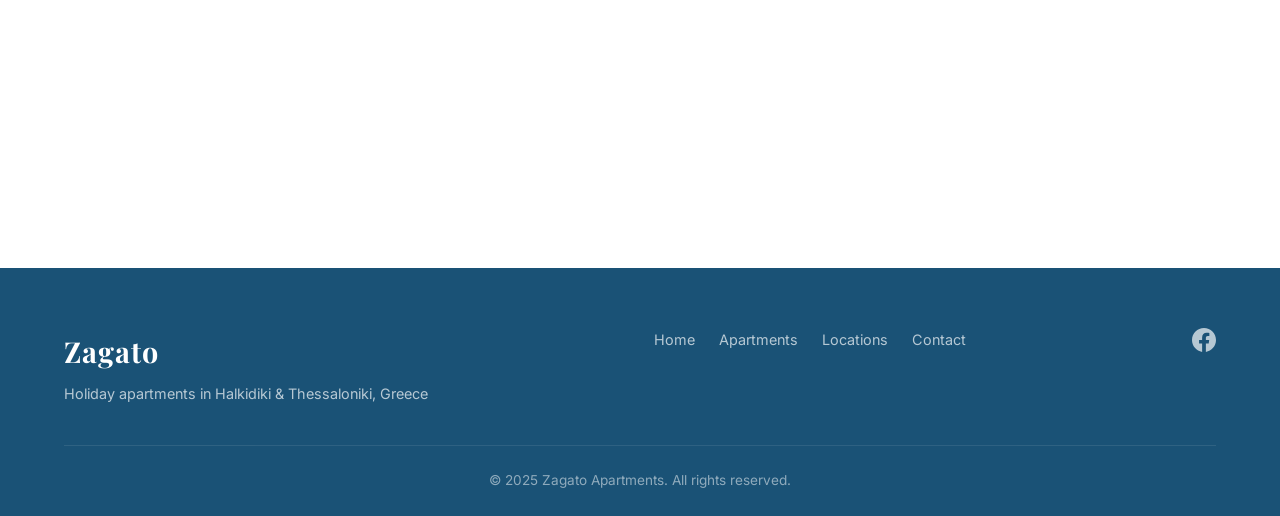
==== commit 08654896: "Add German language and lightbox photo viewer" ====
--- a/index.html
+++ b/index.html
@@ -4,8 +4,8 @@
     <meta charset="UTF-8">
     <meta name="viewport" content="width=device-width, initial-scale=1.0">
     <title>Zagato Apartments – Holiday Rentals in Greece</title>
-    <meta name="description" content="Zagato Apartments – Beautiful holiday apartments for rent in Halkidiki and Thessaloniki, Greece. Beachside studios, apartments and duplexes in Nea Flogita, Kalikratia, Perea and Kriopigi.">
-    <meta name="keywords" content="Zagato apartments, Greece apartments, Halkidiki rental, Nea Flogita apartments, Kalikratia apartment, Perea apartment, Peraia apartment, Kriopigi apartment, Thessaloniki holiday, beach apartment Greece, summer vacation Greece, Greece beach rental, holiday apartment Halkidiki, seaside apartment Greece, cheap apartments Greece, family apartment Halkidiki, Kassandra apartments, Flogita studio, Flogita duplex, apartment near beach Greece, vacation rental Thessaloniki, apartmani Grcija, apartmani Halkidiki, apartmani Флогита, летување Грција, апартмани на море Грција, смештај Халкидики, изнајмување апартмани Грција, апартмани Нова Флогита, апартмани Каликратија, апартмани Переа, апартмани Криопиги, евтини апартмани Грција, одмор Халкидики, апартмани Касандра, apartmani Grčka, apartmani Halkidiki, letovanje Halkidiki, smeštaj na moru Grčka, apartmani na moru Grčka, iznajmljivanje apartmana Grčka, apartmani Nova Flogita, apartmani Kalikratija, apartmani Perea, apartmani Kriopigi, jeftini apartmani Grčka, odmor Halkidiki, apartmani Kasandra, апартмани Грчка, летовање Халкидики, смештај на мору Грчка, апартмани Нова Флогита, квартиры Греция, Халкидики аренда, апартаменты у моря, аренда квартир Греция, апартаменты Халкидики, отдых Греция, апартаменты Салоники, снять квартиру Греция, Кассандра апартаменты, Флогита апартаменты, Каликратия апартаменты, Переа апартаменты, Криопиги апартаменты">
+    <meta name="description" content="Zagato Apartments – Beautiful holiday apartments for rent in Halkidiki and Thessaloniki, Greece. Beachside studios, apartments and duplexes in Nea Flogita, Kalikratia, Perea, Kriopigi and Afitos.">
+    <meta name="keywords" content="Zagato apartments, Greece apartments, Halkidiki rental, Nea Flogita apartments, Kalikratia apartment, Perea apartment, Peraia apartment, Kriopigi apartment, Afitos maisonettes, Afytos apartments, Thessaloniki holiday, beach apartment Greece, summer vacation Greece, Greece beach rental, holiday apartment Halkidiki, seaside apartment Greece, cheap apartments Greece, family apartment Halkidiki, Kassandra apartments, Flogita studio, Flogita duplex, apartment near beach Greece, vacation rental Thessaloniki, maisonette Halkidiki, sea view apartment Kassandra, apartmani Grcija, apartmani Halkidiki, apartmani Флогита, летување Грција, апартмани на море Грција, смештај Халкидики, изнајмување апартмани Грција, апартмани Нова Флогита, апартмани Каликратија, апартмани Переа, апартмани Криопиги, апартмани Афитос, мезонети Афитос, евтини апартмани Грција, одмор Халкидики, апартмани Касандра, apartmani Grčka, apartmani Halkidiki, letovanje Halkidiki, smeštaj na moru Grčka, apartmani na moru Grčka, iznajmljivanje apartmana Grčka, apartmani Nova Flogita, apartmani Kalikratija, apartmani Perea, apartmani Kriopigi, apartmani Afitos, mezoneti Afitos, jeftini apartmani Grčka, odmor Halkidiki, apartmani Kasandra, апартмани Грчка, летовање Халкидики, смештај на мору Грчка, апартмани Нова Флогита, квартиры Греция, Халкидики аренда, апартаменты у моря, аренда квартир Греция, апартаменты Халкидики, отдых Греция, апартаменты Салоники, снять квартиру Греция, Кассандра апартаменты, Флогита апартаменты, Каликратия апартаменты, Переа апартаменты, Криопиги апартаменты, Афитос апартаменты, мезонеты Афитос">
     <meta name="author" content="Zagato Apartments">
     <meta name="robots" content="index, follow">
     <link rel="canonical" href="https://zagato-apartments.vercel.app/">
@@ -21,7 +21,7 @@
     <meta property="og:type" content="website">
     <meta property="og:site_name" content="Zagato Apartments">
     <meta property="og:title" content="Zagato Apartments – Holiday Rentals in Halkidiki & Thessaloniki, Greece">
-    <meta property="og:description" content="Beautiful beachside apartments for rent in Nea Flogita, Kalikratia, Perea and Kriopigi. Fully equipped with kitchen, AC and WiFi.">
+    <meta property="og:description" content="Beautiful beachside apartments for rent in Nea Flogita, Kalikratia, Perea, Kriopigi and Afitos. Fully equipped with kitchen, AC and WiFi.">
     <meta property="og:image" content="https://zagato-apartments.vercel.app/images/hero/hero-beach.jpg">
     <meta property="og:url" content="https://zagato-apartments.vercel.app/">
     <meta property="og:locale" content="en_US">
@@ -89,6 +89,7 @@
                 <button class="lang-btn" onclick="setLang('mk')"><span class="lang-code">МК</span><img class="lang-flag" src="https://flagcdn.com/w40/mk.png" alt="Македонски"></button>
                 <button class="lang-btn" onclick="setLang('sr')"><span class="lang-code">СР</span><img class="lang-flag" src="https://flagcdn.com/w40/rs.png" alt="Српски"></button>
                 <button class="lang-btn" onclick="setLang('ru')"><span class="lang-code">РУ</span><img class="lang-flag" src="https://flagcdn.com/w40/ru.png" alt="Русский"></button>
+                <button class="lang-btn" onclick="setLang('de')"><span class="lang-code">DE</span><img class="lang-flag" src="https://flagcdn.com/w40/de.png" alt="Deutsch"></button>
             </div>
             <button class="nav-toggle" id="navToggle" aria-label="Toggle menu">
                 <span></span><span></span><span></span>
@@ -114,6 +115,8 @@
         <img src="images/Peraia%20apartment/terasa2.jpg" class="hero-slide" alt="">
         <img src="images/Kriopigi%20apartment/12e9dc19-cd52-498c-8d1e-17c53bb4b108.jpg" class="hero-slide" alt="">
         <img src="images/Kriopigi%20apartment/ac2b744a-7114-4101-b94a-043071dc987e.jpg" class="hero-slide" alt="">
+        <img src="images/Afitos%20Maisonettes/dvor_pogled.jpg" class="hero-slide" alt="">
+        <img src="images/Afitos%20Maisonettes/nadvor.jpg" class="hero-slide" alt="">
     </div>
     <div class="hero-overlay"></div>
     <div class="hero-content">
@@ -361,6 +364,30 @@
                     <h3 data-i18n="kriopigi_name">Kriopigi Apartment</h3>
                     <p class="card-location"><svg viewBox="0 0 24 24" fill="none" stroke="currentColor" stroke-width="2" width="16" height="16"><path d="M21 10c0 7-9 13-9 13s-9-6-9-13a9 9 0 0 1 18 0z"/><circle cx="12" cy="10" r="3"/></svg> <span data-i18n="kriopigi_location">Kriopigi, Kassandra</span></p>
                     <p class="card-description" data-i18n="kriopigi_desc">Apartment in beautiful Kriopigi on the Kassandra peninsula. Crystal-clear waters and lush greenery all around.</p>
+                    <a href="#contact" class="btn btn-outline" data-i18n="btn_inquire">Inquire Now</a>
+                </div>
+            </div>
+
+            <div class="apartment-card" id="afitos">
+                <div class="card-gallery">
+                    <div class="gallery-main">
+                        <img src="images/Afitos%20Maisonettes/nadvor.jpg" alt="Afitos Maisonettes" loading="lazy">
+                    </div>
+                    <div class="gallery-thumbs">
+                        <img src="images/Afitos%20Maisonettes/nadvor.jpg" alt="Afitos exterior" class="thumb active" onclick="switchImage(this, 'afitos')">
+                        <img src="images/Afitos%20Maisonettes/dvor_pogled.jpg" alt="Afitos sea view" class="thumb" onclick="switchImage(this, 'afitos')">
+                        <img src="images/Afitos%20Maisonettes/dnevna.jpg" alt="Afitos living room" class="thumb" onclick="switchImage(this, 'afitos')">
+                        <img src="images/Afitos%20Maisonettes/spalna1.jpg" alt="Afitos bedroom" class="thumb" onclick="switchImage(this, 'afitos')">
+                        <img src="images/Afitos%20Maisonettes/kujna2.jpg" alt="Afitos kitchen" class="thumb" onclick="switchImage(this, 'afitos')">
+                        <img src="images/Afitos%20Maisonettes/banja1.jpg" alt="Afitos bathroom" class="thumb" onclick="switchImage(this, 'afitos')">
+                        <img src="images/Afitos%20Maisonettes/dvor.jpg" alt="Afitos yard" class="thumb" onclick="switchImage(this, 'afitos')">
+                    </div>
+                    <span class="card-badge" data-i18n="badge_maisonette">Maisonette</span>
+                </div>
+                <div class="card-body">
+                    <h3 data-i18n="afitos_name">Afitos Maisonettes</h3>
+                    <p class="card-location"><svg viewBox="0 0 24 24" fill="none" stroke="currentColor" stroke-width="2" width="16" height="16"><path d="M21 10c0 7-9 13-9 13s-9-6-9-13a9 9 0 0 1 18 0z"/><circle cx="12" cy="10" r="3"/></svg> <span data-i18n="afitos_location">Afitos, Kassandra</span></p>
+                    <p class="card-description" data-i18n="afitos_desc">Two spacious maisonettes near the picturesque village of Afitos, available with 3 or 4 bedrooms and 3 bathrooms. Stunning sea views, fully equipped kitchen, air conditioning and Starlink internet. Private parking and yard make these ideal for larger families or groups of friends seeking comfort and privacy.</p>
                     <a href="#contact" class="btn btn-outline" data-i18n="btn_inquire">Inquire Now</a>
                 </div>
             </div>
@@ -403,6 +430,13 @@
                 <h3 data-i18n="loc_kriopigi">Kriopigi</h3>
                 <p data-i18n="loc_kriopigi_desc">A gem on the Kassandra peninsula known for its crystal-clear waters, pine forests, and scenic beaches. One of Halkidiki's most beloved destinations.</p>
             </div>
+            <div class="location-card">
+                <div class="location-icon">
+                    <svg viewBox="0 0 24 24" fill="none" stroke="currentColor" stroke-width="1.5" width="40" height="40"><path d="M17.657 16.657 13.414 20.9a2 2 0 0 1-2.827 0l-4.244-4.243a8 8 0 1 1 11.314 0z"/><circle cx="12" cy="11" r="3"/></svg>
+                </div>
+                <h3 data-i18n="loc_afitos">Afitos</h3>
+                <p data-i18n="loc_afitos_desc">One of the most picturesque traditional villages on the Kassandra peninsula, perched on a cliff with breathtaking views of the Toroneos Gulf. Famous for its stone architecture, narrow streets and charming tavernas.</p>
+            </div>
         </div>
     </div>
 </section>
@@ -479,6 +513,15 @@
     </div>
 </footer>
 
+<!-- Lightbox -->
+<div class="lightbox" id="lightbox" style="display:none;" role="dialog" aria-modal="true">
+    <button class="lightbox-close" id="lightboxClose" aria-label="Close">&times;</button>
+    <button class="lightbox-nav lightbox-prev" id="lightboxPrev" aria-label="Previous">&#10094;</button>
+    <button class="lightbox-nav lightbox-next" id="lightboxNext" aria-label="Next">&#10095;</button>
+    <div class="lightbox-stage" id="lightboxStage"></div>
+    <div class="lightbox-thumbs" id="lightboxThumbs"></div>
+</div>
+
 <script src="translations.js"></script>
 <script src="script.js"></script>
 </body>
--- a/style.css
+++ b/style.css
@@ -841,3 +841,183 @@
         grid-template-columns: 1fr;
     }
 }
+
+/* ===== Lightbox ===== */
+.gallery-main img {
+    cursor: zoom-in;
+}
+
+.lightbox {
+    position: fixed;
+    inset: 0;
+    background: rgba(0, 0, 0, 0.95);
+    z-index: 10000;
+    display: flex;
+    flex-direction: column;
+    justify-content: center;
+    align-items: center;
+    padding: 60px 20px 20px;
+}
+
+.lightbox-stage {
+    flex: 1;
+    width: 100%;
+    max-width: 1400px;
+    display: flex;
+    align-items: center;
+    justify-content: center;
+    overflow: hidden;
+    position: relative;
+}
+
+.lightbox-stage img,
+.lightbox-stage video {
+    max-width: 100%;
+    max-height: 100%;
+    object-fit: contain;
+    border-radius: 8px;
+    box-shadow: 0 10px 50px rgba(0, 0, 0, 0.5);
+    animation: lightboxFade 0.4s ease;
+}
+
+@keyframes lightboxFade {
+    from { opacity: 0; transform: scale(0.97); }
+    to { opacity: 1; transform: scale(1); }
+}
+
+.lightbox-close {
+    position: absolute;
+    top: 16px;
+    right: 20px;
+    background: rgba(255, 255, 255, 0.1);
+    border: none;
+    color: #fff;
+    width: 44px;
+    height: 44px;
+    border-radius: 50%;
+    font-size: 28px;
+    line-height: 1;
+    cursor: pointer;
+    transition: all var(--transition);
+    z-index: 10;
+}
+
+.lightbox-close:hover {
+    background: rgba(255, 255, 255, 0.25);
+    transform: rotate(90deg);
+}
+
+.lightbox-nav {
+    position: absolute;
+    top: 50%;
+    transform: translateY(-50%);
+    background: rgba(255, 255, 255, 0.1);
+    border: none;
+    color: #fff;
+    width: 50px;
+    height: 50px;
+    border-radius: 50%;
+    font-size: 20px;
+    cursor: pointer;
+    transition: all var(--transition);
+    z-index: 10;
+    display: flex;
+    align-items: center;
+    justify-content: center;
+}
+
+.lightbox-nav:hover {
+    background: rgba(255, 255, 255, 0.25);
+}
+
+.lightbox-prev {
+    left: 20px;
+}
+
+.lightbox-next {
+    right: 20px;
+}
+
+.lightbox-thumbs {
+    display: flex;
+    gap: 8px;
+    padding: 16px 8px 8px;
+    overflow-x: auto;
+    max-width: 100%;
+    justify-content: center;
+    flex-wrap: nowrap;
+    scrollbar-width: thin;
+}
+
+.lightbox-thumbs::-webkit-scrollbar {
+    height: 6px;
+}
+
+.lightbox-thumbs::-webkit-scrollbar-thumb {
+    background: rgba(255, 255, 255, 0.3);
+    border-radius: 3px;
+}
+
+.lightbox-thumb {
+    width: 80px;
+    height: 56px;
+    border-radius: 6px;
+    overflow: hidden;
+    cursor: pointer;
+    opacity: 0.5;
+    transition: all var(--transition);
+    border: 2px solid transparent;
+    background: #222;
+    flex-shrink: 0;
+    position: relative;
+}
+
+.lightbox-thumb img {
+    width: 100%;
+    height: 100%;
+    object-fit: cover;
+}
+
+.lightbox-thumb.active,
+.lightbox-thumb:hover {
+    opacity: 1;
+    border-color: var(--color-accent);
+}
+
+.lightbox-thumb-video {
+    display: flex;
+    align-items: center;
+    justify-content: center;
+    color: #fff;
+    font-size: 12px;
+    font-weight: 600;
+    text-transform: uppercase;
+    letter-spacing: 1px;
+    gap: 4px;
+}
+
+.lightbox-thumb-video svg {
+    width: 16px;
+    height: 16px;
+}
+
+body.lightbox-open {
+    overflow: hidden;
+}
+
+@media (max-width: 600px) {
+    .lightbox {
+        padding: 50px 8px 8px;
+    }
+    .lightbox-nav {
+        width: 40px;
+        height: 40px;
+        font-size: 16px;
+    }
+    .lightbox-prev { left: 8px; }
+    .lightbox-next { right: 8px; }
+    .lightbox-thumb {
+        width: 60px;
+        height: 42px;
+    }
+}
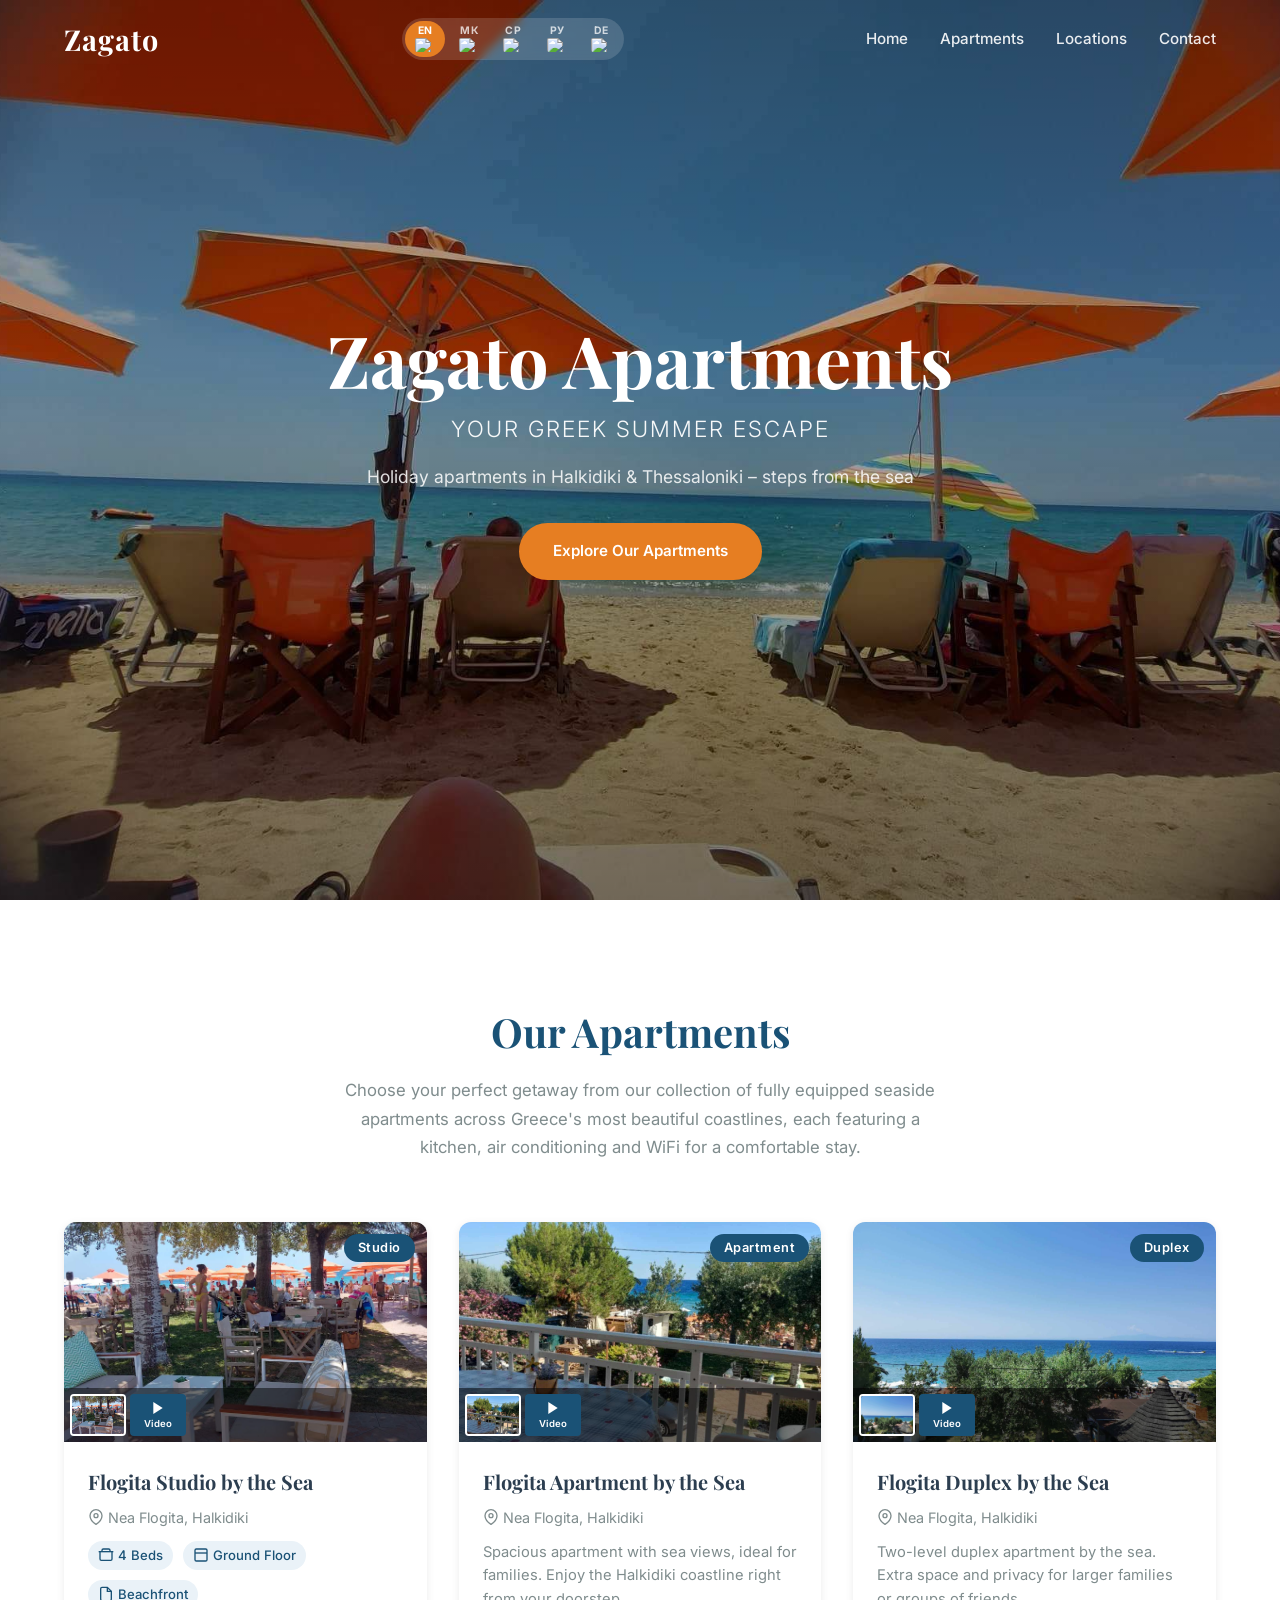
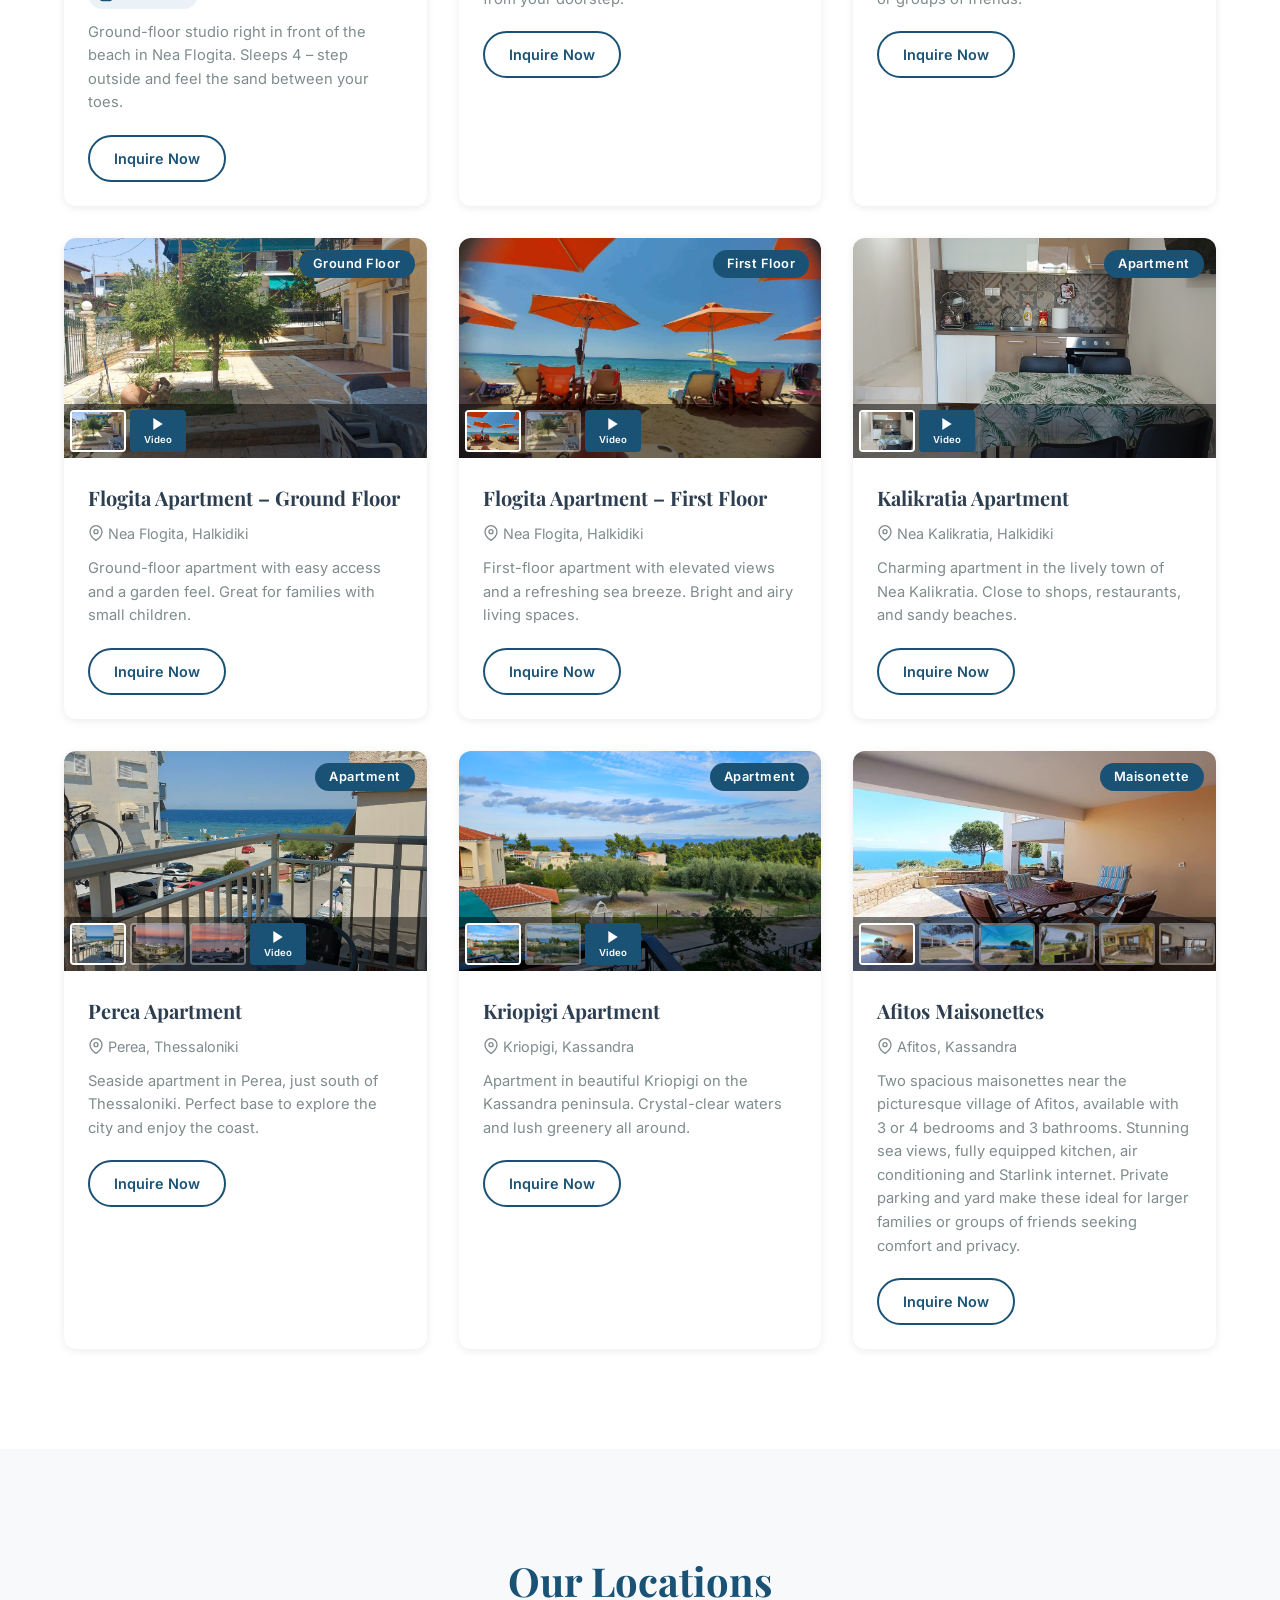
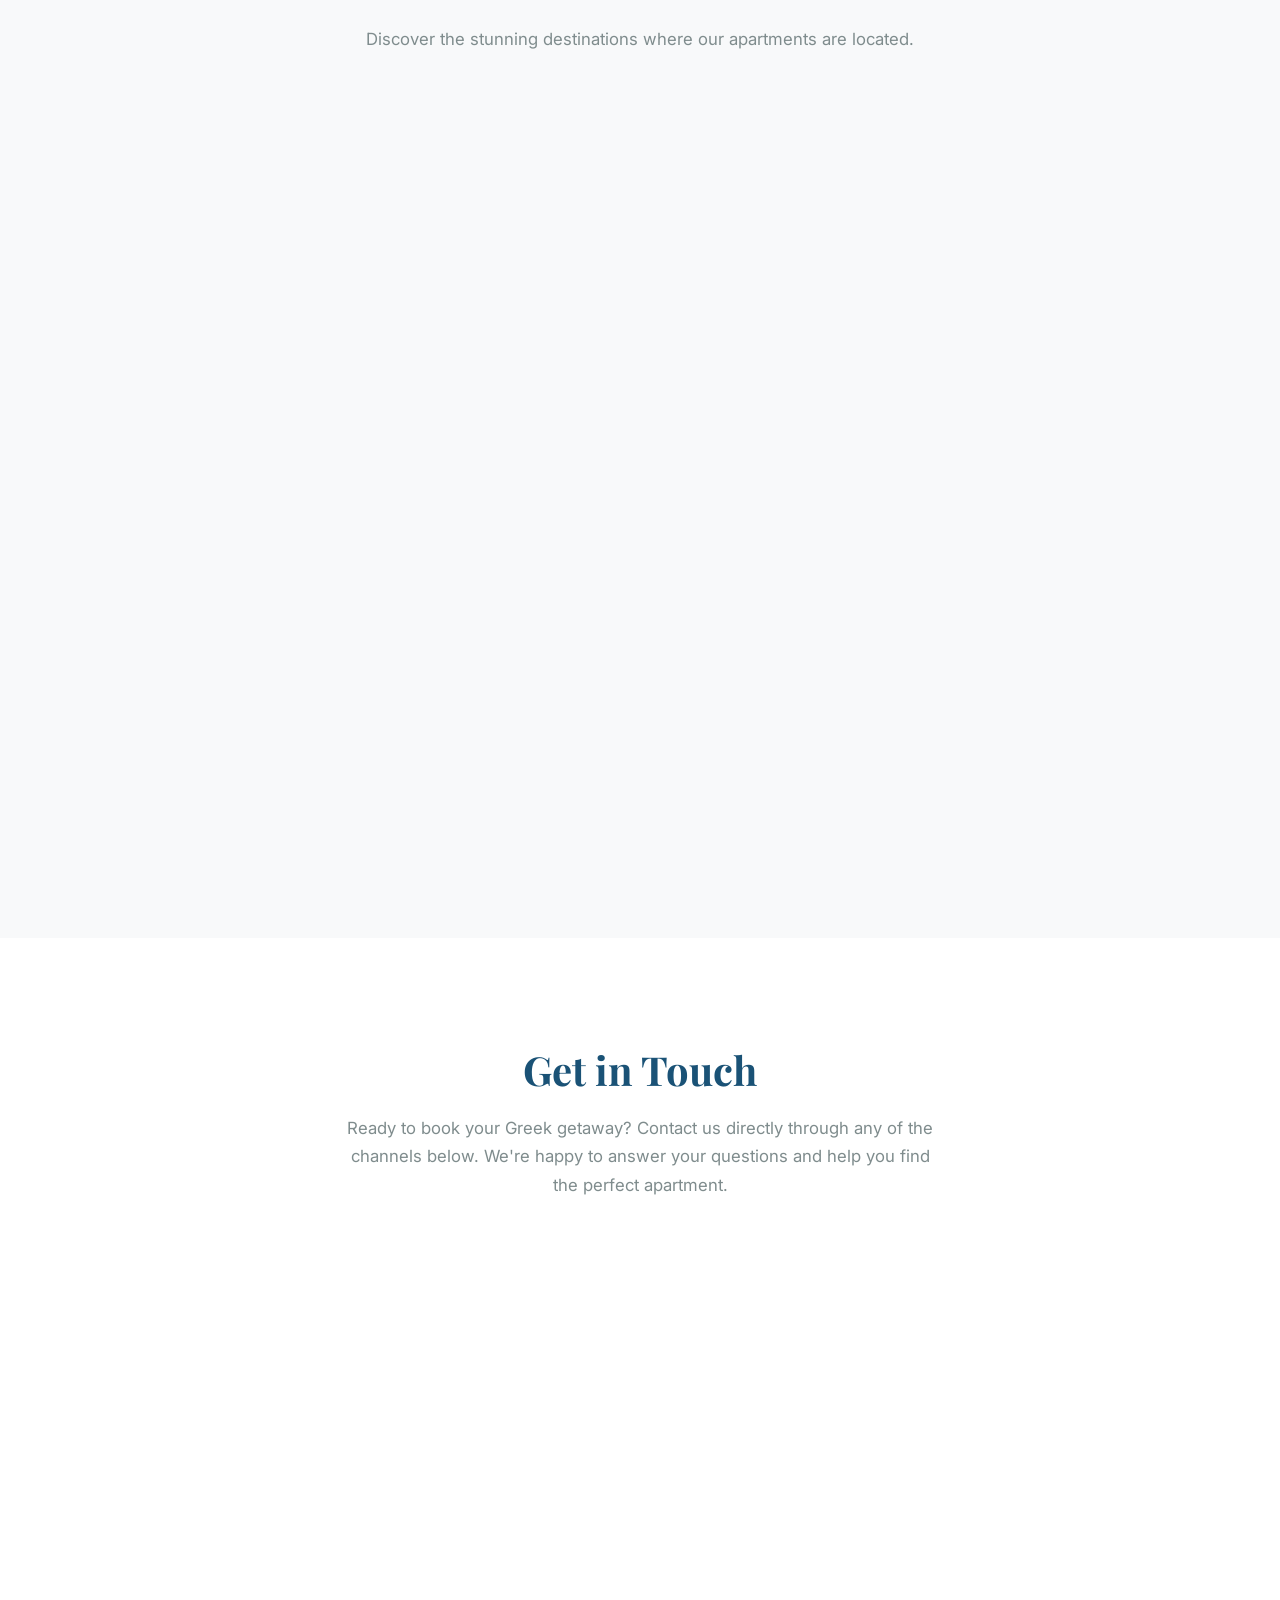
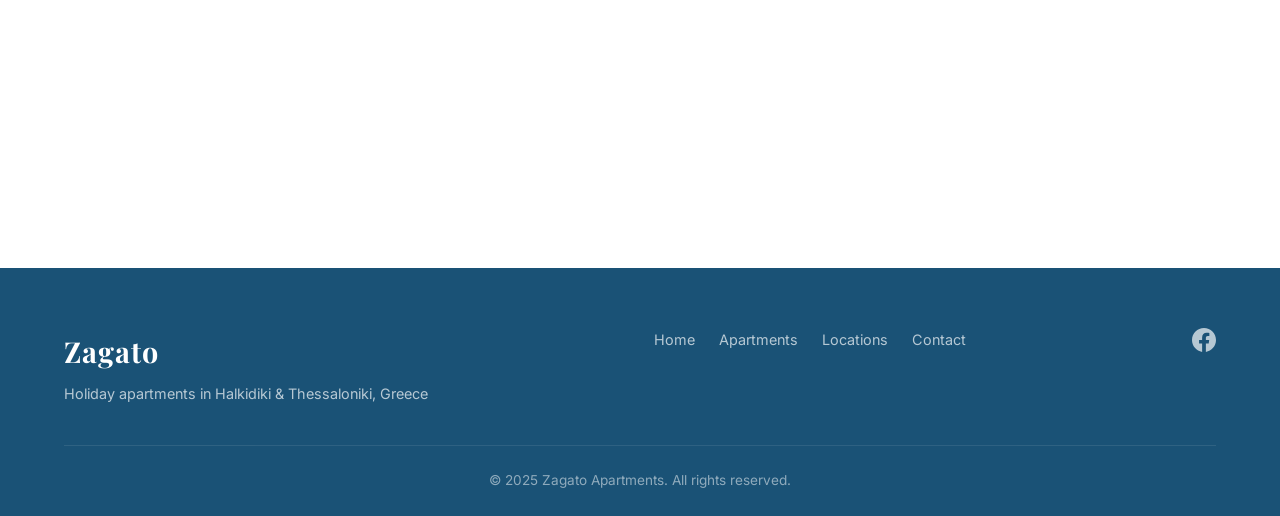
==== commit 948887aa: "Show all 14 Afitos photos, reorder with sea view first" ====
--- a/index.html
+++ b/index.html
@@ -371,16 +371,23 @@
             <div class="apartment-card" id="afitos">
                 <div class="card-gallery">
                     <div class="gallery-main">
-                        <img src="images/Afitos%20Maisonettes/nadvor.jpg" alt="Afitos Maisonettes" loading="lazy">
-                    </div>
-                    <div class="gallery-thumbs">
-                        <img src="images/Afitos%20Maisonettes/nadvor.jpg" alt="Afitos exterior" class="thumb active" onclick="switchImage(this, 'afitos')">
-                        <img src="images/Afitos%20Maisonettes/dvor_pogled.jpg" alt="Afitos sea view" class="thumb" onclick="switchImage(this, 'afitos')">
+                        <img src="images/Afitos%20Maisonettes/dvor_pogled.jpg" alt="Afitos Maisonettes" loading="lazy">
+                    </div>
+                    <div class="gallery-thumbs">
+                        <img src="images/Afitos%20Maisonettes/dvor_pogled.jpg" alt="Afitos sea view" class="thumb active" onclick="switchImage(this, 'afitos')">
+                        <img src="images/Afitos%20Maisonettes/nadvor.jpg" alt="Afitos exterior" class="thumb" onclick="switchImage(this, 'afitos')">
+                        <img src="images/Afitos%20Maisonettes/dvor_pogled2.jpg" alt="Afitos sea view 2" class="thumb" onclick="switchImage(this, 'afitos')">
+                        <img src="images/Afitos%20Maisonettes/dvor.jpg" alt="Afitos yard" class="thumb" onclick="switchImage(this, 'afitos')">
+                        <img src="images/Afitos%20Maisonettes/dvor2.jpg" alt="Afitos yard 2" class="thumb" onclick="switchImage(this, 'afitos')">
                         <img src="images/Afitos%20Maisonettes/dnevna.jpg" alt="Afitos living room" class="thumb" onclick="switchImage(this, 'afitos')">
-                        <img src="images/Afitos%20Maisonettes/spalna1.jpg" alt="Afitos bedroom" class="thumb" onclick="switchImage(this, 'afitos')">
+                        <img src="images/Afitos%20Maisonettes/dnevna2.jpg" alt="Afitos living room 2" class="thumb" onclick="switchImage(this, 'afitos')">
+                        <img src="images/Afitos%20Maisonettes/dnevna_skali.jpg" alt="Afitos living room and stairs" class="thumb" onclick="switchImage(this, 'afitos')">
+                        <img src="images/Afitos%20Maisonettes/spalna1.jpg" alt="Afitos bedroom 1" class="thumb" onclick="switchImage(this, 'afitos')">
+                        <img src="images/Afitos%20Maisonettes/spalna2.jpg" alt="Afitos bedroom 2" class="thumb" onclick="switchImage(this, 'afitos')">
                         <img src="images/Afitos%20Maisonettes/kujna2.jpg" alt="Afitos kitchen" class="thumb" onclick="switchImage(this, 'afitos')">
-                        <img src="images/Afitos%20Maisonettes/banja1.jpg" alt="Afitos bathroom" class="thumb" onclick="switchImage(this, 'afitos')">
-                        <img src="images/Afitos%20Maisonettes/dvor.jpg" alt="Afitos yard" class="thumb" onclick="switchImage(this, 'afitos')">
+                        <img src="images/Afitos%20Maisonettes/kijna.jpg" alt="Afitos kitchen 2" class="thumb" onclick="switchImage(this, 'afitos')">
+                        <img src="images/Afitos%20Maisonettes/banja1.jpg" alt="Afitos bathroom 1" class="thumb" onclick="switchImage(this, 'afitos')">
+                        <img src="images/Afitos%20Maisonettes/banja2.jpg" alt="Afitos bathroom 2" class="thumb" onclick="switchImage(this, 'afitos')">
                     </div>
                     <span class="card-badge" data-i18n="badge_maisonette">Maisonette</span>
                 </div>
